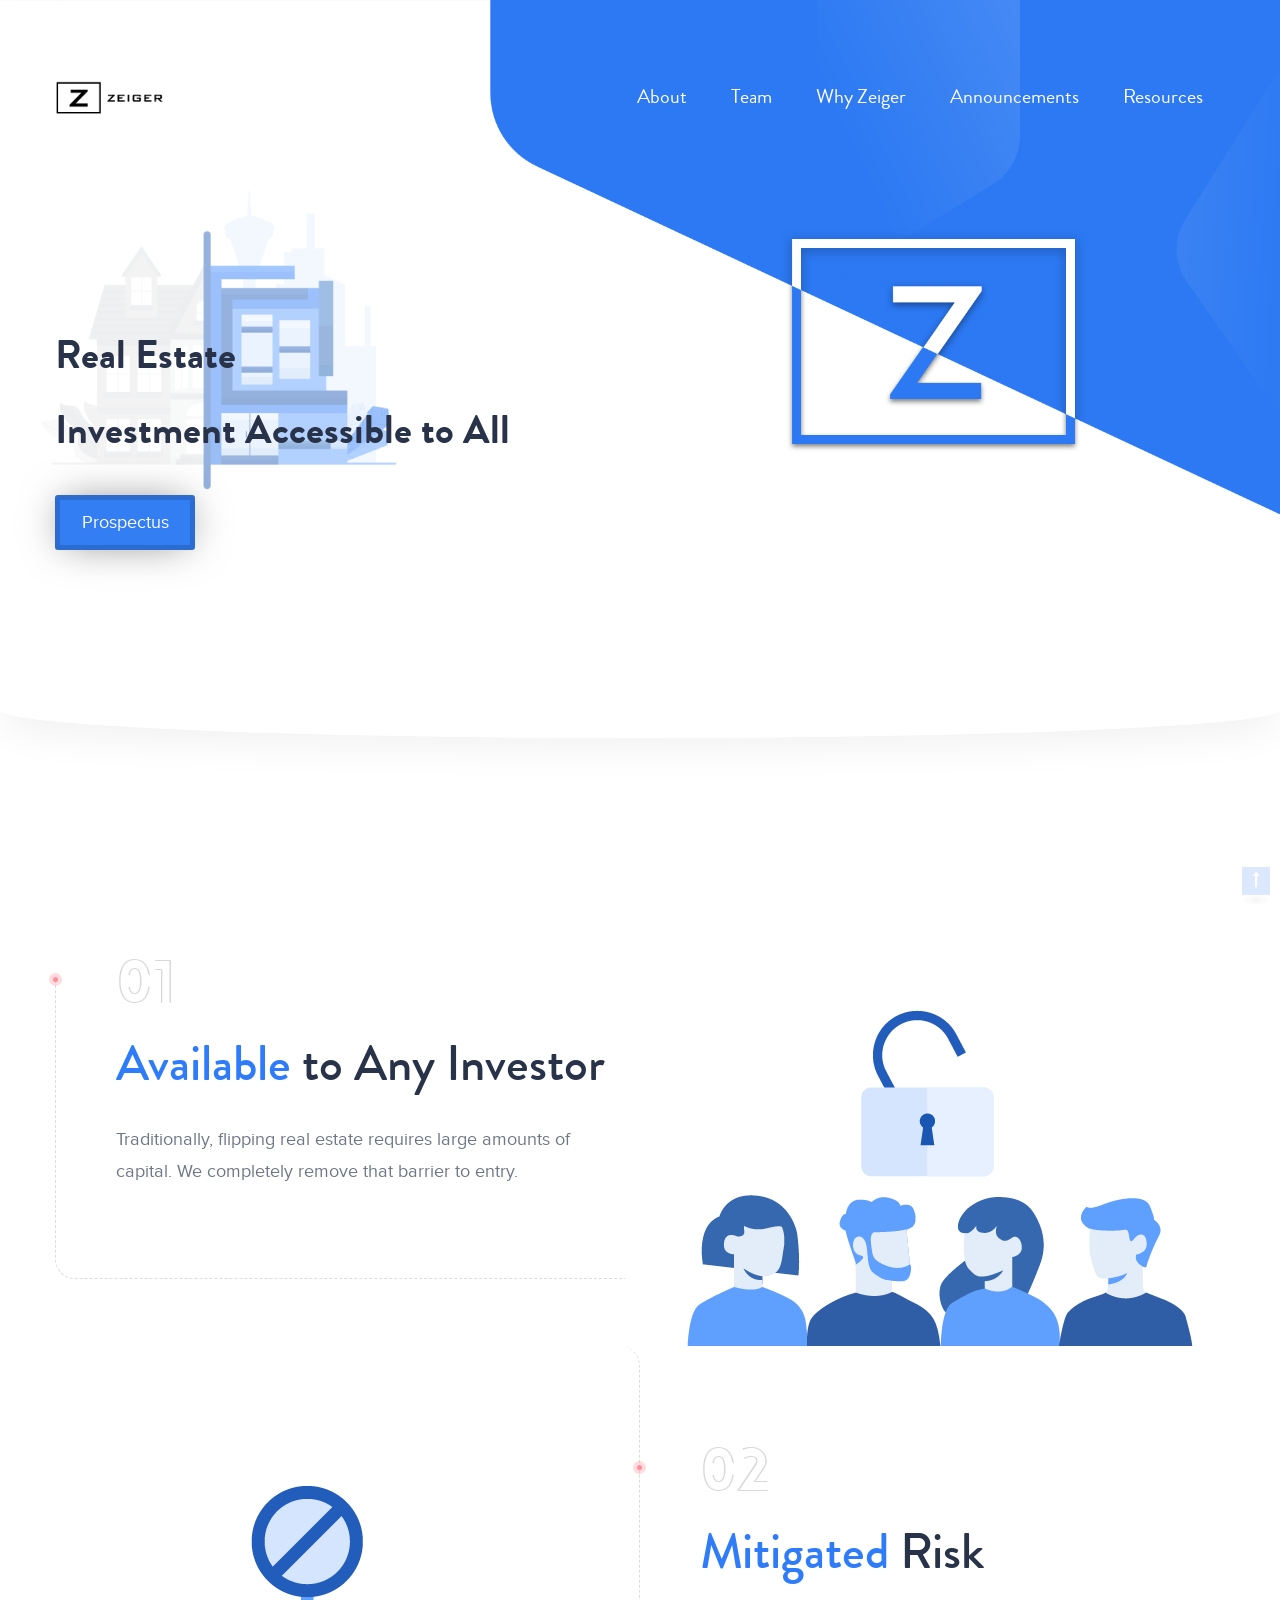
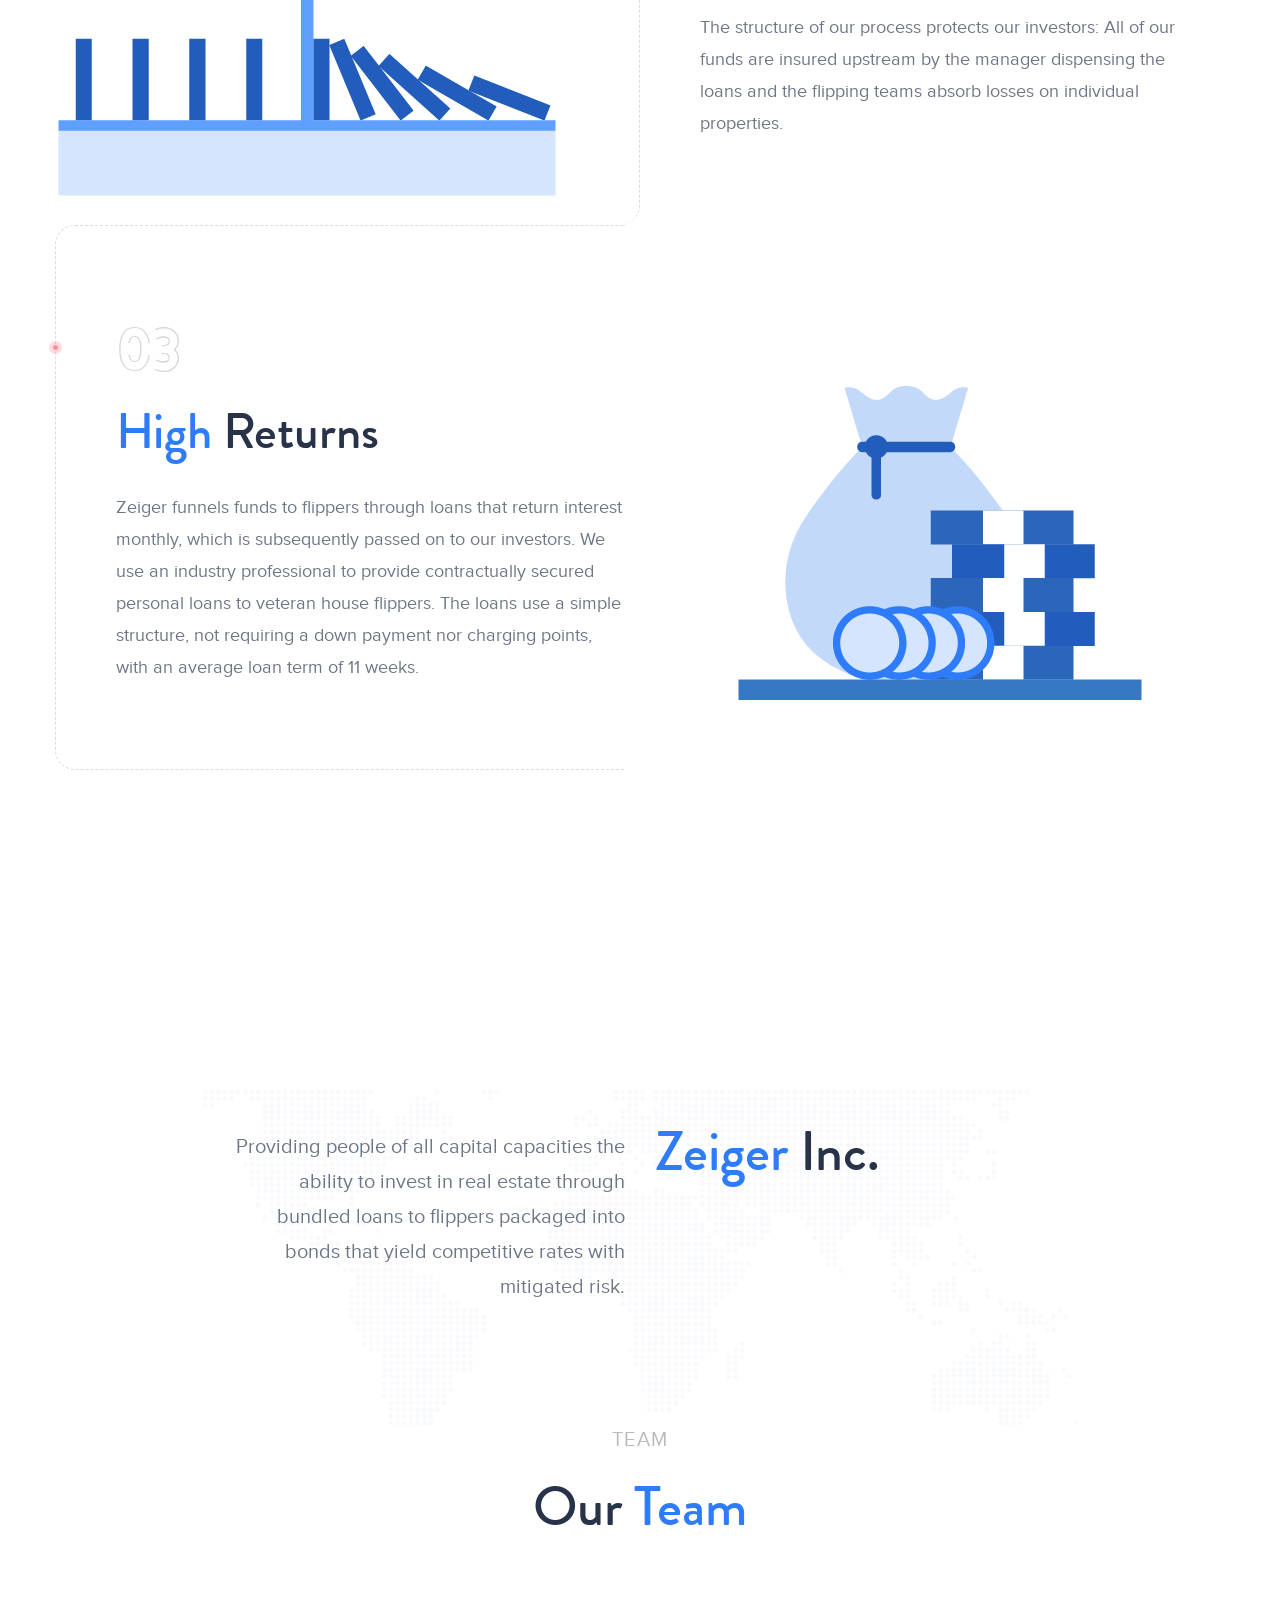
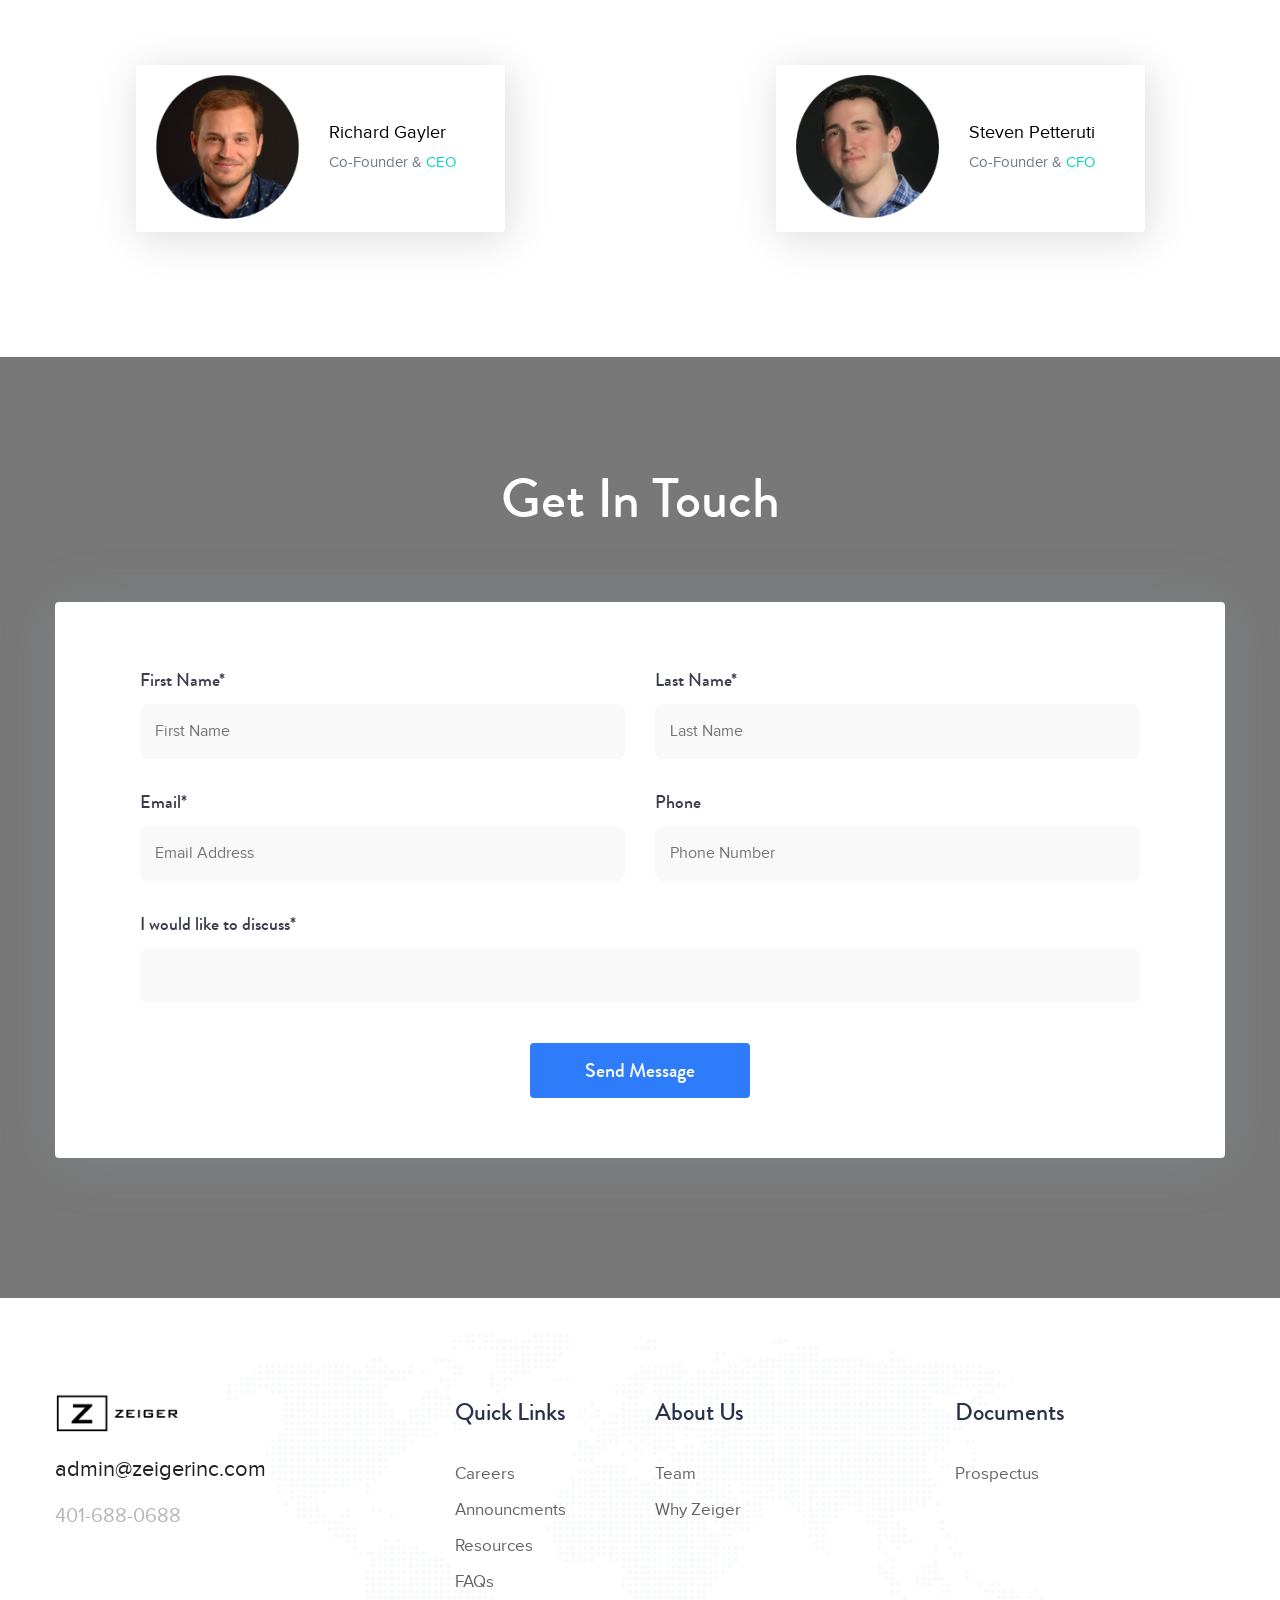
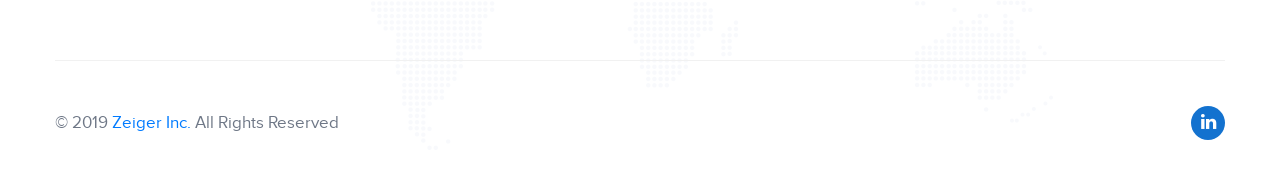
==== src/index.html @ 1908d4ce "init" ====
<!DOCTYPE html>
<html lang="en">
	<head>
		<meta charset="UTF-8">
		<meta name="keywords" content="real estate, flipping, REIT, richard gayler, steven petteruti">
		<meta name="author" content="Steven Petteruti; Richard Gayler">
		<meta name="description" content="Providing people of all capital capacities the ability to invest in real estate through bundled loans to flippers packaged into notes that yield competitive rates with mitigated risk.">
		<meta name='og:image' content='images/home/ogg.png'>
		<!-- For IE -->
		<meta http-equiv="X-UA-Compatible" content="IE=edge">
		<!-- For Resposive Device -->
		<meta name="viewport" content="width=device-width, initial-scale=1.0">

		<title>Zeiger Inc</title>

		<!-- Favicon -->
		<link rel="icon" href="images/fav-icon/favicon.ico">

		<!-- Main style sheet -->
		<link rel="stylesheet" type="text/css" href="css/style.css">
		<!-- responsive style sheet -->
		<link rel="stylesheet" type="text/css" href="css/responsive.css">
		<!-- Color Css -->
		<link rel="stylesheet" type="text/css" href="css/color-one.css">

		<link rel="stylesheet" type="text/css" href="css/custom.css">

		<!-- Fix Internet Explorer ______________________________________-->

		<!--[if lt IE 9]>
			<script src="http://html5shiv.googlecode.com/svn/trunk/html5.js"></script>
			<script src="vendor/html5shiv.js"></script>
			<script src="vendor/respond.js"></script>
		<![endif]-->

		<!-- Start of  Zendesk Widget script -->
		<!-- End of  Zendesk Widget script -->
	</head>

	<body>
		<!-- Load Facebook SDK for JavaScript -->
<!-- <div id="fb-root"></div>
<script>
  window.fbAsyncInit = function() {
    FB.init({
      xfbml            : true,
      version          : 'v3.3'
    });
  };

  (function(d, s, id) {
  var js, fjs = d.getElementsByTagName(s)[0];
  if (d.getElementById(id)) return;
  js = d.createElement(s); js.id = id;
  js.src = 'https://connect.facebook.net/en_US/sdk/xfbml.customerchat.js';
  fjs.parentNode.insertBefore(js, fjs);
}(document, 'script', 'facebook-jssdk'));</script> -->

<!-- Your customer chat code -->
<div class="fb-customerchat"
  attribution=setup_tool
  page_id="417675562401048">
</div>

		<div class="main-page-wrapper">


			<!-- ********************** Loading Transition ************************ -->
			<div id="loader-wrapper">
				<div id="loader"></div>
			</div>

			<div class="html-top-content">
				<!-- ********************** Theme Top Banne & Header ************************ -->
				<div class="theme-top-section">
					<!-- ^^^^^^^^^^^^^^^^^ Theme Menu ^^^^^^^^^^^^^^^ -->
					<header class="theme-main-menu">
						<div class="container">
							<div class="menu-wrapper clearfix">
								<div class="logo header"><a href="index.html"><img src="images/logo/zeiger_logo_v2.png" alt="Logo" height="35"></a></div>

								<!-- Navigation -->
							    <nav class="navbar navbar-expand-lg" id="mega-menu-holder">
							    	<div class="container">
							    		<button class="navbar-toggler" type="button" data-toggle="collapse" data-target="#navbarResponsive" aria-controls="navbarResponsive" aria-expanded="false" aria-label="Toggle navigation">
							    		  <i class="fa fa-bars" aria-hidden="true"></i>
							    		</button>
							    		<div class="collapse navbar-collapse" id="navbarResponsive">
							    		  <ul class="navbar-nav">
													<li class="nav-item">
														<a class="nav-link js-scroll-trigger" href="/#about">About</a>
													</li>
													<li class="nav-item">
														<a class="nav-link js-scroll-trigger" href="/#team">Team</a>
													</li>
													<li class="nav-item">
														<a class="nav-link js-scroll-trigger" href="/why">Why Zeiger</a>
													</li>
													<li class="nav-item">
														<a class="nav-link js-scroll-trigger" href="/announcements">Announcements</a>
													</li>
													<li class="nav-item">
														<a class="nav-link js-scroll-trigger" href="/resources">Resources</a>
													</li>


							    		  </ul>
							    		</div>
							    	</div>
							    </nav>
							</div> <!-- /.menu-wrapper -->
						</div> <!-- /.container -->
					</header> <!-- /.theme-main-menu -->



					<!-- ^^^^^^^^^^^^^^^^^ Theme Banner ^^^^^^^^^^^^^^^ -->
					<div id="theme-banner" class="theme-banner-one">
						<img src="images/home/house_transparent.png" alt="" class="house">

						<!-- <img src="images/home/house.png" alt="" class="illustration"> -->
						<!-- <img src="images/icon/1.png" alt="" class="icon-shape-one">
						<img src="images/icon/2.png" alt="" class="icon-shape-two">
						<img src="images/icon/3.png" alt="" class="icon-shape-three">
						<div class="round-shape-one"></div>
						<div class="round-shape-two"><img src="images/icon/4.png" alt=""></div>
						<div class="round-shape-three"></div> -->
						<div class="container">
							<div class="main-text-wrapper">
								<div class="row">
									<div class="col-8">
										<h1 class="title-header"> Real Estate </h1>
										<h1 class="title-header"> Investment Accessible to All</h1>

									</div>
								</div>
								<br>
								<!-- <p> Scaled, Passive, Insured </p> -->
								<ul class="button-group clearfix">
									<li><a href="/prospectus.pdf">Prospectus</a></li>

								</ul>
							</div>
						</div>

						<!-- <div class="container">
							<div class="stock-market-price">
								<div id="market-rate">
									<div class="item">
										<div class="main-wrapper">
								 			<div class="amount">102.30</div>
								 			<h6 class="title">Zeiger high yield</h6>
								 			<div class="current-info range-up">
								 				<i class="icon flaticon-up-caret"></i>
								 				<span class="rate">+2.30</span>
								 			</div>
								 		</div>
									</div>
								 	<div class="item">
										<div class="main-wrapper">
								 			<div class="amount">$101.42</div>
								 			<h6 class="title">AEGIS</h6>
								 			<div class="current-info range-up">
								 				<i class="icon flaticon-up-carret"></i>
								 				<span class="rate">+1.42</span>
								 			</div>
								 		</div>
									</div>
								 	<div class="item">
										<div class="main-wrapper">
								 			<div class="amount">$102.30</div>
								 			<h6 class="title">Zeiger preferred</h6>
								 			<div class="current-info range-up">
								 				<i class="icon flaticon-up-carret"></i>
								 				<span class="rate">+2.30</span>
								 			</div>
								 		</div>
									</div>
								 	<div class="item">
										<div class="main-wrapper">
								 			<div class="amount">$92.30</div>
								 			<h6 class="title">SAUL Debt</h6>
								 			<div class="current-info range-down">
								 				<i class="icon flaticon-down-caret"></i>
								 				<span class="rate">-7.70</span>
								 			</div>
								 		</div>
									</div>
								</div>
							</div>
						</div> -->
					</div> <!-- /.theme-banner-one -->
				</div> <!-- /.theme-top-section -->

				<div id="bottom-section"></div>



		        <!--
				=====================================================
					Our Feature Two
				=====================================================
				-->
				<div class="our-feature-two" id="about">
					<div class="container">
						<div class="row single-block">
							<div class="col-lg-6">
								<div class="text">
									<div class="number">01</div>
									<h2 class="title"><span>Available </span> to Any Investor </h2>
									<p>Traditionally, flipping real estate requires large amounts of capital. We completely remove that barrier to entry.</p>
								</div> <!-- /.text -->
							</div> <!-- /.col- -->
							<div class="col-lg-6 img-box"><div><img src="images/fiverr/accessable_to_all.png" alt=""></div></div>
						</div> <!-- /.row -->

						<div class="row single-block">
							<div class="col-lg-6 order-lg-last">
								<div class="text">
									<div class="number">02</div>
									<h2 class="title"><span>Mitigated</span> Risk</h2>
									<p> The structure of our process protects our investors: All of our funds are insured upstream by the manager dispensing the loans and the flipping teams absorb losses on individual properties.</p>
								</div> <!-- /.text -->
							</div> <!-- /.col- -->
							<div class="col-lg-6 order-lg-first img-box"><div><img src="images/fiverr/mitigated_risk.png" alt=""></div></div>
						</div> <!-- /.row -->

						<div class="row single-block">
							<div class="col-lg-6">
								<div class="text">
									<div class="number">03</div>
									<h2 class="title"><span>High</span> Returns</h2>
									<p>
								Zeiger funnels funds to flippers through loans that return interest monthly, which is subsequently passed on to our investors. We use an industry professional to provide contractually secured personal loans to veteran house flippers. The loans use a simple structure, not requiring a down payment nor charging points, with an average loan term of 11 weeks.
									</p>
								</div> <!-- /.text -->
							</div> <!-- /.col- -->
							<div class="col-lg-6 img-box"><div><img src="images/fiverr/high_return.png" alt=""></div></div>
						</div> <!-- /.row -->
					</div> <!-- /.container -->
				</div> <!-- /.our-feature-two -->








				<!--
				=====================================================
					Theme Counter
				=====================================================
				-->
				<div class="theme-counter">
					<div class="container">
						<div class="bg-image">
							<div class="row theme-title">
								<div class="col-lg-6 order-lg-last">
									<h2><span>Zeiger</span> Inc.</h2>
								</div>
								<div class="col-lg-6 order-lg-first">
									<p>Providing people of all capital capacities the ability to invest in real estate through bundled
										loans to flippers packaged into bonds that yield competitive rates with mitigated risk.</p>
								</div>
							</div>


						</div> <!-- /.bg-image -->
					</div> <!-- /.container -->
				</div> <!-- /.theme-counter -->

				<!--
				=====================================================
					Team Section
				=====================================================
				-->

				<div class="testimonial-section" id="team">
					<div class="container">
						<div class="theme-title text-center">
							<div class="upper-heading">Team</div>
							<h2>Our <span>Team</span></h2>
						</div>
						</div>
					</div> <!-- /.container -->
				</div> <!-- /.testimonial-section -->

				<div class="card-container">
					<div class="card">
						<div class=row>
							<div class="block">

							<div class="col-6">
								<img src="images/home/rich.png" alt="">

							</div>
							<div class="col-6">
								<div class="text">
									<a class="name" href="https://www.linkedin.com/in/richard-gayler-4b84b236/">Richard Gayler</a>
									<div class="title">Co-Founder & <span class="role">CEO</span</div></div>
								</div>
								<!-- <div class="description">Yale University 2017</div> -->

							</div>
						</div>
					</div>
					<div class="biography">
						Graduate of Yale University, Class of 2018 with relevant coursework
						including structuring optimized loan packages and managing institutional cash flow, as
						well as a variety of macroeconomics and MBA courses.
					</div>
					</div>

					<div class="card">
						<div class=row>
							<div class="block">

							<div class="col-6">
								<img src="images/home/steve.png" alt="">

							</div>
							<div class="col-6">
								<div class="text">
									<a class="name" href="https://www.linkedin.com/in/stevenpetteruti/">Steven Petteruti</a>
									<div class="title">Co-Founder & <span class="role">CFO</span</div>
								</div>
								<!-- <div class="description">Yale University 2017</div> -->
							</div>
							</div>
						</div>
					</div>
					<div class="biography">
					 From East Greenwich, RI, lives in Boston, MA, and graduated from
					 Harvard College ‘17 where he received his BA in Applied Math. Cofounder of real
					 estate tech startup Doorbell, a software platform connecting residents in apartment
					 buildings.
					</div>
					</div>
				</div>
				<!--
				=============================================
					Contact Us One
				==============================================
				-->
				<div class="contact-us-one" id="contact">
					<div class="overlay">
						<div class="container">
							<div class="theme-title text-center">
								<h2>Get In Touch</h2>
								<!-- <p>vel modus honestatis ad, vim an vidit aliquam instructior. Alii efficiendi <br> intellegebat nec ea, mea elitr interesset ea</p> -->
							</div>

							<form action="#" class="form-validation" autocomplete="off">
								<div class="row">
									<div class="col-md-6">
										<label>First Name*</label>
										<input type="text" placeholder="First Name" name="firstName">
									</div>
									<div class="col-md-6">
										<label>Last Name*</label>
										<input type="text" placeholder="Last Name" name="lastName">
									</div>
									<div class="col-md-6">
										<label>Email*</label>
										<input type="email" placeholder="Email Address" name="email">
									</div>
									<div class="col-md-6">
										<label>Phone</label>
										<input type="text" placeholder="Phone Number" name="phone">
									</div>
									<div class="col-12">
										<label>I would like to discuss*</label>
										<input type="text" name="message">
									</div>
								</div>
								<button>Send Message</button>
							</form>

							<!--Contact Form Validation Markup -->
							<!-- Contact alert -->
							<div class="alert-wrapper" id="alert-success">
								<div id="success">
									<button class="closeAlert"><i class="fa fa-times" aria-hidden="true"></i></button>
									<div class="wrapper">
						               	<p>Your message was sent successfully.</p>
						             </div>
						        </div>
						    </div> <!-- End of .alert_wrapper -->
						    <div class="alert-wrapper" id="alert-error">
						        <div id="error">
						           	<button class="closeAlert"><i class="fa fa-times" aria-hidden="true"></i></button>
						           	<div class="wrapper">
						               	<p>Sorry!Something Went Wrong.</p>
						            </div>
						        </div>
						    </div> <!-- End of .alert_wrapper -->
						</div>
					</div> <!-- /.overlay -->
				</div> <!-- /.contact-us-one -->


				<!--
				=====================================================
					Partner Slider
				=====================================================
				-->




				<!--
				=====================================================
					Footer
				=====================================================
				-->
				<footer class="theme-footer">
					<div class="container">
						<div class="inner-wrapper">
							<div class="top-footer-data-wrapper">
								<div class="row">
									<div class="col-lg-4 col-sm-6 footer-logo">
										<div class="logo"><a href="index.html"><img src="images/logo/zeiger_logo_v2.png" alt="Logo" height="40"></a></div>
										<a href="#" class="email">admin@zeigerinc.com</a>
										<a href="#" class="mobile">401-688-0688</a>
									</div> <!-- /.footer-logo -->
									<div class="col-lg-2 col-sm-6 footer-list">
										<h4 class="title">Quick Links</h4>
										<ul>

											<li><a href="https://angel.co/company/zeiger/jobs/">Careers</a></li>
											<li><a href="/announcements">Announcments</a></li>
											<li><a href="/resources">Resources</a></li>
											<li><a href="/faqs">FAQs</a></li>

										</ul>
									</div> <!-- /.footer-list -->
									<div class="col-lg-3 col-sm-6 footer-list">
										<h4 class="title">About Us</h4>
										<ul>
											<li><a href="/#team">Team</a></li>
											<li><a href="/why">Why Zeiger</a></li>

										</ul>
									</div> <!-- /.footer-list -->
									<div class="col-lg-3 col-sm-6 footer-list">
										<h4 class="title">Documents</h4>
										<ul>
											<li><a href="/prospectus.pdf">Prospectus</a></li>
										</ul>
									</div> <!-- /.footer-list -->
								</div> <!-- /.row -->
							</div> <!-- /.top-footer-data-wrapper -->

							<div class="bottom-footer clearfix">
								<p class="copyright">&copy; 2019 <a href="#">Zeiger Inc.</a> All Rights Reserved</p>
								<ul>
									<li><a href="https://www.linkedin.com/company/zeiger-inc"><i class="fa fa-linkedin" aria-hidden="true"></i></a></li>

								</ul>
							</div> <!-- /.bottom-footer -->
						</div>
					</div> <!-- /.container -->
				</footer>

			</div> <!-- /.html-top-content -->



	        <!-- Scroll Top Button -->
			<button class="scroll-top tran3s color-one-bg">
				<i class="fa fa-long-arrow-up" aria-hidden="true"></i>
			</button>




		<!-- Js File_________________________________ -->
		<!-- jQuery first, then Popper.js, then Bootstrap JS -->
    	<!-- jQuery -->
		<script src="vendor/jquery.2.2.3.min.js"></script>
		<!-- Popper js -->
		<script src="vendor/popper.js/popper.min.js"></script>
		<!-- Bootstrap JS -->
		<script src="vendor/bootstrap/js/bootstrap.min.js"></script>

		<!-- Vendor js _________ -->
		<!-- Plugin JavaScript -->
    	<script src="vendor/jquery-easing/jquery.easing.min.js"></script>
		<!-- Language Stitcher -->
		<script src="vendor/language-switcher/jquery.polyglot.language.switcher.js"></script>
		<!-- js count to -->
		<script src="vendor/jquery.appear.js"></script>
		<script src="vendor/jquery.countTo.js"></script>
		<!-- Fancybox -->
		<script src="vendor/fancybox/dist/jquery.fancybox.min.js"></script>
		<!-- owl Carousel -->
		<script src="vendor/owl-carousel/owl.carousel.min.js"></script>
		<!-- AOS js -->
		<script src="vendor/aos-next/dist/aos.js"></script>



		<!-- Theme js -->
		<script src="js/theme.js"></script>

		</div> <!-- /.main-page-wrapper -->
	</body>
</html>
---- src/css/style.css ----
/*CSS Document */

/*
    Created on : 05/12/2018.
    Description: cryto - Bitcoin & Cryptocurrency Landing Page HTML Template.
    Version    : 1.0.
    Author     : @creativegigs.

*/

/* ------------------------------------------ */
/*             TABLE OF CONTENTS
/* ------------------------------------------ */
/*   01 - Loading Transition  */
/*   02 - Click To Top  */
/*   03 - Global Settings */
/*   04 - Theme Menu */
/*   05 - Theme Main Banner */
/*   06 - Stock Market Price */
/*   07 - Our Features   */
/*   08 - Our Feature Two   */
/*   09 - Apps Overview  */
/*   10 - Theme Counter  */
/*   11 - Our Work Progress  */
/*   12 - Testimonial Section  */
/*   13 - Conatct Us  */
/*   14 - Footer  */
/*   15 - About cryto  */
/*   16 - Our Feature Three  */
/*   17 - Token Sale */
/*   18 - Our Road Mape */
/*   19 - Our Team */



/**
* Importing necessary  Styles.
**/
/*--------- Fonts ----------*/
@import url('../fonts/custom-font/pn-reg/stylesheet.css');
@import url('../fonts/custom-font/bg-b/stylesheet.css');
@import url('../fonts/custom-font/bg-md/stylesheet.css');
@import url('../fonts/custom-font/bg-l/stylesheet.css');
@import url('../fonts/custom-font/bg-reg/stylesheet.css');
@import url('../fonts/custom-font/lovelo/stylesheet.css');

/*----bootstrap css ----- */
@import url('../vendor/bootstrap/css/bootstrap.min.css');
/*----font awesome -------*/
@import url('../fonts/font-awesome/css/font-awesome.min.css');
/*----owl-carousel css----*/
@import url('../vendor/owl-carousel/owl.carousel.css');
@import url('../vendor/owl-carousel/owl.theme.css');
/*-------- AOS css ------*/
@import url('../vendor/aos-next/dist/aos.css');
/*--------- flat-icon ---------*/
@import url('../fonts/icon/font/flaticon.css');
/*----Language Switcher---*/
@import url('../vendor/language-switcher/polyglot-language-switcher.css');
/*----------- Fancybox css -------*/
@import url('../vendor/fancybox/dist/jquery.fancybox.min.css');
/*---------------- Roadmap CSS -------------*/
@import url('../vendor//roadmap/jquery.roadmap.min.css');
/*---------------- Custom Animation -------------*/
@import url('custom-animation.css');
/***

====================================================================
  Loading Transition
====================================================================

 ***/
#loader-wrapper {
  position: fixed;
  top: 0;
  left: 0;
  width: 100%;
  height: 100%;
  z-index: 999999;
  background: #fff;
  overflow: hidden;
}
#loader {
  background: url(../images/1.gif);
  width: 64px;
  height: 64px;
  position: relative;
  top: 50%;
  margin: -32px auto 0 auto;
}
/***

====================================================================
  Click To Top
====================================================================

 ***/






.scroll-top {
  width:28px;
  height:28px;
  position: fixed;
  bottom: 5px;
  right: 10px;
  z-index: 9999;
  text-align: center;
  color:#fff;
  font-size: 16px;
  display: none;
}
.scroll-top:after {
  position: absolute;
  z-index: -1;
  content: '';
  top: 100%;
  left: 5%;
  height: 10px;
  width: 90%;
  opacity: 1;
  background: radial-gradient(ellipse at center, rgba(0, 0, 0, 0.25) 0%, rgba(0, 0, 0, 0) 80%);
}
/***

====================================================================
  Global Settings
====================================================================

 ***/
::-webkit-scrollbar{ width: 8px; }
::-webkit-scrollbar-track { background: #f4f4f4;}
 @font-face {
  font-family: 'font-awesome';
  src: url('../fonts/font-awesome/fonts/fontawesome-webfont.ttf');
  src: url('../fonts/font-awesome/fonts/fontawesome-webfont.eot'), /* IE9 Compat Modes */
       url('../fonts/font-awesome/fonts/fontawesome-webfont.woff2') format('woff2'), /* Super Modern Browsers */
       url('../fonts/font-awesome/fonts/fontawesome-webfont.woff') format('woff'), /* Pretty Modern Browsers */
       url('../fonts/font-awesome/fonts/fontawesome-webfont.svg') format('svg'); /* Legacy iOS */
 }
 body {
  /*   font-family: 'brandon_grotesquebold';
  font-family: 'brandon_grotesquemedium';
  font-family: 'brandon_grotesque_regularRg';
  font-family: 'loveloline_light';    */
  font-family: 'proxima_novaregular';
  font-weight: normal;
  color:rgba(48,61,83,0.7);
  font-size: 18px;
  position: relative;
 }
.main-page-wrapper {overflow-x:hidden;}
 h1,h2,h3,h4,h5,h6,p,ul { margin:0;padding: 0;}
 h1,h2,h3,h4,h5,h6 {color:#283249;}
 h1 {font-family: 'brandon_grotesquebold'; font-size: 40px; line-height: 75px;}
 h2 {font-family: 'brandon_grotesquemedium'; font-size: 50px;}
 h3 {font-size: 28px; font-weight: normal; font-family: 'proxima_novaregular';}
 h4 {font-size: 24px; font-family: 'brandon_grotesquemedium';}
 h5 {font-size: 22px; font-weight: 500;}
 h6 {font-size: 20px; font-family: 'brandon_grotesque_regularRg'; }
 p {line-height: 32px;}
 ul {list-style-type: none;}
 a {text-decoration: none; display: inline-block;}
 a:hover,a:focus,a:visited {text-decoration: none; outline: none;}
 img {max-width: 100%; display: block;}
 button {border:none;outline: none;box-shadow: none;display: block; padding: 0;cursor: pointer;}
 button:focus {outline: none;}
 input,textarea {outline: none; -webkit-box-shadow: none; box-shadow: none;-webkit-transition: all 0.3s ease-in-out;transition: all 0.3s ease-in-out;}
 .float-left {float: left;}
 .float-right {float: right;}
 .section-spacing {padding-top: 130px;}
 .inner-page-spacing {margin-bottom: 130px;}
.tran3s,h2 a,h3 a,h4 a,h5 a,h6 a,#theme-banner .button-group li a,.theme-banner-one .main-text-wrapper .play-buttton,#mega-menu-holder ul> li> a:before,
#mega-menu-holder>ul> li a,.theme-main-menu .right-widget .login-button a,.our-feature-two .text .learn-more,.testimonial-section .owl-theme .owl-dots .owl-dot span,
.subscribe-banner form button,.theme-footer .top-footer-data-wrapper .footer-list ul li a,.partner-slider .item img,.apps-overview .inner-wrapper .button-group li a,
.contact-us-one form button,.contact-section-dark form button,.blog-grid-style .single-blog-post .date a,.blog-grid-style .single-blog-post .share-meta li a,
.blog-grid-style .single-blog-post .share-meta li button,.theme-pagination ul li a,.theme-main-sidebar .sidebar-categories ul li a,.our-features-four .single-feature a,
.our-feature-five .text .learn-more  {
  -webkit-transition: all 0.3s ease-in-out;
  transition: all 0.3s ease-in-out;
 }
.tran4s,.our-features-one .single-feature .icon-box img,.hover-effect-one .single-blog-post .image-box img {
  -webkit-transition: all 0.4s ease-in-out;
  transition: all 0.4s ease-in-out;
 }
/*--------------- Theme Title ------------*/
.theme-title h2 {
  font-family: 'brandon_grotesquemedium';
  font-size: 55px;
  line-height: 65px;
  font-weight: normal;
}
.theme-title .upper-heading {
  font-size: 20px;
  text-transform: uppercase;
  color: rgba(27,27,27,0.3);
  letter-spacing: 1.5px;
  padding-bottom: 20px;
}
/*---------------- Theme Button --------------*/
body .theme-button {
  font-family: 'Nunito', sans-serif;
  font-size: 20px;
  font-weight: 600;
  text-transform: capitalize;
  text-align: center;
  color: #fff;
  line-height: 52px;
  border-radius: 25px;
  padding: 0 50px;
  position: relative;
  z-index: 9;
}
body .theme-button i {
  font-size: 22px;
  vertical-align: -1px;
  margin-right: 10px;
}
body .theme-button span {
  position: absolute;
  border-radius: 25px;
  top: 0;
  left: 0;
  right: 0;
  bottom: 0;
  opacity: 0;
  z-index: -1;
}
body .theme-button:hover span {opacity: 1;}
/*------------------- Theme Pagination ------------------*/
.theme-pagination {padding-top: 60px;}
.theme-pagination ul {margin: 0 -8px;display: inline-block;}
.theme-pagination ul li {float: left;padding: 0 8px;}
.theme-pagination ul li a {
  display: block;
  width: 40px;
  line-height: 38px;
  border: 1px solid rgba(0,0,0,0.05);
  color: #5f5f5f;
}
.theme-pagination ul li a:hover,.theme-pagination ul li.active a {color: #fff;}
.theme-pagination ul li.active a {cursor: default;}
/* ----------------------- Theme Top Section -----------------*/
.theme-top-section,#theme-banner,#theme-banner .main-text-wrapper {position: relative;z-index: 5;}
#theme-banner .button-group {display: inline-block;margin: 0 -10px;}
#theme-banner .button-group>li {float: left;padding: 0 10px; position: relative;}
.theme-top-section .blue-shape {
  position: absolute;
  left:0;
  right: 0;
  top:0;
  z-index: -1;
}
/*-------------------------- Theme Menu ---------------------*/
.theme-main-menu {
  position: fixed;
  left:0;
  right: 0;
  top:0;
  padding-top: 75px;
  z-index: 99;
  background: transparent;
  transition: all 0.3s ease-in-out;
}
.theme-main-menu.full-width {padding: 55px 80px 0;}
.menu-wrapper {position: relative;}
.theme-main-menu .logo {float: left;}
.theme-main-menu .logo a {display: block;margin-top: 5px;}
.theme-main-menu #mega-menu-holder,.theme-main-menu .right-widget {float: right;padding: 0;}
.theme-main-menu .right-widget {position: relative;z-index: 9;}
#mega-menu-holder ul> li> a {
  font-family: 'brandon_grotesque_regularRg';
  position: relative;
  padding: 7px 0 0;
  display: block;
  font-size: 20px;
  margin: 0 22px;
  color: white;
  -o-transition: all .3s linear;
  -moz-transition: all .3s linear;
  -webkit-transition: all .3s linear;
  transition: all .3s linear;
}
#mega-menu-holder.dark ul> li> a {
  color: #929eb3;
}
.fixed #mega-menu-holder ul> li> a{
  color: #929eb3;
}
#mega-menu-holder ul> li> a:before {
  content: '';
  width: 100%;
  height: 2px;
  position: absolute;
  right: 0;
  top:100%;
  opacity: 0;
  transform: scale(0, 1);
}
#mega-menu-holder ul> li> a.active:before {opacity: 1;transform: scale(1);}
#mega-menu-holder .navbar-toggler {
  color: #fff;
  padding: 5px 10px;
  margin-bottom: 8px;
}
.theme-main-menu .right-widget>li {float: left;}
.theme-main-menu .right-widget .login-button a {
  width: 130px;
  height: 40px;
  line-height: 38px;
  border: 2px solid #ebebeb;
  border-radius: 20px;
  text-transform: uppercase;
  color: rgba(52,72,106,0.35);
  font-size: 16px;
  padding-left: 28px;
}
.theme-main-menu .right-widget .login-button a i {font-size: 18px;margin-left: 8px;vertical-align: middle;}
.theme-main-menu .right-widget .login-button a:hover,.theme-main-menu .right-widget .login-button a:hover i {color: #fff;}
#polyglotLanguageSwitcher {margin: 10px 20px 0 90px;}
#polyglotLanguageSwitcher span.trigger:before {
  content: '';
  font-family: 'font-awesome';
  position: absolute;
  top:0;
  right:0;
}
#polyglotLanguageSwitcher a {
  display: inline-block;
  font-size: 16px;
  color: #1a1a1a;
  text-transform: uppercase;
  padding: 1px 20px 0 30px;
  line-height: 14px;
}
.color-white #mega-menu-holder ul> li> a,.color-white #polyglotLanguageSwitcher>a,
.theme-main-menu.color-white .right-widget .login-button a {color: #fff;}
.theme-main-menu.color-white #mega-menu-holder .navbar-toggler {background: #fff;}
/*================= Sticky Menu ===============*/
.theme-main-menu.fixed {
  z-index: 9999;
  padding:10px 0;
  background: #fff;
  -webkit-box-shadow: 0px 13px 35px -12px rgba(0,0,0,0.15);
    box-shadow: 0px 13px 35px -12px rgba(0,0,0,0.15);
  -webkit-animation: menu_sticky 0.7s ease-in-out;
  animation: menu_sticky 0.7s ease-in-out;
}
.theme-main-menu.fixed.full-width {padding: 10px 80px;}
/*----------------------- Theme Banner One -------------------------*/
.theme-banner-one {
  background: url(../images/home/bg1.png) no-repeat center;
  background-size: cover;
}
.theme-banner-one .main-text-wrapper {padding: 318px 0 180px;}
.theme-banner-one .main-text-wrapper p {
  font-size: 22px;
  line-height: 37px;
  padding: 35px 0 50px;
}
.theme-banner-one .main-text-wrapper .button-group>li:first-child a {
  width: 140px;
  line-height: 45px;
  color: #fff;
  background:#347EF3;
  border: 5px rgba(0,0,0,.15) solid;
  -webkit-box-shadow: 0px 0px 42px -9px rgba(0,0,0,0.55);
  -moz-box-shadow: 0px 0px 42px -9px rgba(0,0,0,0.55);
  box-shadow: 0px 0px 42px -9px rgba(0,0,0,0.55);
  font-size: 18px;
  border-radius: 3px;
  text-align: center;
}
.theme-banner-one .main-text-wrapper .button-group>li:last-child .download-button,
.theme-banner-one .main-text-wrapper .button-group>li:last-child .dropdown-menu a {
  width: 250px;
  line-height: 55px;
  color: #fff;
  font-size: 18px;
  border-radius: 3px;
  text-align: left;
  padding-left: 28px;
}
.theme-banner-one .main-text-wrapper .button-group>li:last-child .dropdown-toggle {
  height: 55px;
  width: 50px;
  position: absolute;
  right: 0;
  top:0;
  box-shadow: none;
  cursor: pointer;
  border-radius: 0 3px 3px 0;
  padding: 0;
}
.theme-banner-one .main-text-wrapper .button-group>li:last-child .dropdown-menu {
  width: 250px;
  border: none;
  border-radius: 0;
  padding: 0;
}
.theme-banner-one .main-text-wrapper .button-group li a:hover {
  box-shadow: 0px 0px 22.5px 7.5px rgba(216, 225, 229, 0.3);
}
.theme-banner-one .main-text-wrapper .button-group>li:last-child .dropdown-toggle::after {
  content: "\f100";
  border: none;
  font-family: "Flaticon";
  color: #fff;
  line-height: 55px;
  height: 55px;
  width: 50px;
  top:0;
  margin: 0;
  display: block;
}
.theme-banner-one .main-text-wrapper .play-buttton:hover {color: #fff; }
.theme-banner-one .illustration {
  position: absolute;
  top:25%;
  right: 10%;
  z-index: -1;
}
.theme-banner-one .icon-shape-one {
  position: absolute;
  right: 7%;
  top:20%;
  animation: jump 2s ease-in-out alternate infinite;
}
.theme-banner-one .icon-shape-two {
  position: absolute;
  left: 8%;
  bottom:28%;
  animation: jump 2.5s ease-in-out alternate infinite;
}
.theme-banner-one .icon-shape-three {
  position: absolute;
  left: 17%;
  top:39%;
  animation: scale-up 5s ease-in-out alternate infinite;
}
.theme-banner-one .round-shape-one {
  position: absolute;
  left: 7%;
  top:20%;
  z-index: -1;
  width: 28px;
  height: 28px;
  border: 5px solid #ff8b90;
  border-right: none;
  border-top: none;
  border-radius: 0 0 0 85%;
  animation: border-one 2s ease-in-out alternate infinite;
}
.theme-banner-one .round-shape-two {
  position: absolute;
  left: 49%;
  top:21%;
  z-index: -1;
}

.theme-banner-one .round-shape-three {
  position: absolute;
  right: 22%;
  top:48%;
  z-index: -1;
  width: 28px;
  height: 28px;
  border: 5px solid #b377f6;
  border-right: none;
  border-bottom: none;
  border-radius: 85% 0 0 0;
  animation: border-two 2s ease-in-out alternate infinite;
}
/*----------------------- Theme Banner Two ----------------*/
.theme-banner-two .main-text-wrapper {padding: 305px 0 245px;}
.theme-banner-two .partner-slider .item img {opacity: 0.2;}
.theme-banner-two .partner-slider .item img:hover {opacity: 1;}

.theme-banner-two .main-text-wrapper h1 {color: #fff;}
.theme-banner-two .main-text-wrapper p {
  color: rgba(255,255,255,0.8);
  font-size: 24px;
  line-height: 38px;
  padding: 20px 0 50px;
}
.theme-banner-two .main-text-wrapper .button-group li a {
  font-family: 'brandon_grotesquemedium';
  line-height: 48px;
  border: 1px solid #fff;
  border-radius: 3px;
  color: #fff;
  padding: 0 36px;
}
.theme-banner-two .main-text-wrapper .button-group li a:hover {color: #161616;}
.theme-banner-two .cube-shape {
  position: absolute;
  top:7%;
  left: 5%;
  z-index: 1;
  animation:scale-up 8s ease-in-out alternate infinite;
}
.theme-banner-two .illustration {
  position: absolute;
  top:116px;
  right: 0;
  z-index: -1;
}
/*----------------------- Theme Banner Three -------------------------*/
.theme-banner-three {
  background: url(../images/home/bg8.png) no-repeat center center;
  background-size: cover;
}
.theme-banner-three .main-text-wrapper {padding: 320px 0 400px;}
.theme-banner-three .main-text-wrapper h1 {color: #fff;}
.theme-banner-three .main-text-wrapper p {
  font-size: 22px;
  line-height: 37px;
  padding: 50px 0 70px;
  color: #fff;
}
.theme-banner-three .main-text-wrapper .button-group>li:first-child a {
  width: 140px;
  line-height: 54px;
  color: #fff;
  font-size: 18px;
  border-radius: 5px;
  background: linear-gradient( 0deg, rgb(0,209,222) 0%, rgb(0,162,255) 100%);
  text-align: center;
}
.theme-banner-three .main-text-wrapper .button-group>li:last-child .download-button {color: rgba(16,16,16,0.5);}
.theme-banner-three .main-text-wrapper .button-group>li:last-child .download-button,
.theme-banner-three .main-text-wrapper .button-group>li:last-child .dropdown-menu a {
  width: 240px;
  line-height: 50px;
  border:2px solid #fff;
  font-size: 18px;
  border-radius: 5px;
  text-align: left;
  padding-left: 28px;
  color: #fff;
}
.theme-banner-three .main-text-wrapper .button-group>li:last-child .dropdown-menu a {
  color: #00c2e9;
}
.theme-banner-three .main-text-wrapper .button-group>li:last-child .dropdown-toggle {
  height: 54px;
  width: 50px;
  position: absolute;
  right: 0;
  top:0;
  box-shadow: none;
  cursor: pointer;
  border-radius: 0 25px 25px 0;
  padding: 0;
  background: transparent;
}
.theme-banner-three .main-text-wrapper .button-group>li:last-child .dropdown-menu {
  width: 240px;
  border: none;
  border-radius: 5px;
  padding: 0;
}
.theme-banner-three .main-text-wrapper .button-group li a:hover {box-shadow: 0px 1px 22.8px 1.2px rgba(111, 72, 72, 0.15);}
.theme-banner-three .main-text-wrapper .button-group>li:last-child .dropdown-toggle::after {
  content: "\f100";
  border: none;
  font-family: "Flaticon";
  color: #fff;
  line-height: 50px;
  height: 54px;
  width: 50px;
  top:0;
  margin: 0;
  display: block;
}
.theme-banner-three .shape-one {
  position: absolute;
  top:25px;
  right: 0;
  z-index: -1;
}
.theme-banner-three .shape-two {
  position: absolute;
  top:23%;
  right: 14%;
  z-index: -1;
}
.theme-banner-three .shape-three {
  position: absolute;
  bottom:14%;
  right: 48%;
  z-index: -1;
}
.theme-banner-three .shape-four {
  position: absolute;
  left: 3%;
  top:24%;
  z-index: -1;
  animation: jump 2s ease-in-out alternate infinite;
}
.theme-banner-three .shape-five {
  position: absolute;
  left: 0;
  top: 19%;
  animation: scale-up 5s ease-in-out alternate infinite;
}
/*----------------- Stock Market Price -----------------*/
.stock-market-price {padding-bottom: 50px;}
.stock-market-price #market-rate {padding: 10px 15px;}
.stock-market-price #market-rate .main-wrapper {
  background: #fff;
  box-shadow: 0px 3px 70px 0px rgba(187, 206, 233, 0.2);
  border-radius: 3px;
  padding: 30px 20px 30px 40px;
  position: relative;
  margin: 40px 0;
  text-align: left;
}
.stock-market-price #market-rate .main-wrapper .amount {
  font-family: 'brandon_grotesquemedium';
  font-size: 28px;
  color: #1a1a1a;
  padding-bottom: 5px;
}
.stock-market-price #market-rate .main-wrapper .title {color: rgba(26,26,26,0.5);}
.stock-market-price #market-rate .main-wrapper .current-info {
  position: absolute;
  right: 20px;
  top:22px;
}
.stock-market-price #market-rate .main-wrapper .current-info.range-down {color: #ff4c2f;}
.stock-market-price #market-rate .main-wrapper .current-info.range-up {color: #08dd67;}

.stock-market-price #market-rate .main-wrapper .icon {font-size: 8px;}
.stock-market-price #market-rate .main-wrapper .rate {
  display: block;
  position: relative;
  margin-top: -9px;
  padding-bottom: 22px;
}
.stock-market-price #market-rate .main-wrapper .rate:before {
  content: '';
  width: 100%;
  height: 3px;
  position: absolute;
  bottom: 0;
  left:0;
}
.stock-market-price #market-rate .main-wrapper .range-down .rate:before {background: linear-gradient(90deg, rgb(255,116,93) 10%, rgba(255,255,255,1) 100%);}
.stock-market-price #market-rate .main-wrapper .range-up .rate:before {background: linear-gradient(90deg, rgb(8,221,103) 10%, rgba(255,255,255,1) 100%);}
/*--------------------- Our Features --------------------*/
.our-features-one {
  padding: 120px 0 155px;
  position: relative;
  border-bottom: 1px solid #f0f0f0;
}
.our-features-one:before {
  content: "\f105";
  font-family: "Flaticon";
  width: 50px;
  height: 50px;
  border-radius: 50%;
  border: 1px solid #f0f0f0;
  text-align: center;
  line-height: 50px;
  color: #c0c0c0;
  position: absolute;
  bottom: -25px;
  left: 50%;
  margin-left: -25px;
  background: #fff;
  z-index: 1;
}
.our-features-one .theme-title {text-align: center;padding-bottom: 70px;}
.our-features-one .single-feature .icon-box {
  width: 218px;
  height: 218px;
  border-radius: 50%;
  border: 2px solid #eff5fa;
  margin: 0 auto;
  position: relative;
}
.our-features-one .single-feature .icon-box img {
  position: absolute;
  margin: 0 auto;
  left: 50%;
  top:50%;
  transform: translate(-50% , -50%);
}
.our-features-one .single-feature .icon-box:before,
.our-features-one .single-feature .icon-box:after {
  content: '';
  width: 50px;
  height: 80px;
  background: #fff;
  position: absolute;
}
.our-features-one .single-feature .icon-box:before {left:-9px;top:25px;}
.our-features-one .single-feature .icon-box:after {right:-9px;bottom:25px;}
.our-features-one .single-feature {text-align: center;position: relative;}
.our-features-one .single-feature h3 {padding: 44px 0 20px;}
.our-features-one .single-feature.border-fix:before,
.our-features-one .single-feature.border-fix:after {
  content: '';
  width: 120px;
  height: 1px;
  border-top: 1px dashed #d8e2e9;
  position: absolute;
  top:29%;
}
.our-features-one .single-feature.border-fix:before {left:-75px;}
.our-features-one .single-feature.border-fix:after {right: -75px;}
/*-------------------- Our Feature Two --------------------*/
.our-feature-two {padding: 200px 0 320px;}
.our-feature-two .text {
  position: relative;
  padding: 0 0 60px 60px;
}
.our-feature-two .text .number {
  font-family: 'loveloline_light';
  font-size: 60px;
  color: #d8d8d8;
  position: relative;
}
.our-feature-two .text .number:before {
  content: '';
  position: absolute;
  width: 13px;
  height: 13px;
  border-radius: 50%;
  background: #ff8e9d;
  opacity: 0.32;
  top:35px;
  left:-67px;
}
.our-feature-two .text .number:after {
  content: '';
  position: absolute;
  width: 5px;
  height: 5px;
  border-radius: 50%;
  background: #ff8e9d;
  top:39px;
  left:-63px;
  z-index: 1;
}
.our-feature-two .text .title {
  font-size: 50px;
  line-height: 60px;
}
.our-feature-two .text .learn-more {
  font-family: 'brandon_grotesquemedium';
  font-size: 22px;
  color: #3c3c3c;
}
.our-feature-two .text .learn-more i {vertical-align: middle;font-size: 25px;margin-left: 12px;}
.our-feature-two .text p {padding: 30px 0;}
.our-feature-two .img-box img {margin: 60px auto 0;}
.our-feature-two .single-block:nth-child(1) .text {
  border-left: 1px dashed #dcdcdc;
  border-bottom: 1px dashed #dcdcdc;
  border-radius:  0 0 0 20px;
}
.our-feature-two .single-block:nth-child(1) .text:before {
  content: '';
  width: 1px;
  height: 39px;
  position: absolute;
  background: #fff;
  top:0;
  left:-1px;
}
.our-feature-two .single-block:nth-child(2) .img-box {
  border-right: 1px dashed #dcdcdc;
  border-radius:  0 20px 20px 0;
}
.our-feature-two .single-block:nth-child(2) .img-box>div {padding: 45px 65px 0 0;}
.our-feature-two .single-block:nth-child(2) .text {padding: 80px 40px 55px 45px;}
.our-feature-two .single-block:nth-child(3) .text {
  border-top: 1px dashed #dcdcdc;
  border-left: 1px dashed #dcdcdc;
  border-bottom: 1px dashed #dcdcdc;
  border-radius:  20px 0 0 20px;
  padding: 80px 0 55px 60px;
}
.our-feature-two .single-block:nth-child(3) .img-box>div {padding-top: 60px;}
.our-feature-two.dark-bg .text {padding: 0 0 150px 0;}
.our-feature-two.dark-bg .text .number:before,
.our-feature-two.dark-bg .text .number:after {display: none;}
.our-feature-two.dark-bg .text .number {color: #3d42e0;}
.our-feature-two.dark-bg .text .title {color: #fff;}
.our-feature-two.dark-bg .text p {color: #d0d0d9;}
.our-feature-two.dark-bg .row {margin: 0 -70px;}
.our-feature-two.dark-bg .row [class*="col"] {padding: 0 70px;}
.our-feature-two.dark-bg {padding: 170px 0 80px;}
/*----------------------- Apps Overview ---------------------*/
.apps-overview {position: relative;margin-bottom: 210px;}
.apps-overview.color-one {background:linear-gradient( 39deg, rgb(173,244,142) 0%, rgb(0,206,175) 100%);}
.apps-overview .overlay-bg {background-position: center center; position: relative;}
.apps-overview .overlay-bg .cube-shape-one {
  position: absolute;
  left: 0;
  bottom: 1%;
  animation: fade-in 1s ease-in-out alternate infinite;
}
.apps-overview .inner-wrapper {position: relative;padding: 135px 0 110px;}
.apps-overview .inner-wrapper .text h3 {
  font-size: 20px;
  text-transform: uppercase;
  color: #fff;
  letter-spacing: 1.8px;
}
.apps-overview .inner-wrapper .text h2 {
  color: #fff;
  padding: 6px 0 25px;
}
.apps-overview .inner-wrapper .text h6 {
  font-family: 'brandon_grotesquemedium';
  font-size: 24px;
  color: #fff;
  padding-bottom: 20px;
}
.apps-overview .inner-wrapper .text p {color: #fff;padding-bottom: 40px;}
.apps-overview .inner-wrapper .button-group li {display: inline-block;margin-right: 15px;}
.apps-overview .inner-wrapper .button-group li a {
  font-family: 'brandon_grotesquemedium';
  width: 170px;
  line-height: 55px;
  text-align: center;
  border-radius: 3px;
  background: #fff;
  font-size: 20px;
  color: #313131;
}
.apps-overview .inner-wrapper .button-group li a i {
  margin-right: 3px;
  font-size: 22px;
}
.apps-overview .inner-wrapper .button-group li a img {
  display: inline-block;
  width: 20px;
  margin-right: 2px;
  vertical-align: sub;
}
.apps-overview .inner-wrapper .s8-mockup {
  position: absolute;
  left: -110px;
  top:-130px;
  z-index: 1;
}
.apps-overview .inner-wrapper .x-mockup {
  position: absolute;
  left: 250px;
  bottom:-165px;
  z-index: 1;
}
.apps-overview.color-two {background: #111ba8;margin-bottom: 0;}
.apps-overview.color-two .inner-wrapper .button-group li a:hover {background: #00c9d7;color: #fff;}
.apps-overview.color-three {background: #610bcf; padding: 160px 0 250px;margin-bottom: 50px;}
.apps-overview.color-three .shape {
  position: absolute;
  top:-150px;
  right: 0;
}
.apps-overview.color-three:before {
  content: '';
  width: 103%;
  height: 220px;
  background: #fff;
  position: absolute;
  top:-100px;
  right:0;
  transform: rotate(-6deg);
}
.apps-overview.color-three:after {
  content: '';
  width: 104%;
  height: 220px;
  background: linear-gradient( 90deg, rgb(249,250,255) 0%, rgb(255,255,255) 100%);
  position: absolute;
  bottom:-100px;
  left:-1%;
  transform: rotate(-6deg);
}
/*----------------------- Theme Counter ------------------*/
.theme-counter .bg-image {
  background: url(../images/home/bg3.png) no-repeat center;
  padding: 30px 0 120px;
}
.theme-counter .bg-image .theme-title p {
  font-size: 20px;
  line-height: 35px;
  text-align: right;
  padding: 10px 0 0 178px;
}
.theme-counter .bg-image .counter-wrapper {
  padding: 55px 100px 0;
  text-align: center;
}
.theme-counter .bg-image .counter-wrapper .number {
  font-family: 'brandon_grotesquelight';
  font-size: 36px;
  color: #1b1b1b;
}
.theme-counter .bg-image .counter-wrapper .number .timer {font-size: 65px;}
.theme-counter .bg-image .counter-wrapper p {
  font-family: 'brandon_grotesque_regularRg';
  font-size: 24px;
  color: #a9a9a9;
}
/*----------------------- Our Work Progress -------------------*/
.our-work-progress.bg-color {background: #f8fafc;}
.our-work-progress {
  margin: 30px 0 110px;
  padding: 95px 0 55px;
}
.our-work-progress .main-wrapper {max-width: 1920px;margin: 0 auto;}
.our-work-progress .main-wrapper .progress-slider-wrapper {
  float: right;
  padding-right: 15px;
  width: 55%;
}
.our-work-progress .main-wrapper .progress-slider-wrapper .inner-block {
  margin: 30px 0;
  box-shadow: 0px 0px 55px 0px rgba(134, 153, 174, 0.12);
  background: #fff;
  padding: 50px 7% 38px 18%;
  position: relative;
  border-radius: 5px;
  z-index: 1;
}
.our-work-progress .main-wrapper .progress-slider-wrapper .inner-block:before {
  content: '';
  width: 100%;
  height: 1px;
  background: #f0f3f6;
  position: absolute;
  left:0;
  bottom: 61px;
}
.our-work-progress .main-wrapper .progress-slider-wrapper .inner-block h3 {
  font-family: 'brandon_grotesquemedium';
  line-height: 30px;
  color: #1b1b1b;
  padding: 27px 0 25px;
}
.our-work-progress .main-wrapper .progress-slider-wrapper .inner-block .num {
  width: 50px;
  height: 50px;
  border: 2px solid #eeeeee;
  border-radius: 50%;
  margin-top: 17px;
  text-align: center;
  line-height: 50px;
  font-size:24px;
  color: rgba(0,0,0,0.2);
  background: #fff;
  position: relative;
  z-index: 1;
}
.our-work-progress .section-title-wrapper {
  float: left;
  width: 45%;
  padding-right: 75px;
  padding-left: 15px;
}
.our-work-progress .section-title-wrapper .theme-title {float: right;max-width: 400px;padding-top: 25px;}
.our-work-progress .section-title-wrapper .theme-title p {padding-top: 25px;}
.our-work-progress.style-two .main-wrapper .progress-slider-wrapper .inner-block {border:1px solid #e8e8e8;}
.our-work-progress.style-two .theme-title h2 {font-size: 52px;}
.our-work-progress .main-wrapper .progress-slider-wrapper .inner-block .date {margin: -15px 0 26px;}
/*----------------------- Testimonial Section --------------------*/
.owl-theme .owl-nav {margin: 0;}
.testimonial-section .theme-title {padding-bottom: 125px;}
.testimonial-section .single-block .img-block {
  width: 168px;
  height: 168px;
  border-radius: 50%;
  float: left;
}
.testimonial-section .single-block .img-block img {
  border-radius: 50%;
  width: 100%;
  height: 100%;
}
.testimonial-section .single-block .text {
  width: calc(100% - 168px);
  float: left;
  padding-left: 40px;
}
.testimonial-section .single-block .text .name {
  font-size: 24px;
  color: #303030;
  padding-bottom: 3px;
}
.testimonial-section .single-block .text p {
  font-size: 24px;
  line-height: 40px;
  color: rgba(29,32,35,0.7);
  padding: 16px 0 32px;
}
.testimonial-section .owl-theme .owl-dots {margin-top: 50px;}
.testimonial-section .owl-theme .owl-dots .owl-dot span {
  width: 9px;
  height: 9px;
  border: 1px solid #c3cadb;
  background: transparent;
  margin: 0 3px;
}
.testimonial-section .owl-theme .owl-dots .owl-dot.active span,
.testimonial-section .owl-theme .owl-dots .owl-dot:hover span {
  width: 17px;
  height: 7px;
  border-radius: 3px;
}
.testimonial-section .full-width {
  position: relative;
  background: linear-gradient( 90deg, rgb(249,250,255) 0%, rgb(255,255,255) 100%);
  padding: 60px 35px 275px;
  overflow:hidden;
}
.testimonial-section .full-width:after {
  content: '';
  width: 104%;
  height: 230px;
  background: #fff;
  position: absolute;
  bottom: -100px;
  left: -1%;
  transform: rotate(-6deg);
}
.testimonial-section .full-width .single-block {
  background: #fff;
  box-shadow: 0px 0px 100px 0px rgba(72, 91, 119, 0.05);
  padding: 45px 40px 50px;
  border-radius: 5px;
}
.testimonial-section .full-width .single-block .img-block {width: 140px;height: 140px;}
.testimonial-section .full-width .owl-theme .owl-dots .owl-dot span {
  background: rgba(70,95,233,0.2);
  border: none;
}
.testimonial-section .full-width .owl-theme .owl-dots {margin-top: 85px;}
/*---------------------- Contact Us One -------------*/
.contact-us-one {
  background: url(../images/home/3.jpg) no-repeat center;
  background-size: cover;
  background-attachment: fixed;
  margin-top: 125px;
}
.contact-us-one.m0 {margin: 0;}
.contact-us-one .overlay {
  background: rgba(0,0,0,0.53);
  padding: 110px 0 140px;
}
.contact-us-one .theme-title h2 {color: #fff;}
.contact-us-one .theme-title p {
  font-size: 20px;
  color: #fff;
  padding-top: 12px;
}
.contact-us-one form {
  margin-top: 70px;
  background: #fff;
  border-radius: 4px;
  box-shadow: 0px 3px 60px 0px rgba(166, 188, 206, 0.15);
  padding: 65px 85px 60px;
  position: relative;
  z-index: 1;
}
.contact-us-one form label {
  font-family: 'brandon_grotesquemedium';
  color: #3a3c4e;
  display: block;
  margin-bottom: 10px;
}
.contact-us-one form input {
  width: 100%;
  height: 55px;
  border: none;
  background: #f9f9f9;
  border-radius: 8px;
  padding: 0 15px;
  font-size: 16px;
  margin-bottom: 30px;
}
.contact-us-one form input:focus {box-shadow: 0px 3px 16px 0px rgba(63, 53, 53, 0.07);}
.contact-us-one form button {
  font-family: 'brandon_grotesquemedium';
  width: 220px;
  height: 55px;
  border-radius: 4px;
  display: block;
  margin: 10px auto 0;
  color: #fff;
  font-size: 20px;
}
.contact-us-one form button:hover {background: #fec25e;}
.contact-us-one.bg-color {
  position: relative;
  background: linear-gradient( 29deg, rgb(74,2,199) 0%, rgb(117,1,209) 100%);
  padding: 300px 0 50px;
  overflow:hidden;
  z-index: 1;
}
.contact-us-one.bg-color:before {
  content: '';
  width: 103%;
  height: 220px;
  background: #fff;
  position: absolute;
  top:-100px;
  right:0;
  transform: rotate(-6deg);
}
.contact-us-one.bg-color:after {
  content: '';
  width: 104%;
  height: 220px;
  background: #fff;
  position: absolute;
  bottom:-100px;
  left:-1%;
  transform: rotate(-6deg);
}
.contact-us-one.bg-color .shape {
  position: absolute;
  z-index: -1;
  top:250px;
  left:50%;
  transform: translateX(-50%);
}
.contact-us-one.bg-color .shape-two {
  position: absolute;
  right: 0;
  top:13%;
}
/*----------------- Partner Slider -----------*/
.partner-section {padding: 100px 0 30px;}
.partner-slider .item a {display: block;}
.partner-slider .item img {margin: 0 auto;}
/*------------------- Footer -----------------*/
.theme-footer {position: relative;z-index: 1;}
.theme-footer .shape {
  position: absolute;
  right: 0;
  top:-40%;
  z-index: -1;
}
.theme-footer .inner-wrapper {
  background: url(../images/home/bg4.png) no-repeat center center;
}
.theme-footer .top-footer-data-wrapper {
  border-bottom:1px solid #f1f1f1;
  padding: 95px 0 60px;
}
.theme-footer .top-footer-data-wrapper .footer-logo .email {
  font-size: 22px;
  color: #222222;
  display: block;
  margin: 12px 0 15px;
}
.theme-footer .top-footer-data-wrapper .footer-logo .mobile {font-size: 20px;color: #b6b5b5;}
.theme-footer .top-footer-data-wrapper .footer-list .title {
  font-size: 24px;
  padding-bottom: 28px;
}
.theme-footer .top-footer-data-wrapper .footer-list ul li a {
  font-size: 17px;
  line-height: 36px;
  color: rgb(33,33,33,0.7);
  display: block;
}
.theme-footer .bottom-footer {padding: 45px 0;}
.theme-footer .bottom-footer .copyright {float: left;font-size: 17px;line-height: 34px;}
.theme-footer .bottom-footer ul {float: right;}
.theme-footer .bottom-footer ul li {display: inline-block;}
.theme-footer .bottom-footer ul li a {
  width: 34px;
  height: 34px;
  line-height: 34px;
  text-align: center;
  border-radius: 50%;
  color: #fff;
  margin-left: 5px;
}
.theme-footer .bottom-footer ul li:nth-child(1) a {background: #1372cf;}
.theme-footer .bottom-footer ul li:nth-child(2) a {background: #16baff;}
.theme-footer .bottom-footer ul li:nth-child(3) a {background: #ef4140;}
.theme-footer.dark-style {background: #191eae;}
.theme-footer.dark-style .top-footer-data-wrapper {
  border-top:1px solid rgba(241,241,241,0.08);
  border-bottom:1px solid rgba(241,241,241,0.08);
}
.theme-footer.dark-style .top-footer-data-wrapper .footer-logo .email,
.theme-footer.dark-style .top-footer-data-wrapper .footer-logo .mobile,
.theme-footer.dark-style .top-footer-data-wrapper .footer-list .title,
.theme-footer.dark-style .bottom-footer .copyright,
.theme-footer.dark-style .bottom-footer .copyright a {color: #fff;}
.theme-footer.dark-style .top-footer-data-wrapper .footer-list ul li a {color: rgba(255,255,255,0.7);}
/*------------------- About cryto -------------------*/
.about-cryto {padding: 195px 0 140px;}
.about-cryto .theme-title {padding-top: 40px;}
.about-cryto .sub-text {
  font-size: 24px;
  line-height: 35px;
  color: rgba(255,255,255,0.8);
  padding: 28px 0 24px;
}
.about-cryto .text {
  font-size: 17px;
  color: #c9c9d8;
  padding-bottom: 32px;
}
.about-cryto .know-more {
  font-family: 'brandon_grotesquemedium';
  font-size: 20px;
  color: #fff;
}
.about-cryto .know-more a {text-decoration: underline;}
.about-cryto.style-two {
  background: #f9faff;
  padding: 235px 0 240px;
  overflow:hidden;
  position: relative;
}
.about-cryto.style-two:before {
  content: '';
  width: 103%;
  height: 270px;
  background: #fff;
  position: absolute;
  top:-130px;
  right:0;
  transform: rotate(-7deg);
}
.about-cryto.style-two:after {
  content: '';
  width: 103%;
  height: 270px;
  background: #fff;
  position: absolute;
  bottom:-130px;
  left:0;
  transform: rotate(-7deg);
}
.about-cryto.style-two .sub-text {color: #3e5065;}
.about-cryto.style-two .know-more {color: #2c2c2c;}
.about-cryto.style-two .text {color: #6a7587;}
.about-cryto.style-two .learn-more {
  width: 160px;
  line-height: 50px;
  border-radius: 25px;
  color: #fff;
  text-align: center;
  margin-bottom: 28px;
  background:linear-gradient( 45deg, rgb(0,166,253) 0%, rgb(0,208,223) 100%);
}
.about-cryto.style-two .icon-data {position: relative;height: 100%;}
.about-cryto.style-two .single-box {
  width: 310px;
  background: #fff;
  border-radius: 5px;
  box-shadow: 0px 0px 70px 0px rgba(139, 152, 171, 0.07);
  padding: 85px 40px 85px;
  position: absolute;
  z-index: 1;
}
.about-cryto.style-two .single-box:first-child {top:155px;left:-196px;}
.about-cryto.style-two .single-box:nth-child(2) {top:-125px;right:50px;}
.about-cryto.style-two .single-box:nth-child(3) {bottom:-175px;right:50px;}
.about-cryto.style-two .single-box h3 {padding: 22px 0;}
/*---------------- Our Feature Three ------------------*/
.our-features-three {
  background: #1217a4;
  padding: 120px 0 180px;
  position: relative;
  overflow: hidden;
  z-index: 1;
}
.our-features-three .theme-title {padding-bottom: 120px;}
.our-features-three .single-feature {text-align: center;}
.our-features-three .icon-box img {margin: 0 auto;}
.our-features-three .single-feature h3 {
  padding: 44px 0 20px;
  color: #fff;
}
.our-features-three .single-feature p {color: #c9c9d8;}
.our-features-three .main-bg-shape {
  position: absolute;
  top:0;
  left:50%;
  transform: translateX(-50%);
  z-index: -1;
}
.our-features-three .shape {
  border-left:1px solid rgba(231, 231, 231,0.15);
  position: absolute;
  width: 1px;
  transform: rotate(35deg);
}
.our-features-three .line-shape-one {
  left:19%;
  top:7%;
  height: 108px;
  animation: fade-in 0.35s ease-in-out alternate infinite;
}
.our-features-three .line-shape-two {
  left:0;
  top:37%;
  height: 249px;
  animation: fade-in 0.5s ease-in-out alternate infinite;
}
.our-features-three .line-shape-three {
  left:10%;
  bottom:13%;
  height: 102px;
  animation: fade-in 0.7s ease-in-out alternate infinite;
}
.our-features-three .line-shape-four {
  right:21%;
  top:3%;
  height: 163px;
  animation: fade-in 0.35s ease-in-out alternate infinite;
}
.our-features-three .line-shape-five {
  right:1%;
  top:15%;
  height: 163px;
  animation: fade-in 0.4s ease-in-out alternate infinite;
}
.our-features-three .line-shape-six {
  right:8%;
  bottom:0;
  height: 249px;
  animation: fade-in 0.6s ease-in-out alternate infinite;
}
.our-features-three .cube-shape {
  position: absolute;
  right: 0;
  top:41%;
  z-index: -1;
  animation: fade-in 1s ease-in-out alternate infinite;
}
/*-------------------- Token Sale -----------------*/
.token-sale-section.dark-bg {
  background: #1217a4;
  position: relative;
  z-index: 1;
}
.token-sale-section .overlay {
  background: url(../images/home/bg7.png) no-repeat center center;
  background-size: cover;
  padding: 130px 0 140px;
  position: relative;
}
.token-sale-section .overlay .cube-shape-one {
  position: absolute;
  right: 0;
  top:18%;
  z-index: -1;
  animation: fade-in 1s ease-in-out alternate infinite;
}
.token-sale-section .overlay .cube-shape-two {
  position: absolute;
  left: 5%;
  bottom: -8%;
  z-index: 5;
  animation: fade-in 1s ease-in-out alternate infinite;
}
.token-sale-section .theme-title p {
  color: #d0d0d9;
  padding: 15px 240px 0;
}
.token-sale-section .theme-title {padding-bottom: 120px;}
.token-sale-section .token-sale-text .title-wrapper {
  position: relative;
  padding-right: 215px;
  text-align: right;
}
.token-sale-section .token-sale-text .title-wrapper .stage {
  font-family: 'brandon_grotesquebold';
  width: 100px;
  line-height: 30px;
  display: inline-block;
  border-radius: 2px;
  text-align: center;
  color: #282828;
  font-size: 14px;
  text-transform: uppercase;
  letter-spacing: 1.5px;
  background: #efd421;
}
.token-sale-section .token-sale-text .title-wrapper .title {
  font-family: 'brandon_grotesquebold';
  font-size: 72px;
  color: #fff;
  line-height: 70px;
  margin-top: 20px;
  position: relative;
}
.token-sale-section .token-sale-text .title-wrapper .title:before {
  content: '';
  width: 100px;
  height: 1px;
  position: absolute;
  background: #e7e7e7;
  top:40px;
  right: -175px;
}
.token-sale-section .token-sale-text .meta-data-wrapper .date-range {
  font-family: 'brandon_grotesquemedium';
  font-size: 22px;
  color: #fff;
  padding-bottom: 38px;
}
.token-sale-section .token-sale-text .meta-data-wrapper .table tr td {
  border: none;
  padding: 0 0 14px 0;
}
.token-sale-section .token-sale-text .meta-data-wrapper .table tr td:first-child {
  width: 30%;
  font-family: 'brandon_grotesquemedium';
  font-size: 20px;
  color: #efd421;
}
.token-sale-section .token-sale-text .meta-data-wrapper .table tr td:last-child {
  line-height: 28px;
  color: #d0d0d9;
}
.token-sale-section .token-sale-text .single-stage-data {padding-bottom: 55px;}
.token-sale-section.dark-bg .token-sale-allocation {padding-top: 70px;}
.token-sale-section .token-sale-allocation .theme-title {padding-bottom: 100px;}
.token-sale-section .token-sale-allocation .allocation-box {
  background: #0d27ab;
  border-radius: 3px;
  padding: 45px 15px 30px 40px;
}
.token-sale-section .token-sale-allocation .allocation-box p {
  line-height: 30px;
  color: #fff;
  padding-bottom: 45px;
}
.token-sale-section .token-sale-allocation .allocation-box ul li {
  position: relative;
  padding-left: 65px;
  margin-bottom: 38px;
}
.token-sale-section .token-sale-allocation .allocation-box ul li h3 {
  font-family: 'brandon_grotesquebold';
  font-size: 35px;
  margin-bottom: -3px;
}
.token-sale-section .token-sale-allocation .allocation-box ul li span {color: #fff;}
.token-sale-section .token-sale-allocation .allocation-box ul li:nth-child(1) h3 {color: #ffcc41;}
.token-sale-section .token-sale-allocation .allocation-box ul li:nth-child(2) h3 {color: #ec3737;}
.token-sale-section .token-sale-allocation .allocation-box ul li:nth-child(3) h3 {color: #a32dd9;}
.token-sale-section .token-sale-allocation .allocation-box ul li:before {
  content: '';
  width: 45px;
  height: 45px;
  border-radius: 50%;
  position: absolute;
  top:8px;
  left:0;
}
.token-sale-section .token-sale-allocation .allocation-box ul li:nth-child(1):before {border: 10px solid  #ffcc41;}
.token-sale-section .token-sale-allocation .allocation-box ul li:nth-child(2):before {border: 10px solid  #ec3737;}
.token-sale-section .token-sale-allocation .allocation-box ul li:nth-child(3):before {border: 10px solid  #a32dd9;}
.token-sale-section.light-bg .token-sale-allocation .allocation-box {
  background: #fff;
  border:1px solid #e3e3e3;
  border-radius: 5px;
}
.token-sale-section.light-bg .token-sale-allocation .allocation-box p,
.token-sale-section.light-bg .token-sale-allocation .allocation-box ul li span {color: #3b3b3b;}
.token-sale-section.light-bg {padding-bottom: 350px;}
/*---------------------- Our Road Mape ------------------*/
.our-road-map {
  background: #1217a4;
  position: relative;
  padding: 180px 0 400px;
}
.our-road-map .theme-title p {
  color: #d0d0d9;
  padding: 15px 240px 0;
}
.our-road-map .time-line-wrapper {width: 76%;margin: 0 auto;}
.our-road-map .theme-title {padding-bottom: 180px;}
.roadmap.roadmap--orientation-auto,.roadmap.roadmap--orientation-auto .roadmap__events {
  width: 100%;
}
.roadmap.roadmap--orientation-auto .roadmap__events {padding: 108px 0;}
.our-road-map .time-line-wrapper #timeline-frame .event__date {
  font-family: 'brandon_grotesquemedium';
  font-size: 22px;
  color: #fff;
  font-weight: normal;
}
.our-road-map .time-line-wrapper #timeline-frame .roadmap__events__event .event {
  border: 1px solid #282fea;
  border-radius: 3px;
  width: 100%;
  height: 100%;
  padding: 22px 0 0;
}
.our-road-map .time-line-wrapper #timeline-frame .roadmap__events__event .event:before {
  content: '';
  width: 10px;
  height: 10px;
  border-left: 1px solid #282fea;
  border-bottom: 1px solid #282fea;
  background: #1217a4;
  position: absolute;
  left: 50%;
  margin-left: -5px;
}
.our-road-map .roadmap.roadmap--orientation-auto .roadmap__events__event:nth-child(odd) .event:before {
  top:-6px;
  transform: rotate(135deg);
}
.our-road-map .roadmap.roadmap--orientation-auto .roadmap__events__event:nth-child(even) .event:before {
  bottom: -6px;
  transform: rotate(-45deg);
}
.our-road-map .roadmap.roadmap--orientation-auto .roadmap__events__event {
  width: 211px;
  height: 145px;
  margin-left: -100px;
}
.our-road-map .time-line-wrapper #timeline-frame .roadmap__events__event .event p {
  font-size: 16px;
  line-height: initial;
  color: #7b7ffb;
  padding-top: 10px;
}
.our-road-map .roadmap.roadmap--orientation-auto .roadmap__events:after {
  height: 2px;
  background: #282ed7;
}
.our-road-map .roadmap.roadmap--orientation-auto .roadmap__events__event:before {
  width: 11px;
  height: 11px;
  border: 2px solid #363bda;
  background: #0c12ac;
  z-index: 1;
}
.our-road-map .roadmap.roadmap--orientation-auto .roadmap__events__event:nth-child(odd):before {top:32px;}
.our-road-map .roadmap.roadmap--orientation-auto .roadmap__events__event:nth-child(even):before {bottom:32px;}
.our-road-map .roadmap.roadmap--orientation-auto .roadmap__events__event:after {display: none;}
.roadmap.roadmap--orientation-auto .roadmap__navigation>* a, .roadmap.roadmap--orientation-horizontal .roadmap__navigation>* a,
.roadmap.roadmap--orientation-vertical .roadmap__navigation>* a {color: #363bda;}
.roadmap.roadmap--orientation-auto .roadmap__navigation>:last-child {right: -70px;}
.roadmap.roadmap--orientation-auto .roadmap__navigation>:first-child {left: -70px;}
.roadmap.roadmap--orientation-auto .roadmap__navigation>* {top: 48%;}
/*---------------------- FAQ Section ---------------------*/
.faq-section {padding: 35px 0 130px;}
.faq-section .theme-title {padding-bottom: 105px;}
.accordion-one .panel-heading {
  padding: 0;
  border-radius: 0;
  border:none;
}
.accordion-one .panel-heading h6 a {
  font-family: 'proxima_novaregular';
  font-weight: 700;
  border:none;
  font-size: 20px;
  line-height: 35px;
  color:#101530;
  padding: 0 0 0 50px;
  display: block;
  position: relative;
}
.accordion-one .panel-group .panel {
  margin: 0 0 45px;
  box-shadow: none;
  border-radius: 0;
  border:none;
}
.accordion-one .panel-group .panel:last-child {margin: 0;}
.accordion-one .panel-group .panel-heading a:before {
  content: '+';
  position: absolute;
  width: 36px;
  height: 36px;
  border: 2px solid #e7e7e7;
  line-height: 32px;
  text-align: center;
  color: #e0e0e0;
  border-radius: 50%;
  left:0;
  top:-1px;
}
.accordion-one .panel-group .panel-heading.active-panel a:before {
  content:"-";
  color: #2E7CF9;
  border-color: #2E7CF9;
}
.accordion-one .panel-group .panel-body {
  border:none;
  padding: 20px 0 0 50px;
  position: relative;
  z-index: 1;
}
/*---------------------- Contact Section Dark ---------------------*/
.contact-section-dark {
  position: relative;
  background: #191eae;
  padding: 295px 0 140px;
}
.contact-section-dark:before {
  content: url(../images/shape/15.png);
  position: absolute;
  top:41%;
  left:0;
}
.contact-section-dark .cube-shape-one {
  position: absolute;
  top:55%;
  right: 0;
}
.contact-section-dark .theme-title h2 {color: #fff;}
.contact-section-dark .theme-title p {
  font-size: 20px;
  color: rgba(255,255,255,0.6);
  padding-top: 20px;
}
.contact-section-dark form {
  padding: 70px 100px 0;
}
.contact-section-dark form input ,
.contact-section-dark form textarea {
  border: none;
  background: #2529b2;
  margin-bottom: 35px;
  width: 100%;
  max-width: 100%;
  color: rgba(255,255,255,0.5);
}
.contact-section-dark form input {
  height: 60px;
  padding: 0 20px;
}
.contact-section-dark form textarea {
  height: 180px;
  max-height: 180px;
  resize:none;
  padding: 25px 20px;
}
.contact-section-dark form ::placeholder { color: #fff;opacity: 0.5;}
.contact-section-dark form :-ms-input-placeholder {  color: rgba(255,255,255,0.5);}
.contact-section-dark form ::-ms-input-placeholder { color: rgba(255,255,255,0.5);}
.contact-section-dark form button {
  font-family: 'brandon_grotesquemedium';
  width: 220px;
  height: 55px;
  border-radius: 4px;
  display: block;
  margin: 10px auto 0;
  color: #323232;
  font-size: 20px;
}
.contact-section-dark form button:hover {background: #00c9d6; color: #fff;}
/*======================= Form Validation ===================*/
.alert-wrapper {
  display: none;
  position: fixed;
  width: 100%;
  height:100%;
  background: rgba(0,0,0,0.6);
  top: 0;
  left: 0;
  z-index: 9999999;
}
#success,#error {
  position: relative;
  width:500px;
  height: 100px;
  top: calc(50% - 50px);
  left:calc(50% - 250px);
  background: rgba(0,0,0,0.8);
  text-align: center;
}
#success .wrapper,#error .wrapper {
  display: table;
  width:100%;
  height: 100%;
}
#success .wrapper p,#error .wrapper p{
  display: table-cell;
  vertical-align: middle;
  letter-spacing: 1px;
}
#success p {color: #26ace3;}
#error p {color: #C9182B;}
#error button,
#success button {
  color:#fff;
  width:40px;
  height:40px;
  line-height: 20px;
  background: transparent;
  border-radius: 50%;
  position: absolute;
  top: -20px;
  right: -20px;
  font-size: 20px;
}
.form-validation label.error {display: none !important;}
.form-validation input.error,.form-validation textarea.error {background: #ffe7e7 !important;}
.contact-section-dark .form-validation input.error,.contact-section-dark .form-validation textarea.error {background: #c73535 !important;}
/*---------------- Our Feature Four ------------------*/
.our-features-four {position: relative;padding: 180px 0 55px;}
.our-features-four .shape {
  position: absolute;
  top:-155px;
  right: -38px;
  z-index: -1;
}
.our-features-four .theme-title {padding-bottom: 100px;}
.our-features-four .single-feature {
  text-align: center;
  padding: 0 15px;
}
.our-features-four .single-feature .icon-box img {margin: 0 auto;}
.our-features-four .single-feature h3 {
  font-family: 'brandon_grotesquebold';
  padding: 45px 0 15px;
}
.our-features-four .single-feature a {font-size: 35px;color: #c0c0c0;margin-top: 15px;}
/*---------------- Our Feature Five ------------------*/
.our-feature-five {padding: 120px 0 220px;position: relative;z-index: 1;}
.our-feature-five .shape {
  position: absolute;
  top:-410px;
  right: 0;
  z-index: -1;
}
.our-feature-five .row {margin: 0 -80px;}
.our-feature-five .row [class*="col-"] {padding: 0 80px;}
.our-feature-five .single-block {padding-bottom: 150px;}
.our-feature-five .single-block:last-child {padding-bottom: 0;}
.our-feature-five .text {
  position: relative;
}
.our-feature-five .icon-box {
  width: 85px;
  height: 85px;
  position: relative;
  z-index: 1;
  border-radius: 50%;
}
.our-feature-five .icon-box img {
  margin: 0 auto;
  position: relative;
  top:50%;
  transform:translateY(-50%);
}
.our-feature-five .icon-box:before {
  content: '';
  width: 50px;
  height: 50px;
  position: absolute;
  top:50%;
  left:50%;
  border-radius: 50%;
  transform:translate(-50% ,-50%);
}
.our-feature-five .single-block:nth-child(1) .icon-box {background: rgba(0,208,223,0.08);}
.our-feature-five .single-block:nth-child(1) .icon-box:before {background: rgba(0,208,223,0.15);}
.our-feature-five .single-block:nth-child(2) .icon-box {background: rgba(252,228,227,0.3);}
.our-feature-five .single-block:nth-child(2) .icon-box:before {background: rgba(242,83,79,0.15);}
.our-feature-five .single-block:nth-child(3) .icon-box {background: rgba(5,142,229,0.08);}
.our-feature-five .single-block:nth-child(3) .icon-box:before {background: rgba(77,157,255,0.15);}
.our-feature-five .text .title {
  font-size: 50px;
  line-height: 60px;
  padding-top: 15px;
}
.our-feature-five .text .learn-more {
  font-family: 'brandon_grotesquemedium';
  font-size: 22px;
  color: #3c3c3c;
}
.our-feature-five .text .learn-more i {vertical-align: middle;font-size: 25px;margin-left: 12px;}
.our-feature-five .text p {padding: 30px 0;}
.our-feature-five .img-box img {margin: 0 auto;}
.our-feature-five .img-box>div {margin-top: 85px;}
/*----------------------- Our Team --------------------*/
.our-team {
  background: #f8fafc;
  padding: 140px 0 80px;
}
.our-team .theme-title {padding-bottom: 110px;}
.our-team .single-block {margin-bottom: 90px;}
.our-team .single-block .img-block {
  width: 168px;
  height: 168px;
  border-radius: 50%;
  float: left;
}
.our-team .single-block .img-block img {
  border-radius: 50%;
  width: 100%;
  height: 100%;
}
.our-team .single-block .text {
  width: calc(100% - 168px);
  float: left;
  padding-left: 40px;
}
.our-team .single-block .text .name {
  font-size: 24px;
  color: #303030;
  padding-bottom: 3px;
}
.our-team .single-block .text p {
  font-size: 24px;
  line-height: 40px;
  color: rgba(29,32,35,0.7);
  padding: 16px 0 32px;
}
/*------------------------ Theme Inner Banner ---------------------*/
.theme-inner-banner {
  text-align: center;
  padding: 250px 0 0 0;
  background: #fafcff;
  margin-bottom: 130px;
  position: relative;
  z-index: 1;
}
.theme-inner-banner h2 {
  font-family: 'proxima_novaregular';
  font-size: 50px;
}
.theme-inner-banner ul {
  background: #fff;
  padding: 35px 0;
  margin-top: 150px;
  border-bottom: 1px solid #f7f7f7;
}
.theme-inner-banner ul li {
  display: inline-block;
  margin: 0 5px;
  font-size: 22px;
}
/*--------------------- Blog Grid Style -------------------*/
.blog-grid-style .single-blog-post {margin-bottom: 60px;}
.hover-effect-one .single-blog-post .image-box {position: relative;overflow: hidden;background: #1b1b1b;}
.hover-effect-one .single-blog-post:hover .image-box img {
  opacity: 0.8;
  -webkit-transform: scale3D(1.1,1.1,1);
     -moz-transform: scale3D(1.1,1.1,1);
      -ms-transform: scale3D(1.1,1.1,1);
       -o-transform: scale3D(1.1,1.1,1);
          transform: scale3D(1.1,1.1,1);
}
.blog-grid-style .single-blog-post .post-meta-box {padding: 40px 0 0;}
.blog-grid-style .single-blog-post .date a {
  color: rgba(48,61,83,0.7);
  font-size: 20px;
  text-transform: capitalize;
}
.blog-grid-style .single-blog-post .title a {
  font-family: 'proxima_novaregular';
  font-size: 32px;
  margin: 20px 0 30px 0;
  color: #283249;
  line-height: 45px;
}
.blog-grid-style .single-blog-post .post-meta-box .read-more {
  margin-top: 12px;
  color: rgba(48,61,83,0.4);
  font-size: 40px;
  transition: all 0.3s ease-in-out;
}
.blog-grid-style .single-blog-post.text-style .post-meta-box {
  border:1px solid rgba(0,0,0,0.03);
  padding: 43px 45px 20px;
}
/*------------------------- Theme Sidebar -----------------------*/
.theme-main-sidebar .sidebar-box {padding: 0 0 70px;}
.theme-main-sidebar .sidebar-title {
  font-family: 'proxima_novaregular';
  font-weight: 700;
  position: relative;
  font-size: 22px;
  letter-spacing: 0.8px;
  margin-bottom: 25px;
}
.theme-main-sidebar .sidebar-categories ul li a {
  line-height: 52px;
  display: block;
  color: #565656;
  border-bottom: 1px solid #f4f4f4;
}
.theme-main-sidebar .sidebar-trending-post .single-trending-post .post h6 a {
  font-family: 'proxima_novaregular';
  font-weight: 700;
  line-height: 28px;
  font-size: 18px;
  color: #283249;
  margin: 0 0 10px 0;
}
.theme-main-sidebar .sidebar-trending-post .single-trending-post .post .date {font-size: 18px;text-transform: capitalize;}
.theme-main-sidebar .sidebar-trending-post .single-trending-post {
  margin-bottom: 10px;
  padding: 10px 0 20px;
  border-bottom: 1px solid #f4f4f4;
}
.theme-main-sidebar .sidebar-trending-post .single-trending-post:last-child {margin: 0;}
.theme-main-sidebar .sidebar-trending-post .single-trending-post:last-child {margin: 0;}
.theme-main-sidebar .sidebar-tags ul {margin: 0 -4px;}
.theme-main-sidebar .sidebar-tags ul li {float: left;padding: 0 4px;margin-bottom: 8px;}
.theme-main-sidebar .sidebar-tags ul li a {
  line-height: 35px;
  font-size: 14px;
  text-transform: uppercase;
  color: #868686;
  letter-spacing: 0.8px;
  padding: 0 15px;
  border: 1px solid rgba(0,0,0,0.06);
  transition: all 0.3s ease-in-out;
}
.theme-main-sidebar .sidebar-tags ul li a:hover {color: #fff;}
.theme-main-sidebar .sidebar-newsletter form {position: relative;}
.theme-main-sidebar .sidebar-newsletter form input {
  width: 100%;
  height: 60px;
  padding: 0 50px 0 20px;
  font-size: 18px;
  color: #868686;
  background-color: rgb(255, 255, 255);
  border:none;
  box-shadow: 0px 10px 19.99px 3.01px rgba(34, 58, 112, 0.05);
}
.theme-main-sidebar .sidebar-newsletter form button {
  position: absolute;
  top:0;
  bottom: 0;
  right: 0;
  width: 50px;
  background: transparent;
  color: #c1c0c5;
  transition: all 0.3s ease-in-out;
}
.theme-main-sidebar .sidebar-newsletter form button:hover {background: #fff;}
/*-------------------------- Blog Details -----------------*/
.blog-details .blog-main-post .date {
  font-size: 18px;
  text-transform: capitalize;
  padding: 60px 0 15px;
}
.blog-details .blog-main-post h3 {
  line-height: 40px;
  margin-bottom: 25px;
}
.blog-details .blog-main-post p {font-weight: 500;}
.blog-details .blog-main-post h2 {
  font-size: 32px;
  line-height: 50px;
  padding: 0 85px;
  margin: 80px 0 80px 0;
  position: relative;
}
.blog-details .blog-main-post h2:before {
  content: '';
  width: 55px;
  height: 2px;
  background: #000;
  position: absolute;
  top:25px;
  left:0;
}
.blog-details .blog-main-post h5 {
  font-size: 20px;
  line-height: 35px;
  margin-bottom: 35px;
  color: #000000;
}
.blog-details .tag-option {
  margin: 55px 0 110px 0;
}
.blog-details .tag-option ul li {
  display: inline-block;
  vertical-align: middle;
  font-weight: 700;
  color: #151515;
  line-height: 35px;
  margin-top: 30px;
}
.blog-details .tag-option ul li a {
  font-weight: normal;
  color: #9a9a9a;
  margin-left: 10px;
  font-size: 16px;
  vertical-align: middle;
}
.blog-details .tag-option ul.float-left li a {margin: 0;}
.blog-details .comment-area .comment-section h2 {
  font-size: 36px;
  margin-bottom: 85px;
  text-transform: capitalize;
}
.blog-details .comment-area .comment-section .comment {
  width: calc(100% - 75px);
  padding-left: 30px;
  position: relative;
}
.blog-details .comment-area .comment-section .comment h6 {
  font-weight: 600;
  margin-bottom: 6px;
}
.blog-details .comment-area .comment-section .comment span {color: #a5a5a5;}
.blog-details .comment-area .comment-section .comment p {
  font-weight: 500;
  margin-top: 20px;
}
.blog-details .comment-area .comment-section .comment button {
  text-transform: uppercase;
  color: #000;
  font-size: 16px;
  letter-spacing: 1px;
  position: absolute;
  top:25px;
  right: 0;
  background: transparent;
}
.blog-details .comment-area .comment-section img {
  width: 75px;
  height: 75px;
  border-radius: 50%;
}
.blog-details .comment-area .comment-section .single-comment {
  border-bottom: 1px solid #eaeaea;
  padding-bottom: 52px;
  margin-bottom: 55px;
}
.blog-details .comment-area .leave-comment h2 {
  font-size: 36px;
  margin: 100px 0 20px 0;
}
.blog-details .comment-area .leave-comment p {
  font-weight: 500;
  font-size: 18px;
  margin-bottom: 55px;
}
.blog-details .comment-area .leave-comment form input,
.blog-details .comment-area .leave-comment form textarea {
  border: 1px solid rgba(0,0,0,0.08);
  width: 100%;
  max-width: 100%;
  margin-bottom: 35px;
}
.blog-details .comment-area .leave-comment form input:focus,
.blog-details .comment-area .leave-comment form textarea:focus {
  border-color: transparent;
  -webkit-box-shadow: 0px 13px 35px -12px rgba(35,35,35,0.15);
    box-shadow: 0px 13px 35px -12px rgba(35,35,35,0.15);
}
.blog-details .comment-area .leave-comment form input {
  height: 55px;
  padding: 0 20px;
}
.blog-details .comment-area .leave-comment form textarea {
  height: 200px;
  max-height: 200px;
  padding: 20px;
}
.blog-details .comment-area .leave-comment form button {
  width: 176px;
  line-height: 50px;
  font-size: 15px;
  font-weight: 500;
  text-transform: uppercase;
  color: #fff;
  border-radius: 5px;
  transition: all 0.3s ease-in-out;
}
.blog-details .comment-area .leave-comment form button:hover {background: #fec25e;}
---- src/css/responsive.css ----
/* Responsive CSS Document */

/*
    Created on : 05/12/2018.
    Description: cryto - Bitcoin & Cryptocurrency Landing Page HTML Template.
    Version    : 1.0.
    Author     : @creativegigs.

*/

@media (min-width: 992px) {
  .container {
    padding-left: 0 !important;
    padding-right: 0 !important;
  }
}
@media (min-width: 1200px) and (max-width: 1600px) {
  .about-cryto.style-two .single-box:first-child {left:0;}
  .about-cryto.style-two .single-box {width: 252px; padding: 60px 25px;}
}
@media (min-width: 1200px) and (max-width: 1320px) {
  .theme-main-menu.full-width #mega-menu-holder {padding-left: 50px;}

  .theme-main-menu.full-width {padding: 65px 50px 0;}
}
@media (max-width: 1199px) {
  .about-cryto.style-two .single-box {width: 100%;position: static;padding: 25px 35px;margin-bottom: 10px;}
}
@media (min-width: 992px) and (max-width: 1199px) {
  #polyglotLanguageSwitcher {margin-left: 40px;}
  #mega-menu-holder ul> li> a {
    margin: 0 12px;}
  .theme-banner-one .main-text-wrapper p {margin-left: 150px;padding-right: 150px;}
  .theme-banner-one .main-text-wrapper {padding-top: 270px;}
  .our-features-one .single-feature.border-fix:before, .our-features-one .single-feature.border-fix:after {width: 80px;}
  .our-features-one .single-feature.border-fix:before {left: -50px;}
  .our-features-one .single-feature.border-fix:after {right: -50px;}
  .apps-overview .inner-wrapper .x-mockup {width: 40%;left: 195px;}
  .apps-overview .inner-wrapper .s8-mockup {width: 32%;left: -70px;}
  .theme-counter .bg-image .theme-title p {padding-left: 90px;}
  .token-sale-section .theme-title p,.our-road-map .theme-title p {padding: 15px 140px 0;}
  .token-sale-section .token-sale-text .title-wrapper {padding-right: 150px;}
  .token-sale-section .token-sale-text .title-wrapper .title:before {right: -130px;}
  .theme-main-menu.full-width {padding: 65px 40px 0;}
  .theme-main-menu.full-width #mega-menu-holder {
    padding-left: 30px;}
  .theme-banner-three .main-text-wrapper {padding-bottom: 300px;}
}
/*(min-width: 992px) and (max-width: 1199px)*/

@media (max-width: 991px) {
  .theme-main-menu #mega-menu-holder.dark-bg .navbar-nav {background:#1d1d21; }
  #mega-menu-holder.dark-bg ul> li> a {border-bottom: 1px solid rgba(255,255,255,0.08);}
  .theme-main-menu {padding: 30px 0 20px;}
  .theme-main-menu.full-width {padding: 30px 20px 20px;}
  .theme-main-menu.full-width #mega-menu-holder {padding-left: 0;}
  .theme-main-menu.full-width .navbar>div {width: 100%;}
  .theme-main-menu.fixed.full-width {padding: 10px 15px;}
  .theme-main-menu .right-widget .login-button {display: none;}
  #polyglotLanguageSwitcher {margin: 10px 0 0;}
  .theme-main-menu .logo {
    float: none;
    position: absolute;
    top:0;
    left:50%;
    transform:translateX(-50%);
    z-index: 5;
  }
  .theme-main-menu #mega-menu-holder {
    position: absolute;
    width: 100%;
    top:0;
    left:0;
    z-index: 1;
  }
  .theme-main-menu #mega-menu-holder .navbar-nav {background: #fff;box-shadow: 0px 0px 55px 0px rgba(134, 153, 174, 0.12);}
  #mega-menu-holder ul> li> a {color: #929eb3; margin: 0 10px;padding: 8px 0; border-bottom: 1px solid rgba(0,0,0,0.05);}
  #mega-menu-holder ul> li> a:before,.our-feature-two .text .number:before,.our-feature-two .text .number:after {display: none;}
  .theme-banner-one .main-text-wrapper p {padding-left: 0;padding-right: 0;}
  .our-features-one .single-feature.border-fix:before, .our-features-one .single-feature.border-fix:after,
  .apps-overview .inner-wrapper .s8-mockup,.apps-overview .inner-wrapper .x-mockup {display: none;}
  .our-features-one .single-feature .icon-box {width: 180px;height: 180px;}
  .theme-title h2 {font-size: 40px;line-height: 58px;}
  .our-features-one {padding: 80px 0 100px;}
  .our-feature-two {padding: 100px 0 50px;}
  .our-feature-two .text,.our-feature-two .single-block:nth-child(1) .text,.our-feature-two .single-block:nth-child(2) .text,
  .our-feature-two .single-block:nth-child(3) .text,.our-feature-two.dark-bg .text {border: none;padding: 0 0 60px;}
  .our-feature-two .single-block:nth-child(3) .img-box>div,.our-feature-two .single-block:nth-child(2) .img-box>div,.our-feature-two .img-box>div,
  .our-feature-two.dark-bg .img-box>div {padding: 0 0 50px;}
  .our-feature-two .single-block:nth-child(2) .img-box {border: none;}
  .apps-overview {margin-bottom: 100px;}
  .theme-counter .theme-title {text-align: center;}
  .theme-counter .bg-image .theme-title p {padding: 15px 0 0;text-align: center;}
  .theme-counter .bg-image .counter-wrapper {padding: 55px 0 0;}
  .theme-counter .bg-image,.testimonial-section .theme-title {padding-bottom: 100px;}
  .contact-us-one .overlay {padding: 90px 0 100px;}
  .contact-us-one form {padding: 45px 15px;}
  .theme-footer .top-footer-data-wrapper [class*="col-"] {padding-bottom: 40px;}
  .theme-footer .top-footer-data-wrapper {padding: 50px 0 20px;}
  .theme-footer .bottom-footer {padding: 30px 0;}
  .about-cryto,.our-features-three {padding: 80px 0 100px;}
  .our-feature-two.dark-bg {padding: 100px 0 80px 0;}
  .token-sale-section .overlay {padding: 100px 0;}
  .about-cryto img {margin: 40px auto 0;}
  .our-features-three .theme-title,.token-sale-section .theme-title,.our-road-map .theme-title {padding-bottom: 100px;}
  .token-sale-section .theme-title p,.our-road-map .theme-title p {padding: 15px 0 0;}
  .token-sale-section .token-sale-text .title-wrapper {text-align: left;padding: 0;margin-bottom: 45px;}
  .token-sale-section .token-sale-text .title-wrapper .title {padding-bottom: 10px;}
  .token-sale-section .token-sale-text .title-wrapper .title:before {
    top:auto;
    left:0;
    right: auto;
    bottom: 0;
  }
  .token-sale-section .token-sale-allocation {padding-top: 30px;}
  .token-sale-section .token-sale-allocation img {margin: 60px auto 0;}
  .our-road-map .roadmap.roadmap--orientation-auto .roadmap__events__event {width:auto;height: auto;margin: 0;}
  .our-road-map .time-line-wrapper #timeline-frame .roadmap__events__event .event {width: 210px;height: 120px;}
  .roadmap.roadmap--orientation-auto .roadmap__events {padding: 0;}
  .roadmap.roadmap--orientation-auto .roadmap__events__event:nth-child(odd) .event,
  .roadmap.roadmap--orientation-auto .roadmap__events__event:nth-child(even) .event {top:0; bottom: auto;}
  .our-road-map .roadmap.roadmap--orientation-auto .roadmap__events:after {height: 100%;width: 2px;}
  .our-road-map .time-line-wrapper #timeline-frame .roadmap__events__event .event:before {top:50%;}
  .our-road-map .roadmap.roadmap--orientation-auto .roadmap__events__event:nth-child(odd) .event:before {
    right: -6px;
    transform: rotate(220deg);
    margin-top: -6px;
    left:auto !important;
  }
  .our-road-map .roadmap.roadmap--orientation-auto .roadmap__events__event:nth-child(even) .event:before {
    left: -6px !important;
    transform: rotate(45deg);
    margin-top: -6px;
    margin-left: 0 !important;
  }
  .our-road-map .roadmap.roadmap--orientation-auto .roadmap__events__event:nth-child(odd):before,
  .our-road-map .roadmap.roadmap--orientation-auto .roadmap__events__event:nth-child(even):before {top:50%;bottom: auto;margin-top: -5px;}
  .our-road-map,.contact-section-dark {padding: 100px 0;}
  .theme-main-sidebar {padding-top: 100px;}
  .theme-pagination {padding-top: 0;}
  .theme-main-menu .logo a {margin: 0;}
  .our-feature-two .img-box img {margin-top: 0;}
  .theme-banner-three .shape-two {display: none;}
  .theme-banner-three .main-text-wrapper {padding: 180px 0 150px;}
  .our-features-four,.testimonial-section .full-width,.contact-us-one.bg-color {padding: 120px 0 100px;}
  .about-cryto.style-two {padding: 100px 0;}
  .about-cryto.style-two:before,.about-cryto.style-two:after,
  .our-features-four .shape,.apps-overview.color-three:before,
  .apps-overview.color-three:after,.apps-overview.color-three .shape,
  .our-feature-five .shape,.testimonial-section .full-width:after,
  .contact-us-one.bg-color:after,.contact-us-one.bg-color:before,
  .contact-us-one.bg-color .shape-two,.theme-footer .shape {display: none;}
  .about-cryto.style-two .icon-data {margin-top: 60px;}
  .about-cryto.style-two .single-box {text-align: center;}
  .about-cryto.style-two .single-box img {margin-top: 0;}
  .our-feature-five .img-box>div {margin-top: 60px;}
  .our-feature-five .single-block {padding-bottom: 100px;}
  .our-feature-five {padding-bottom: 120px;}
  .apps-overview.color-three {padding: 0;margin-bottom: 0;}
  .accordion-one .panel-group .panel:last-child {margin-bottom: 45px;}
}
/*(max-width: 991px)*/

@media (min-width: 768px) and (max-width: 991px) {
  .theme-banner-one .main-text-wrapper {padding: 180px 0 50px;}
  .theme-banner-two .main-text-wrapper {padding: 180px 0 150px;}
  .theme-inner-banner {padding-top: 200px;}
}
/*(min-width: 768px) and (max-width: 991px)*/

@media (max-width: 767px) {
  #theme-banner h1 {font-size: 45px;line-height: 55px;}
  .theme-banner-one .main-text-wrapper p {font-size: 20px;line-height: 32px;padding: 30px 0 40px;}
  .theme-banner-one .main-text-wrapper,.theme-banner-two .main-text-wrapper {padding: 170px 0 40px;}
  .stock-market-price {padding-bottom: 0;}
  .theme-title h2 br {display: none;}
  .our-features-one .single-feature {padding-bottom: 40px;}
  .our-feature-two .text .title {font-size: 45px;line-height: 52px;}
  .apps-overview .inner-wrapper {padding: 100px 0 85px;}
  .theme-counter .bg-image {padding-top: 0;}
  .theme-counter .bg-image .counter-wrapper p {font-size: 20px;}
  .our-work-progress .section-title-wrapper {width: 100%;padding: 0 15px;}
  .our-work-progress .main-wrapper .progress-slider-wrapper {width: 100%;padding: 0 15px;}
  .our-work-progress .section-title-wrapper .theme-title {max-width: none;padding: 0 0 40px;}
  .contact-us-one .theme-title p br,.contact-section-dark .theme-title p br {display: none;}
  .contact-section-dark form {padding: 70px 50px 0;}
  .theme-banner-three .main-text-wrapper p br {display: none;}
  .theme-inner-banner h2 {font-size: 30px;}
  .theme-inner-banner {padding: 150px 0 0; margin-bottom: 80px;}
  .theme-inner-banner ul {margin-top: 100px;}
  .blog-grid-style .single-blog-post .title a {font-size: 25px;line-height: 38px; margin: 15px 0 20px;}
  .blog-grid-style .single-blog-post.text-style .post-meta-box {padding: 30px 15px 20px;}
  .inner-page-spacing {margin-bottom: 100px;}
  .blog-details .blog-main-post h2 {padding: 0 0 0 50px;margin: 60px 0;}
  .blog-details .blog-main-post h2:before {width: 32px;}
  .theme-banner-one .illustration {display: none;}
}

@media (max-width: 991px) {
  .theme-banner-one .illustration {display: none;}
}
/*(max-width: 767px)*/

@media (min-width: 576px) and (max-width: 767px) {

}
/*(min-width: 576px) and (max-width: 767px)*/

@media (max-width: 575px) {
  .switcher .switch-menu {width: 270px;max-height: 350px;}
  .switcher {left: -270px;}
  .switcher #styleOptions li a {height: 120px;}
  .testimonial-section .single-block .img-block,.our-team .single-block .img-block {float: none;margin: 0 auto;}
  .testimonial-section .single-block .text,.our-team .single-block .text {float: none;text-align: center;padding: 40px 0 0;width: 100%;}
  .testimonial-section .single-block .text img,.our-team .single-block .text img {margin: 0 auto;}
  .testimonial-section .theme-title {padding-bottom: 60px;}
  .theme-footer .bottom-footer .copyright {float: none;text-align: center;padding-bottom: 20px;}
  .theme-footer .bottom-footer ul {float: none;text-align: center;}
  #theme-banner .button-group {margin: 0 -5px;}
  #theme-banner .button-group>li {float: none;padding: 5px 0;}
  .apps-overview .inner-wrapper .button-group li {display: block;margin:0;padding: 5px 0;}
  .our-road-map .time-line-wrapper #timeline-frame .roadmap__events__event .event {width: auto;padding: 22px 25px 0;}
  .contact-section-dark form {padding: 70px 0 0;}
  #theme-banner h1 br {display: none;}
  .blog-details .tag-option ul {width: 100%;}
  .blog-details .tag-option ul li {margin-top: 15px;}
  .blog-details .comment-area .comment-section .comment button {position: static;margin-top: 10px;}
}
/*(max-width: 575px)*/

@media (max-width: 650px) {
  #success, #error {
    width: 86%;
    height: auto;
    top: calc(50% - 50px);
    left: 7%;
    padding: 30px 10px;
  }
}
@media (max-width: 400px) {

}
@media (max-width: 380px) {

}
---- src/css/color-one.css ----
.theme-banner-one .main-text-wrapper .button-group>li:last-child .dropdown-toggle,#mega-menu-holder .navbar-toggler {
	background: #2E7CF9;
}
.scroll-top,.theme-banner-one .main-text-wrapper .button-group>li:last-child .download-button,
.theme-banner-one .main-text-wrapper .button-group>li:last-child .dropdown-menu a,
.theme-banner-one .main-text-wrapper .play-buttton:hover,#mega-menu-holder ul> li> a:before,
.theme-main-menu .right-widget .login-button a:hover,.testimonial-section .owl-theme .owl-dots .owl-dot.active span,
.testimonial-section .owl-theme .owl-dots .owl-dot:hover span,.contact-us-one form button,
.theme-pagination ul li a:hover,.theme-pagination ul li.active a,
.theme-main-sidebar .sidebar-tags ul li a:hover,.blog-details .comment-area .leave-comment form button {background:#2E7CF9;}

.testimonial-section .owl-theme .owl-dots .owl-dot.active span,
.testimonial-section .owl-theme .owl-dots .owl-dot:hover span,.theme-pagination ul li a:hover,.theme-pagination ul li.active a,
.theme-main-sidebar .sidebar-tags ul li a:hover {border-color:#2E7CF9;}

.theme-banner-one .main-text-wrapper .play-buttton,#mega-menu-holder ul> li:hover> a,#mega-menu-holder ul> li> a.active,
.theme-main-menu .right-widget .login-button a i,#mega-menu-holder ul.dropdown li:hover>a,
.theme-title span,.our-feature-two .text .title span,.our-feature-two .text .learn-more:hover,
.theme-footer .top-footer-data-wrapper .footer-list ul li a:hover,.theme-inner-banner ul li a,
.blog-grid-style .single-blog-post .date a:hover,.blog-grid-style .single-blog-post .title a:hover,
.blog-grid-style .single-blog-post .share-meta li a:hover, .blog-grid-style .single-blog-post .share-meta li:hover button,
.single-blog-post .share-meta li.share-option .share-icon li a:hover,.theme-main-sidebar .sidebar-newsletter form button:hover,
.theme-main-sidebar .sidebar-categories ul li a:hover,.theme-main-sidebar .sidebar-trending-post .single-trending-post .post h6 a:hover,
.blog-details .tag-option ul li a:hover,.blog-details .comment-area .comment-section .comment button:hover {color: #2E7CF9;}



::-webkit-scrollbar-thumb { background: #2E7CF9; }
---- src/css/custom.css ----
.card .biography {
	opacity: 0;
	transition: .7s;
	margin-left: 16px;
	margin-right: 16px;
	font-size: 15px;
	color: #888;
	margin-top: 14px;
}



.card:hover .biography {
	opacity: 1;
}

.block {
   /* border: solid black 1px; */
   display: flex;
   align-items: center;
   justify-content: center;
   margin: 0px 0px;
   padding: 10px 20px;

   /* height: 190px; */
 }

.card-container {
  display: flex;
  justify-content: space-around;
  flex-wrap: wrap;

}

.card {
  width: 369px;
  height: 167px;
  transition: height .5s;
	padding-bottom: 15px;
	/* border: 1px solid rgba(0,0,0,.2); */
	border: none;
	-webkit-box-shadow: 3px 6px 44px 1px rgba(0,0,0,0.14);
	-moz-box-shadow: 3px 6px 44px 1px rgba(0,0,0,0.14);
	box-shadow: 3px 6px 44px 1px rgba(0,0,0,0.14);
}

.card:hover {
  height: 315px;
}

 .testimonial-section .name {
 }
 .testimonial-section .text {
   align-items: center;

 }

 .role {
	 color: #01daba;
 }
 .name {
   /* margin-top: 34px; */
   color: black;

   font-weight: 500;
   font-size: 18px;
 }

 .title {
   font-weight: 400;
   margin-top: 6px;
   font-size: 15px;
  }

 .card .description {
   font-weight: 400;
   font-size: 16px;
  }

.testimonial-section img{
  /* position: absolute; */
  /* right: 20px; */
}


#theme-banner{
	/* position: relative;
	z-index: 4; */
	/* color: green; */
	-webkit-border-bottom-right-radius: 50% 28px;
	-webkit-border-bottom-left-radius: 50% 28px;
	box-shadow: 0px 14px 39px -5px rgba(0,0,0,0.06);
}

#bottom-section{
	/* position: relative;
	color: green;
	height: 30px;
	-webkit-border-bottom-right-radius: 50% 100%;
	-webkit-border-bottom-left-radius: 50% 100%;
	box-shadow: 0px 14px 39px -5px rgba(0,0,0,0.75);
	margin-top: 110px;
	z-index: 3;
	border: grey solid 1px; */
}

#theme-banner {
	background-image: url("./../images/bg-v6.png")
}

.house {
	position: absolute;
	height: 300px;
	opacity: .48;
	top: 190px;
	left: 40px;
}

@media (max-width: 991px) {
  .house {
		position: absolute;
		height: 280px;
		top: 100px;
		left: 40px;
	}

	.logo.header {
		display: none;
	}
}

@media (max-width: 575px) {
	.house {
		display: none;
	}

	#theme-banner {
		background-image: url("./../images/bg-mobile.png")
	}
}

h1.title-header {
	max-width: 500px;
}
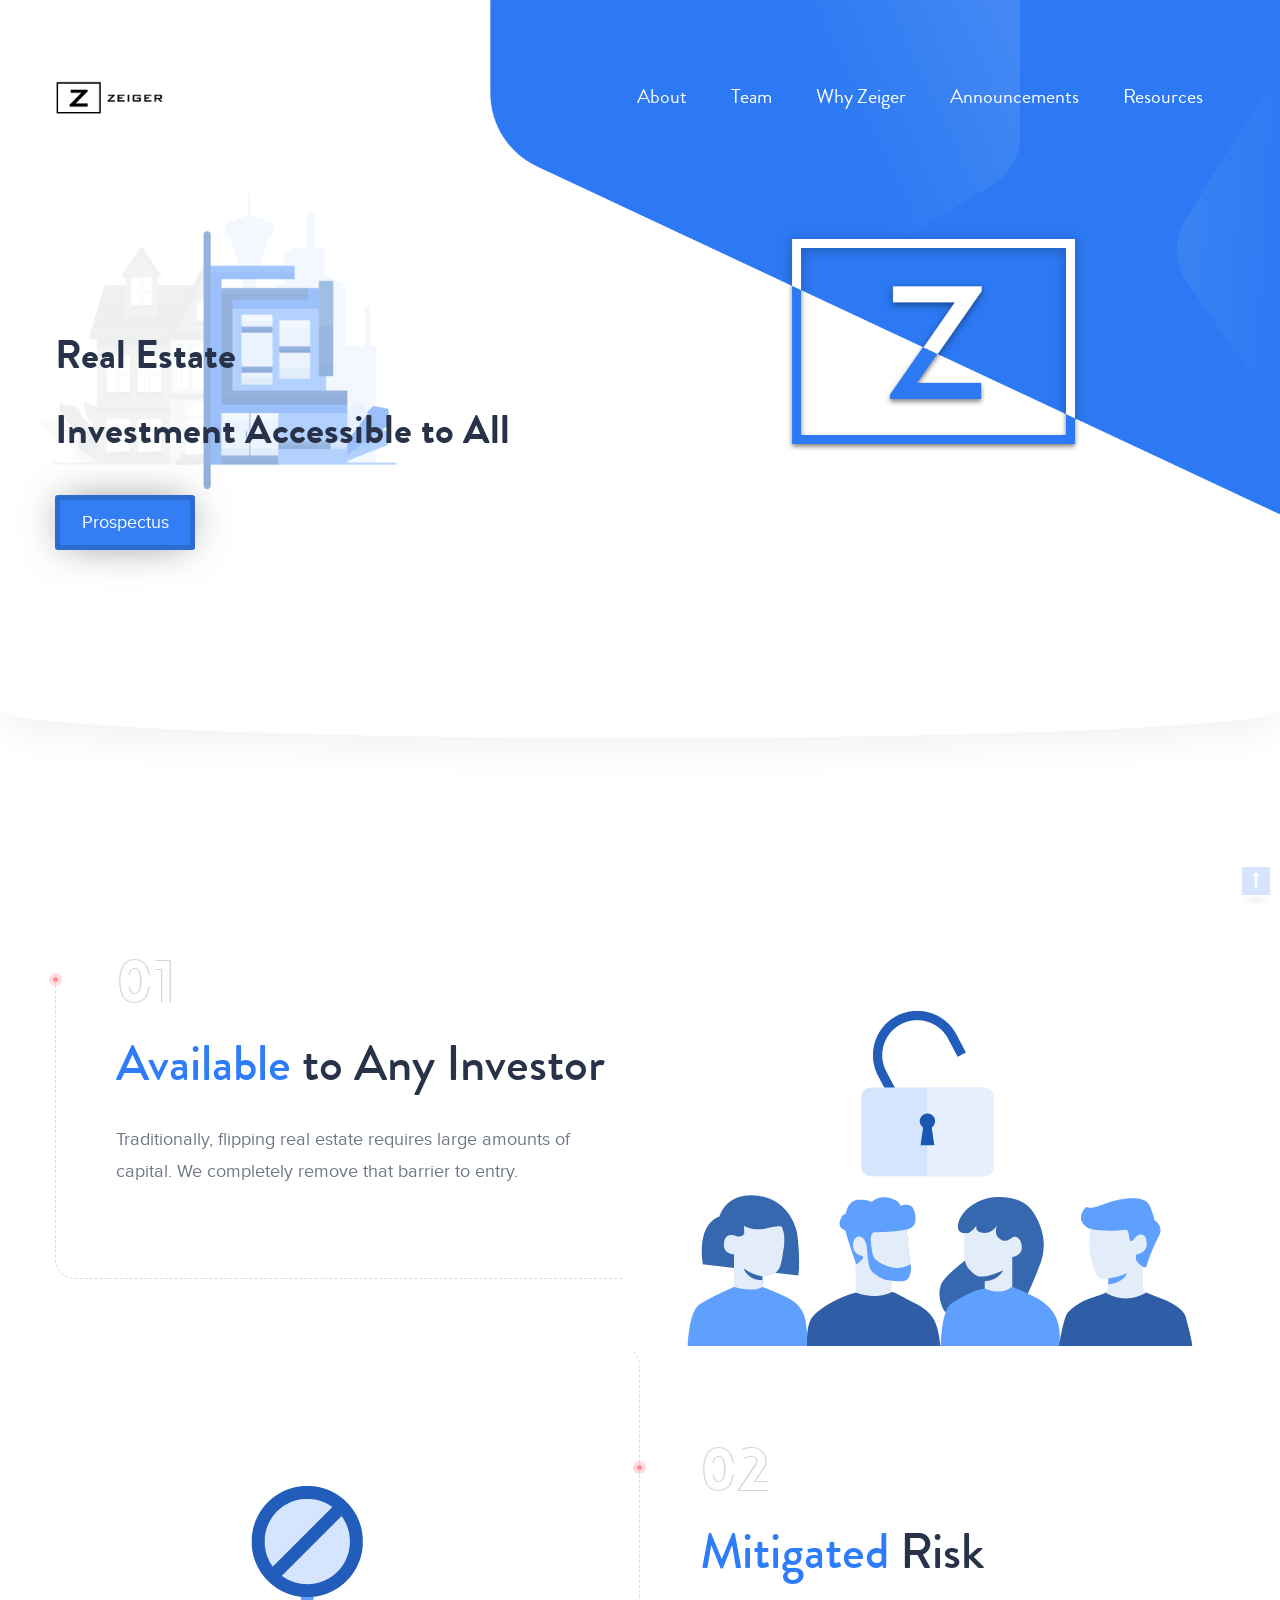
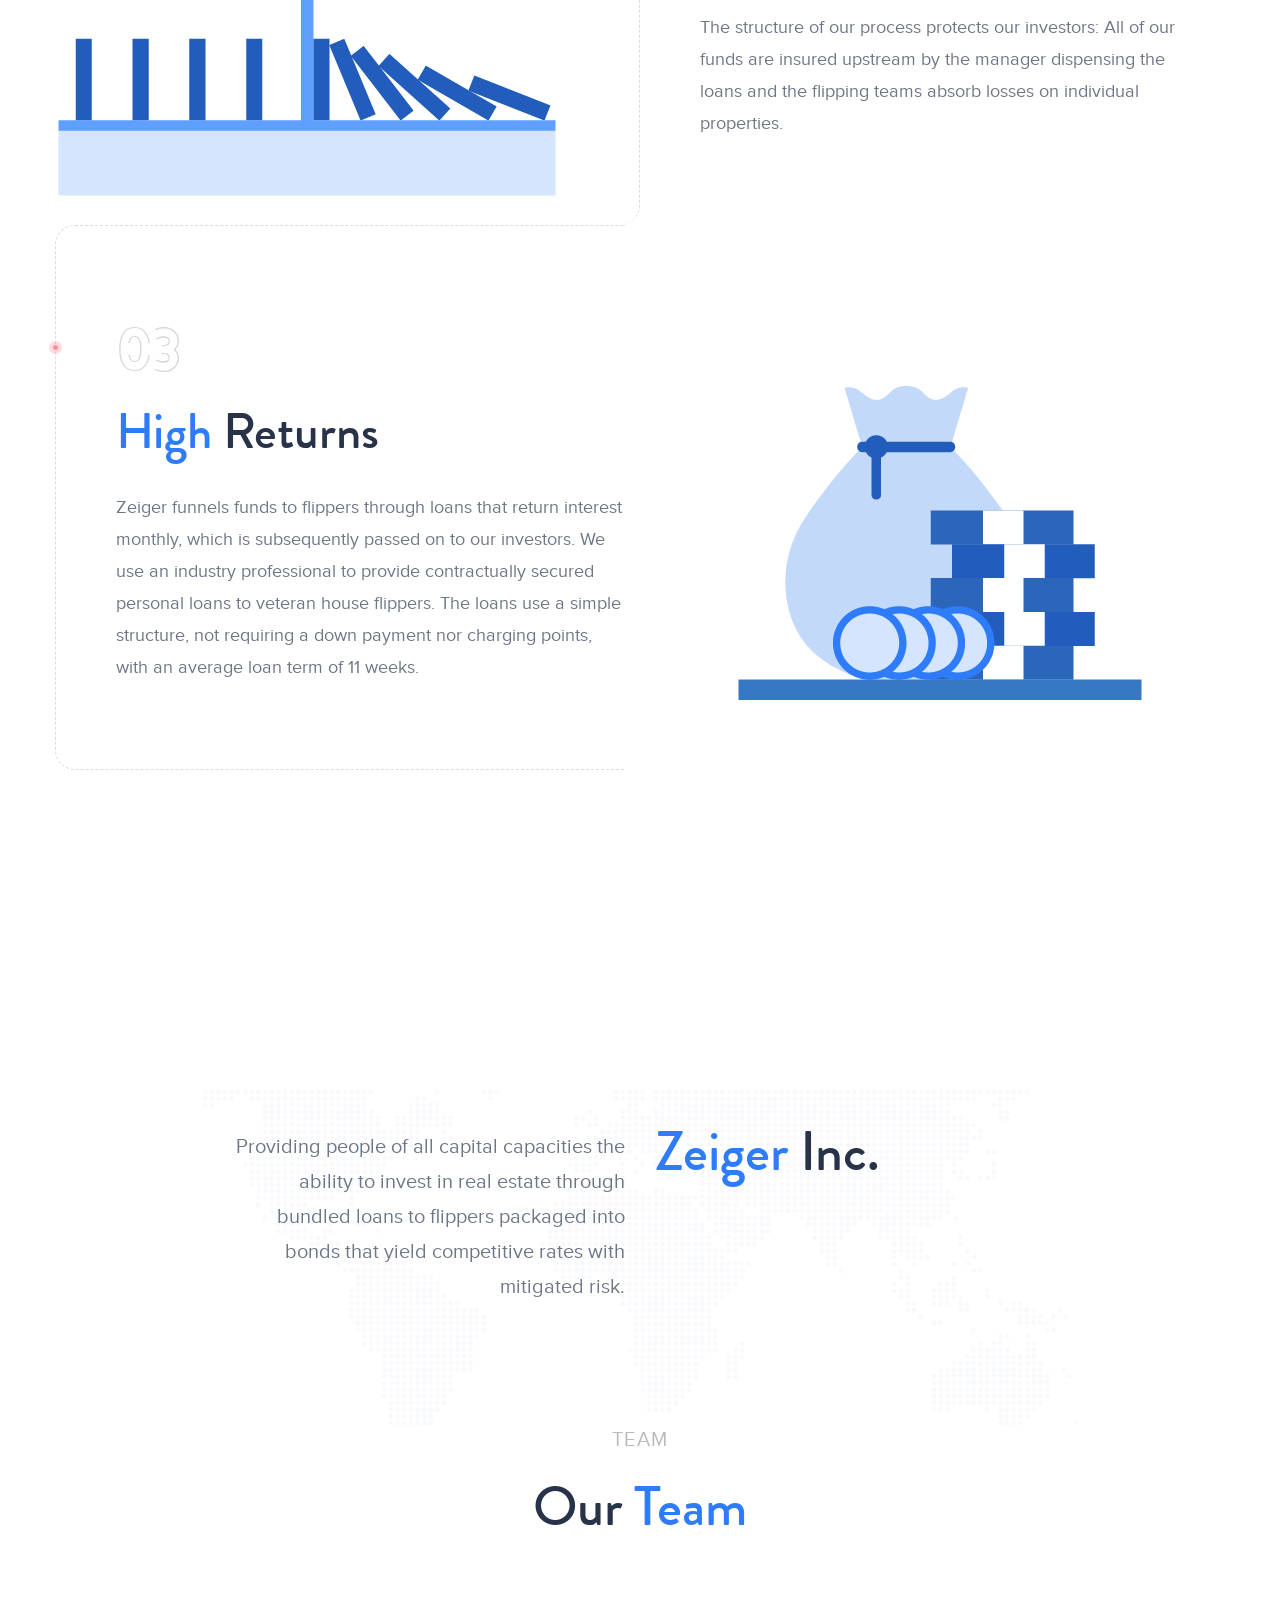
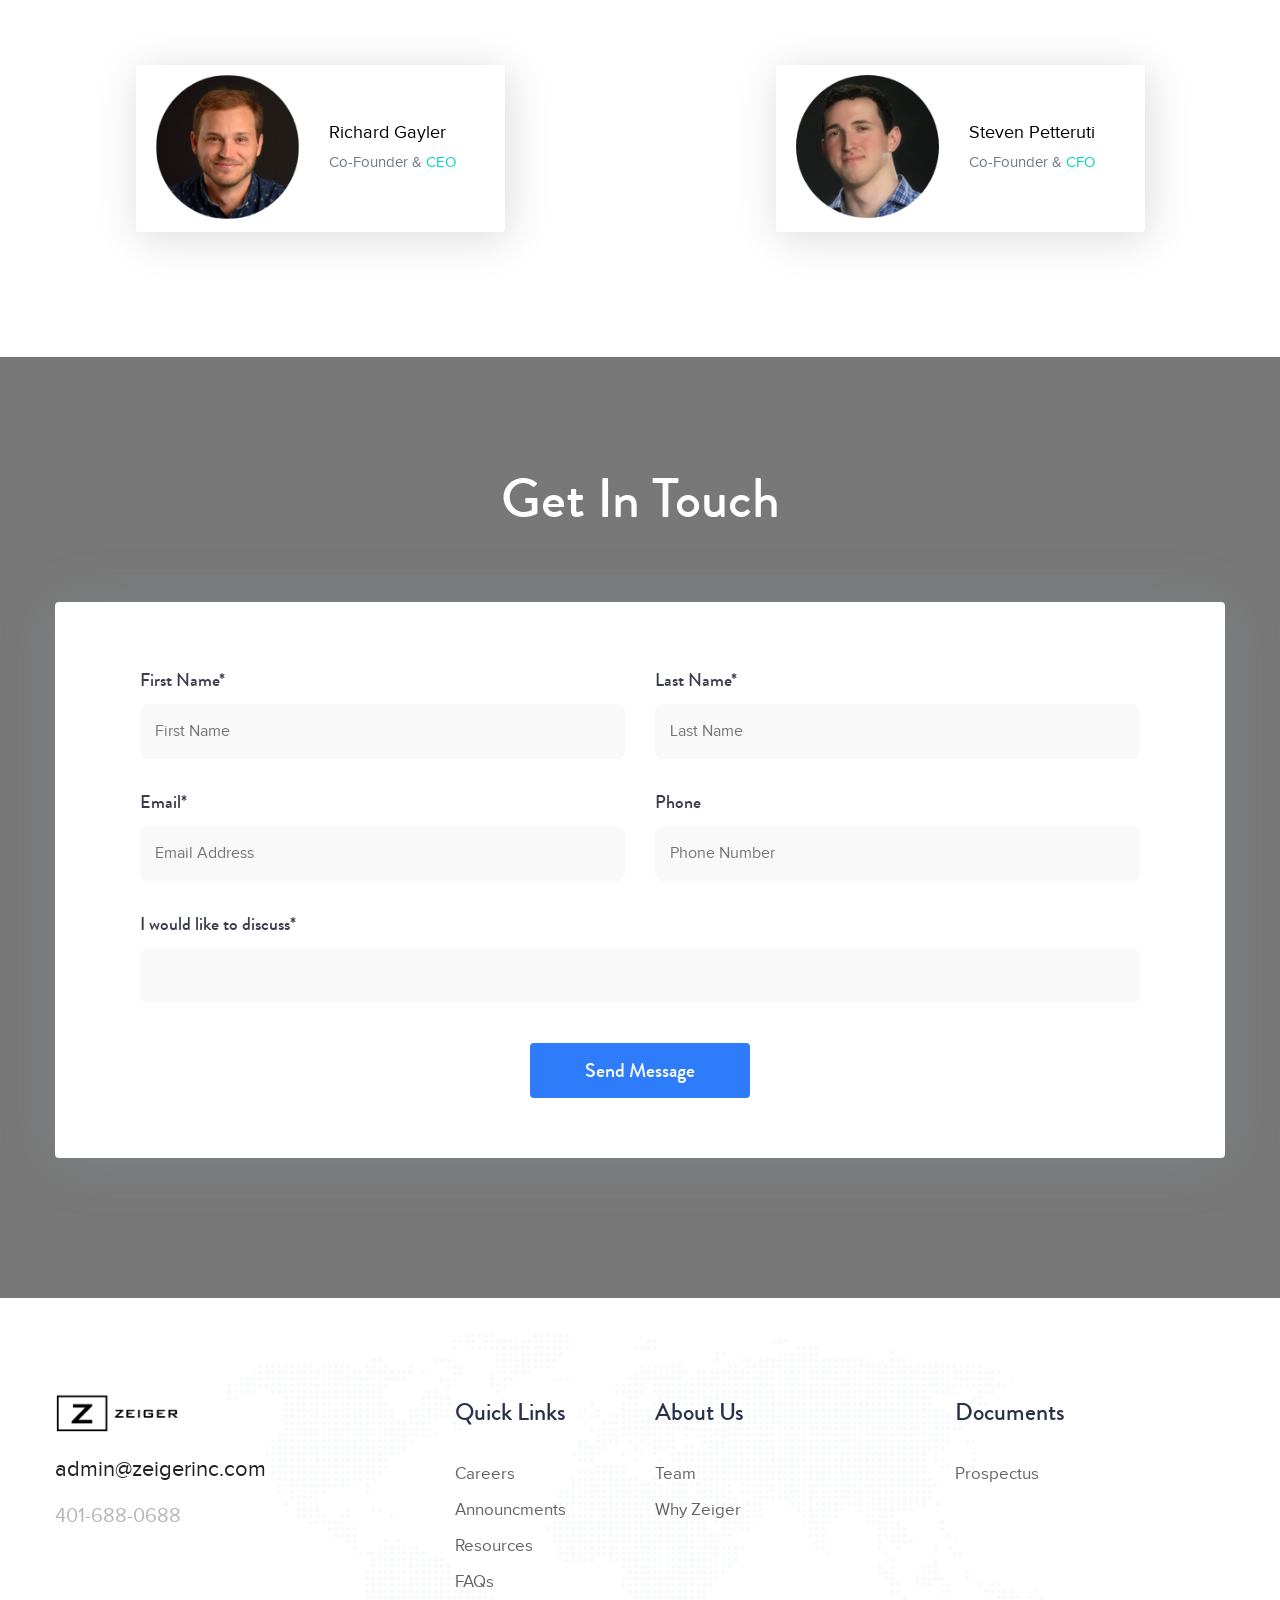
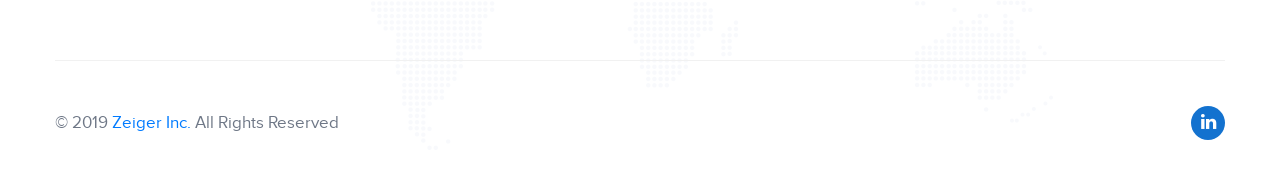
==== commit 2f565042: "push" ====
--- a/src/index.html
+++ b/src/index.html
@@ -2,16 +2,16 @@
 <html lang="en">
 	<head>
 		<meta charset="UTF-8">
-		<meta name="keywords" content="real estate, flipping, REIT, richard gayler, steven petteruti">
+		<meta name="keywords" content="sportsbetting online us, sportsbetting us, online sportsbetting, betonline in the us, sportsbetting">
 		<meta name="author" content="Steven Petteruti; Richard Gayler">
-		<meta name="description" content="Providing people of all capital capacities the ability to invest in real estate through bundled loans to flippers packaged into notes that yield competitive rates with mitigated risk.">
+		<meta name="description" content="Providing reviews to all major US sportsbooks.">
 		<meta name='og:image' content='images/home/ogg.png'>
 		<!-- For IE -->
 		<meta http-equiv="X-UA-Compatible" content="IE=edge">
 		<!-- For Resposive Device -->
 		<meta name="viewport" content="width=device-width, initial-scale=1.0">
 
-		<title>Zeiger Inc</title>
+		<title>Sportsbetting Reviews</title>
 
 		<!-- Favicon -->
 		<link rel="icon" href="images/fav-icon/favicon.ico">
@@ -55,6 +55,17 @@
   js.src = 'https://connect.facebook.net/en_US/sdk/xfbml.customerchat.js';
   fjs.parentNode.insertBefore(js, fjs);
 }(document, 'script', 'facebook-jssdk'));</script> -->
+
+<!-- Global site tag (gtag.js) - Google Analytics -->
+<script async src="https://www.googletagmanager.com/gtag/js?id=UA-144341316-1"></script>
+<script>
+  window.dataLayer = window.dataLayer || [];
+  function gtag(){dataLayer.push(arguments);}
+  gtag('js', new Date());
+
+  gtag('config', 'UA-144341316-1');
+</script>
+
 
 <!-- Your customer chat code -->
 <div class="fb-customerchat"
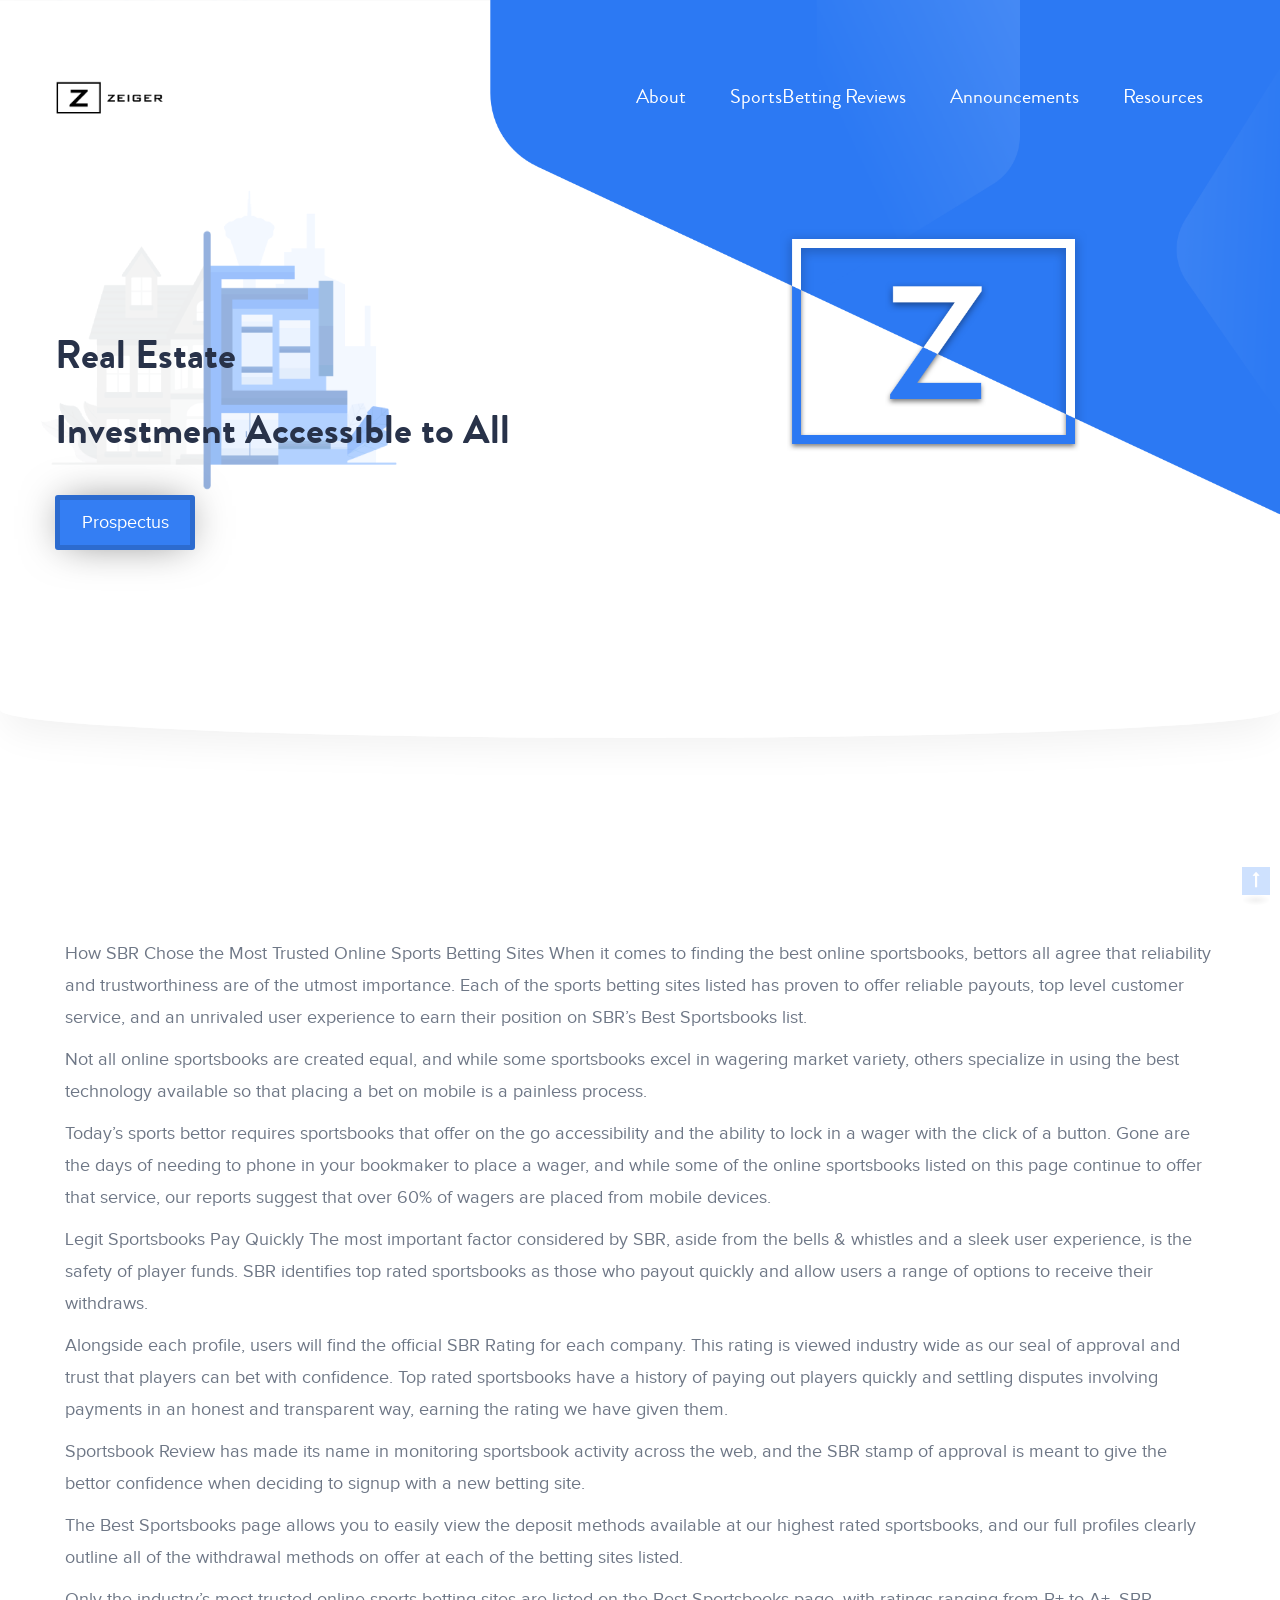
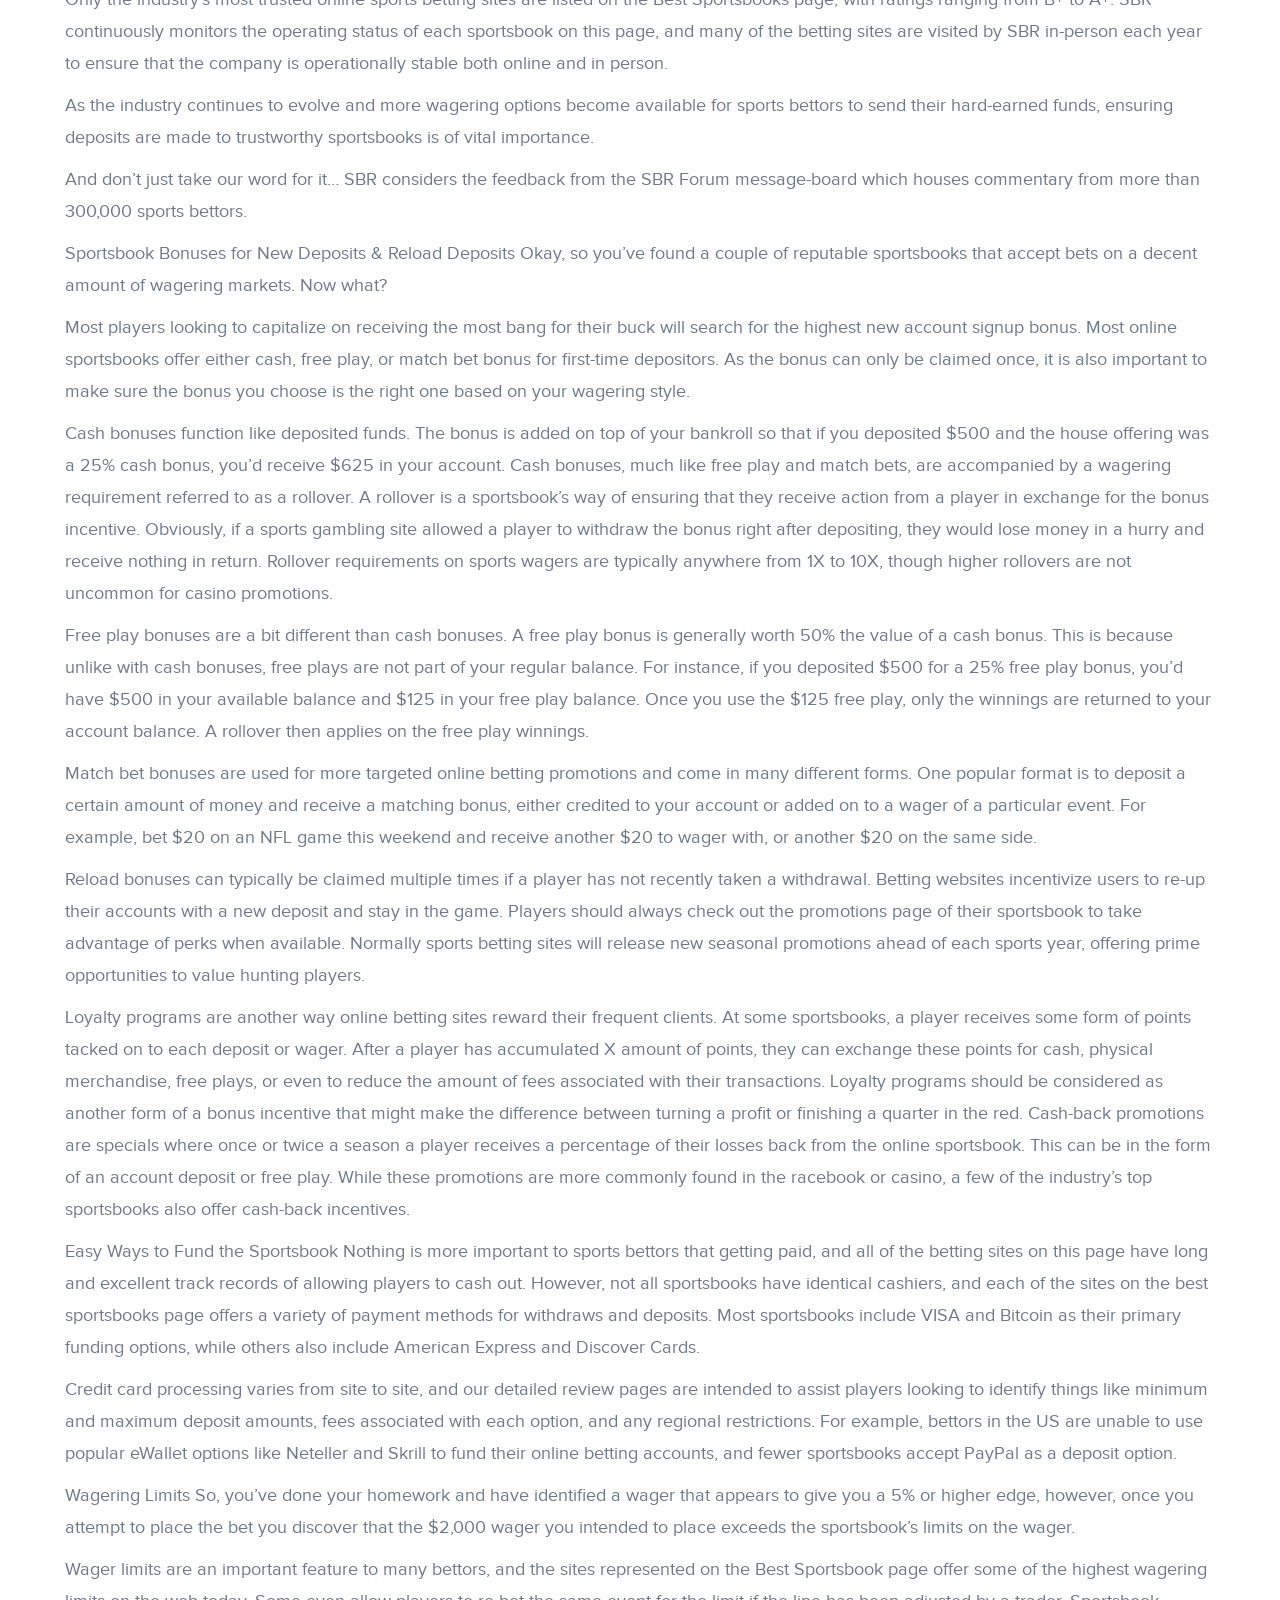
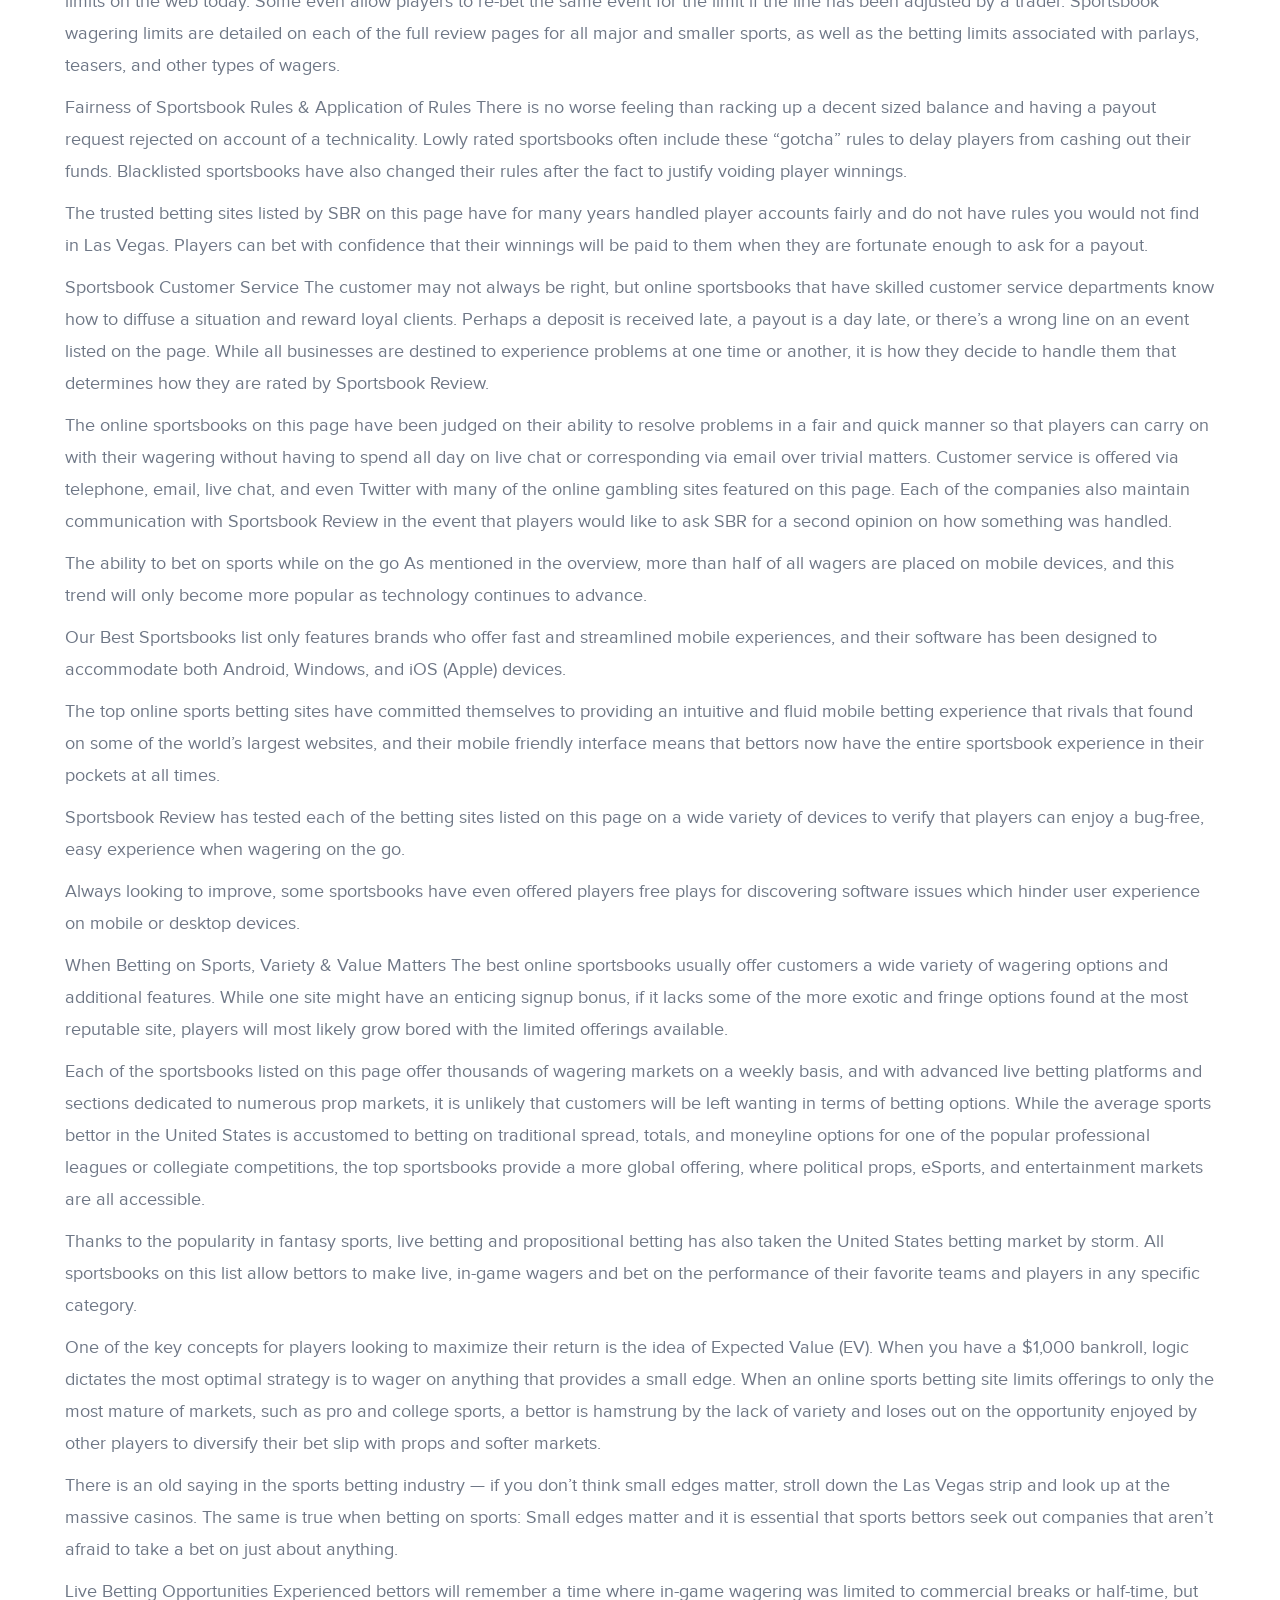
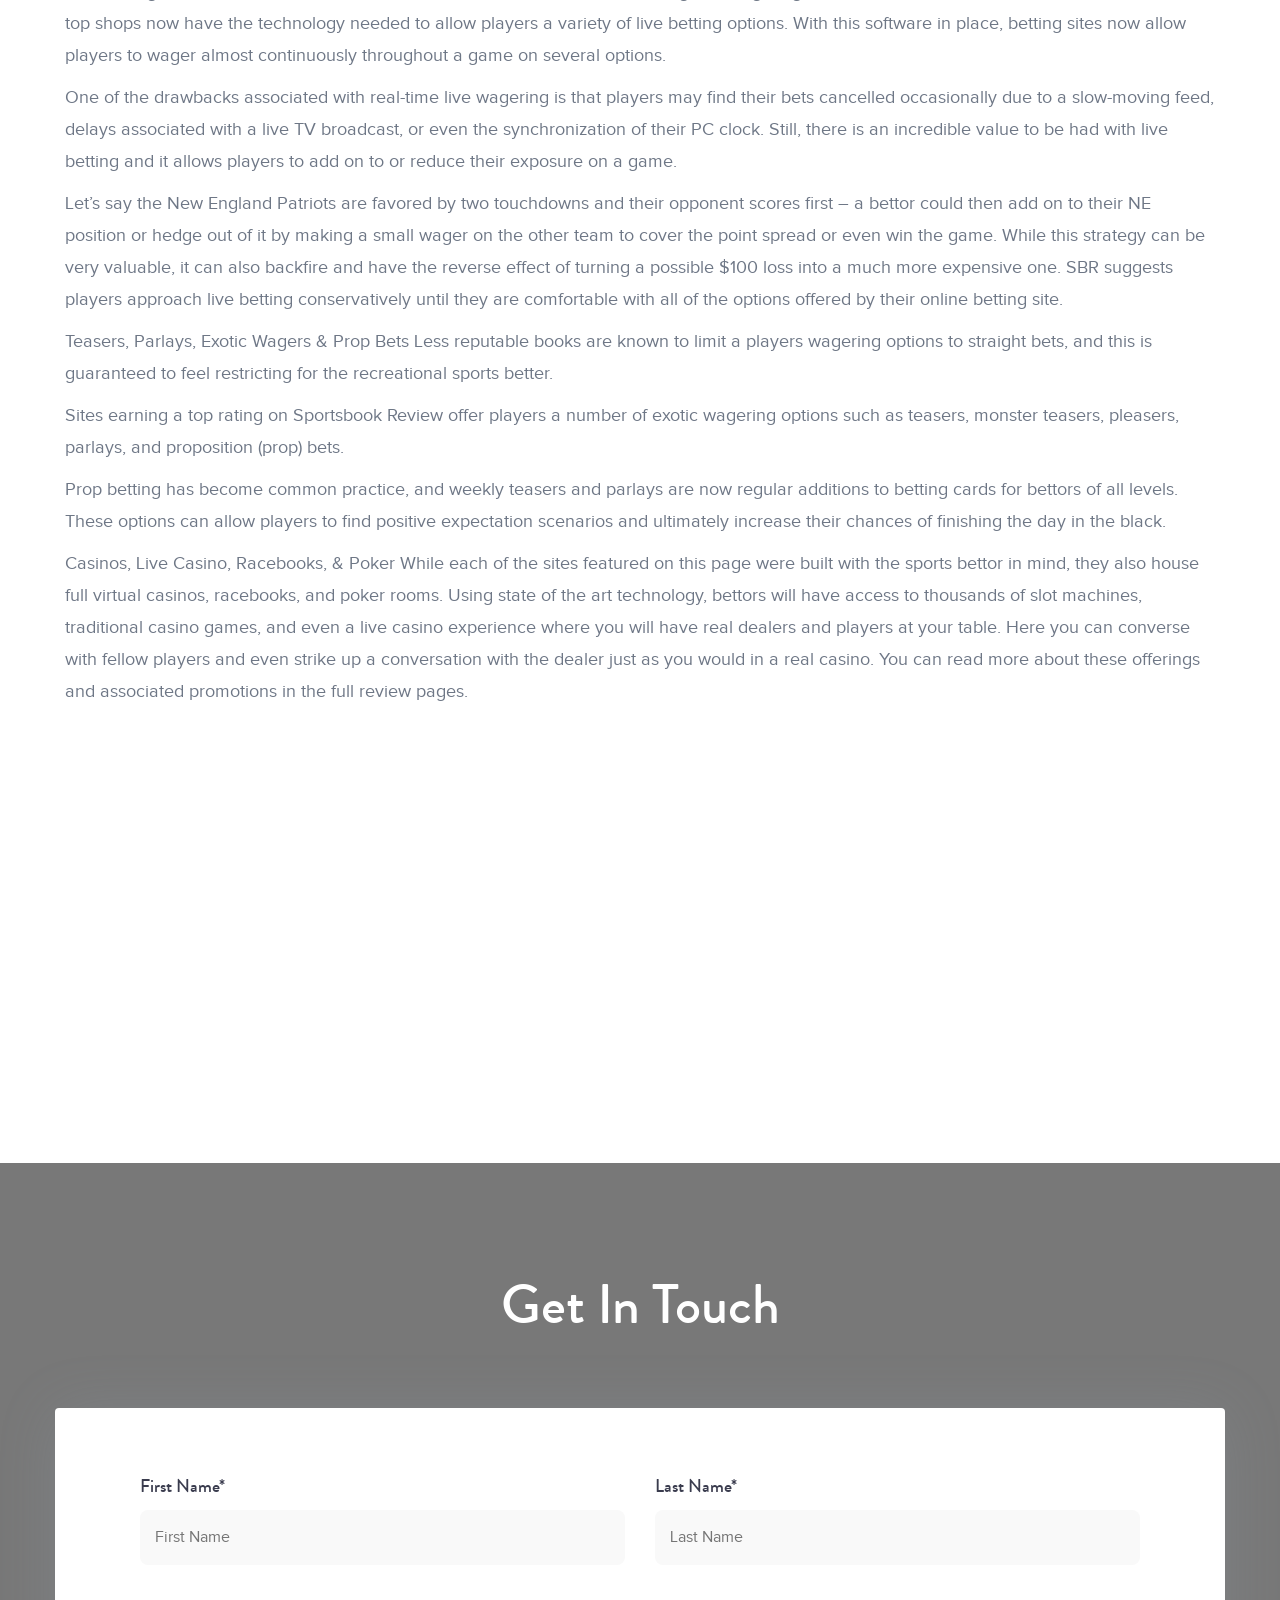
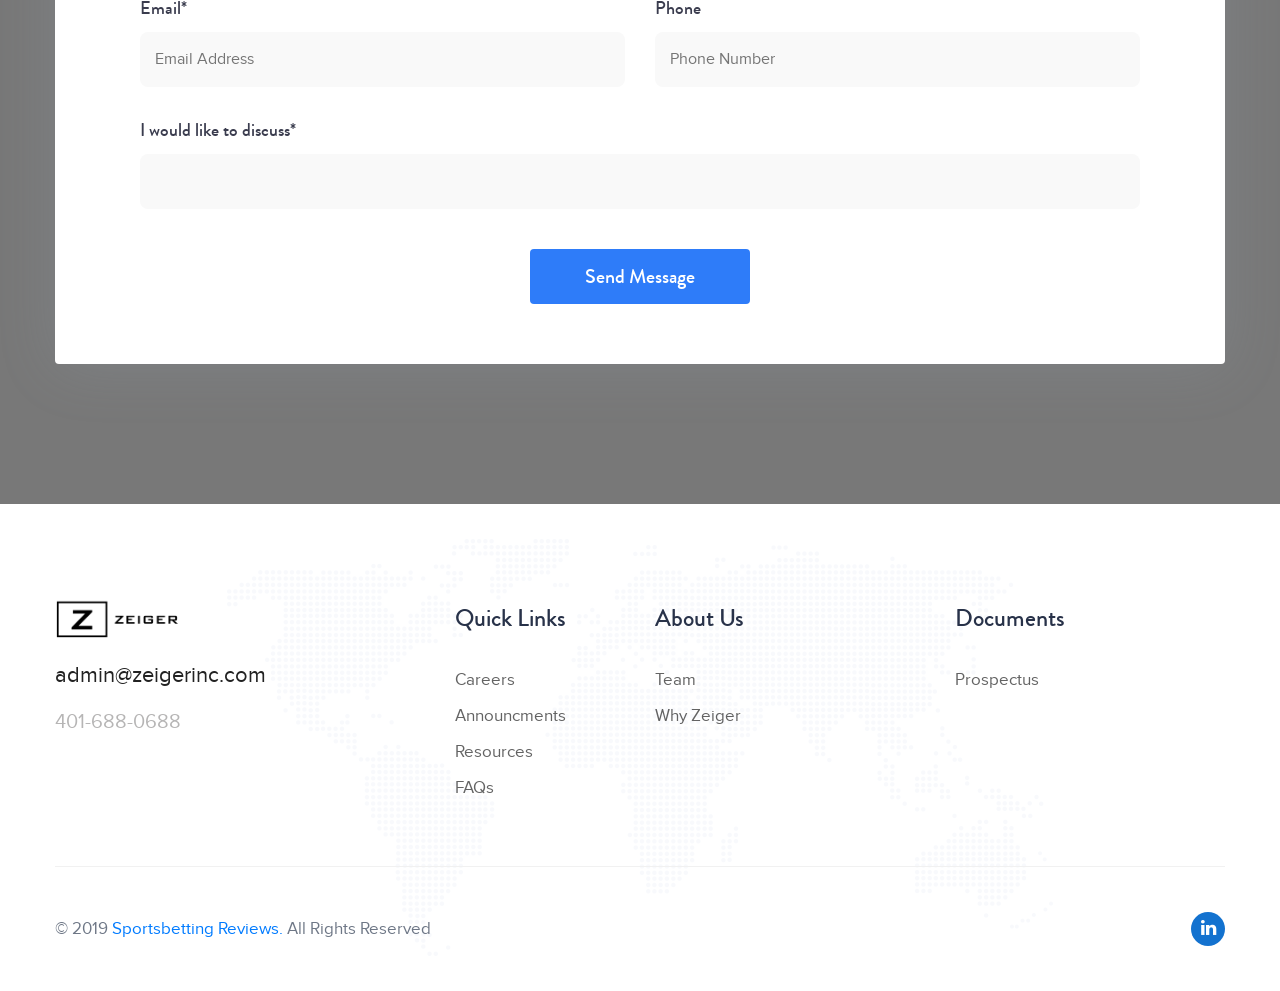
==== commit 4e8240b4: "push" ====
--- a/src/index.html
+++ b/src/index.html
@@ -101,11 +101,9 @@
 													<li class="nav-item">
 														<a class="nav-link js-scroll-trigger" href="/#about">About</a>
 													</li>
+
 													<li class="nav-item">
-														<a class="nav-link js-scroll-trigger" href="/#team">Team</a>
-													</li>
-													<li class="nav-item">
-														<a class="nav-link js-scroll-trigger" href="/why">Why Zeiger</a>
+														<a class="nav-link js-scroll-trigger" href="/why">SportsBetting Reviews</a>
 													</li>
 													<li class="nav-item">
 														<a class="nav-link js-scroll-trigger" href="/announcements">Announcements</a>
@@ -213,142 +211,149 @@
 				=====================================================
 				-->
 				<div class="our-feature-two" id="about">
-					<div class="container">
-						<div class="row single-block">
-							<div class="col-lg-6">
-								<div class="text">
-									<div class="number">01</div>
-									<h2 class="title"><span>Available </span> to Any Investor </h2>
-									<p>Traditionally, flipping real estate requires large amounts of capital. We completely remove that barrier to entry.</p>
-								</div> <!-- /.text -->
-							</div> <!-- /.col- -->
-							<div class="col-lg-6 img-box"><div><img src="images/fiverr/accessable_to_all.png" alt=""></div></div>
-						</div> <!-- /.row -->
-
-						<div class="row single-block">
-							<div class="col-lg-6 order-lg-last">
-								<div class="text">
-									<div class="number">02</div>
-									<h2 class="title"><span>Mitigated</span> Risk</h2>
-									<p> The structure of our process protects our investors: All of our funds are insured upstream by the manager dispensing the loans and the flipping teams absorb losses on individual properties.</p>
-								</div> <!-- /.text -->
-							</div> <!-- /.col- -->
-							<div class="col-lg-6 order-lg-first img-box"><div><img src="images/fiverr/mitigated_risk.png" alt=""></div></div>
-						</div> <!-- /.row -->
-
-						<div class="row single-block">
-							<div class="col-lg-6">
-								<div class="text">
-									<div class="number">03</div>
-									<h2 class="title"><span>High</span> Returns</h2>
-									<p>
-								Zeiger funnels funds to flippers through loans that return interest monthly, which is subsequently passed on to our investors. We use an industry professional to provide contractually secured personal loans to veteran house flippers. The loans use a simple structure, not requiring a down payment nor charging points, with an average loan term of 11 weeks.
-									</p>
-								</div> <!-- /.text -->
-							</div> <!-- /.col- -->
-							<div class="col-lg-6 img-box"><div><img src="images/fiverr/high_return.png" alt=""></div></div>
-						</div> <!-- /.row -->
-					</div> <!-- /.container -->
+					<p>
+					How SBR Chose the Most Trusted Online Sports Betting Sites
+					When it comes to finding the best online sportsbooks, bettors all agree that reliability and trustworthiness are of the utmost importance. Each of the sports betting sites listed has proven to offer reliable payouts, top level customer service, and an unrivaled user experience to earn their position on SBR’s Best Sportsbooks list.
+				</p>
+				<p>
+					Not all online sportsbooks are created equal, and while some sportsbooks excel in wagering market variety, others specialize in using the best technology available so that placing a bet on mobile is a painless process.
+				</p>
+				<p>
+					Today’s sports bettor requires sportsbooks that offer on the go accessibility and the ability to lock in a wager with the click of a button. Gone are the days of needing to phone in your bookmaker to place a wager, and while some of the online sportsbooks listed on this page continue to offer that service, our reports suggest that over 60% of wagers are placed from mobile devices.
+				</p>
+				<p>
+					Legit Sportsbooks Pay Quickly
+					The most important factor considered by SBR, aside from the bells & whistles and a sleek user experience, is the safety of player funds. SBR identifies top rated sportsbooks as those who payout quickly and allow users a range of options to receive their withdraws.
+				</p>
+				<p>
+					Alongside each profile, users will find the official SBR Rating for each company. This rating is viewed industry wide as our seal of approval and trust that players can bet with confidence. Top rated sportsbooks have a history of paying out players quickly and settling disputes involving payments in an honest and transparent way, earning the rating we have given them.
+				</p>
+				<p>
+					Sportsbook Review has made its name in monitoring sportsbook activity across the web, and the SBR stamp of approval is meant to give the bettor confidence when deciding to signup with a new betting site.
+				</p>
+				<p>
+					The Best Sportsbooks page allows you to easily view the deposit methods available at our highest rated sportsbooks, and our full profiles clearly outline all of the withdrawal methods on offer at each of the betting sites listed.
+				</p>
+				<p>
+					Only the industry’s most trusted online sports betting sites are listed on the Best Sportsbooks page, with ratings ranging from B+ to A+. SBR continuously monitors the operating status of each sportsbook on this page, and many of the betting sites are visited by SBR in-person each year to ensure that the company is operationally stable both online and in person.
+				</p>
+				<p>
+					As the industry continues to evolve and more wagering options become available for sports bettors to send their hard-earned funds, ensuring deposits are made to trustworthy sportsbooks is of vital importance.
+				</p>
+				<p>
+					And don’t just take our word for it… SBR considers the feedback from the SBR Forum message-board which houses commentary from more than 300,000 sports bettors.
+				</p>
+				<p>
+					Sportsbook Bonuses for New Deposits & Reload Deposits
+					Okay, so you’ve found a couple of reputable sportsbooks that accept bets on a decent amount of wagering markets. Now what?
+				</p>
+				<p>
+					Most players looking to capitalize on receiving the most bang for their buck will search for the highest new account signup bonus. Most online sportsbooks offer either cash, free play, or match bet bonus for first-time depositors. As the bonus can only be claimed once, it is also important to make sure the bonus you choose is the right one based on your wagering style.
+				</p>
+				<p>
+					Cash bonuses function like deposited funds. The bonus is added on top of your bankroll so that if you deposited $500 and the house offering was a 25% cash bonus, you’d receive $625 in your account. Cash bonuses, much like free play and match bets, are accompanied by a wagering requirement referred to as a rollover. A rollover is a sportsbook’s way of ensuring that they receive action from a player in exchange for the bonus incentive. Obviously, if a sports gambling site allowed a player to withdraw the bonus right after depositing, they would lose money in a hurry and receive nothing in return. Rollover requirements on sports wagers are typically anywhere from 1X to 10X, though higher rollovers are not uncommon for casino promotions.
+				</p>
+				<p>
+					Free play bonuses are a bit different than cash bonuses. A free play bonus is generally worth 50% the value of a cash bonus. This is because unlike with cash bonuses, free plays are not part of your regular balance. For instance, if you deposited $500 for a 25% free play bonus, you’d have $500 in your available balance and $125 in your free play balance. Once you use the $125 free play, only the winnings are returned to your account balance. A rollover then applies on the free play winnings.
+				</p>
+				<p>
+					Match bet bonuses are used for more targeted online betting promotions and come in many different forms. One popular format is to deposit a certain amount of money and receive a matching bonus, either credited to your account or added on to a wager of a particular event. For example, bet $20 on an NFL game this weekend and receive another $20 to wager with, or another $20 on the same side.
+				</p>
+				<p>
+
+					Reload bonuses can typically be claimed multiple times if a player has not recently taken a withdrawal. Betting websites incentivize users to re-up their accounts with a new deposit and stay in the game. Players should always check out the promotions page of their sportsbook to take advantage of perks when available. Normally sports betting sites will release new seasonal promotions ahead of each sports year, offering prime opportunities to value hunting players.
+				</p>
+				<p>
+					Loyalty programs are another way online betting sites reward their frequent clients. At some sportsbooks, a player receives some form of points tacked on to each deposit or wager. After a player has accumulated X amount of points, they can exchange these points for cash, physical merchandise, free plays, or even to reduce the amount of fees associated with their transactions. Loyalty programs should be considered as another form of a bonus incentive that might make the difference between turning a profit or finishing a quarter in the red. Cash-back promotions are specials where once or twice a season a player receives a percentage of their losses back from the online sportsbook. This can be in the form of an account deposit or free play. While these promotions are more commonly found in the racebook or casino, a few of the industry’s top sportsbooks also offer cash-back incentives.
+				</p>
+				<p>
+					Easy Ways to Fund the Sportsbook
+					Nothing is more important to sports bettors that getting paid, and all of the betting sites on this page have long and excellent track records of allowing players to cash out. However, not all sportsbooks have identical cashiers, and each of the sites on the best sportsbooks page offers a variety of payment methods for withdraws and deposits. Most sportsbooks include VISA and Bitcoin as their primary funding options, while others also include American Express and Discover Cards.
+				</p>
+				<p>
+					Credit card processing varies from site to site, and our detailed review pages are intended to assist players looking to identify things like minimum and maximum deposit amounts, fees associated with each option, and any regional restrictions. For example, bettors in the US are unable to use popular eWallet options like Neteller and Skrill to fund their online betting accounts, and fewer sportsbooks accept PayPal as a deposit option.
+				</p>
+				<p>
+					Wagering Limits
+					So, you’ve done your homework and have identified a wager that appears to give you a 5% or higher edge, however, once you attempt to place the bet you discover that the $2,000 wager you intended to place exceeds the sportsbook’s limits on the wager.
+				</p>
+				<p>
+					Wager limits are an important feature to many bettors, and the sites represented on the Best Sportsbook page offer some of the highest wagering limits on the web today. Some even allow players to re-bet the same event for the limit if the line has been adjusted by a trader. Sportsbook wagering limits are detailed on each of the full review pages for all major and smaller sports, as well as the betting limits associated with parlays, teasers, and other types of wagers.
+				</p>
+				<p>
+					Fairness of Sportsbook Rules & Application of Rules
+					There is no worse feeling than racking up a decent sized balance and having a payout request rejected on account of a technicality. Lowly rated sportsbooks often include these “gotcha” rules to delay players from cashing out their funds. Blacklisted sportsbooks have also changed their rules after the fact to justify voiding player winnings.
+				</p>
+				<p>
+					The trusted betting sites listed by SBR on this page have for many years handled player accounts fairly and do not have rules you would not find in Las Vegas. Players can bet with confidence that their winnings will be paid to them when they are fortunate enough to ask for a payout.
+				</p>
+				<p>
+					Sportsbook Customer Service
+					The customer may not always be right, but online sportsbooks that have skilled customer service departments know how to diffuse a situation and reward loyal clients. Perhaps a deposit is received late, a payout is a day late, or there’s a wrong line on an event listed on the page. While all businesses are destined to experience problems at one time or another, it is how they decide to handle them that determines how they are rated by Sportsbook Review.
+				</p>
+				<p>
+					The online sportsbooks on this page have been judged on their ability to resolve problems in a fair and quick manner so that players can carry on with their wagering without having to spend all day on live chat or corresponding via email over trivial matters. Customer service is offered via telephone, email, live chat, and even Twitter with many of the online gambling sites featured on this page. Each of the companies also maintain communication with Sportsbook Review in the event that players would like to ask SBR for a second opinion on how something was handled.
+				</p>
+				<p>
+					The ability to bet on sports while on the go
+					As mentioned in the overview, more than half of all wagers are placed on mobile devices, and this trend will only become more popular as technology continues to advance.
+				</p>
+				<p>
+					Our Best Sportsbooks list only features brands who offer fast and streamlined mobile experiences, and their software has been designed to accommodate both Android, Windows, and iOS (Apple) devices.
+				</p>
+				<p>
+					The top online sports betting sites have committed themselves to providing an intuitive and fluid mobile betting experience that rivals that found on some of the world’s largest websites, and their mobile friendly interface means that bettors now have the entire sportsbook experience in their pockets at all times.
+				</p>
+				<p>
+					Sportsbook Review has tested each of the betting sites listed on this page on a wide variety of devices to verify that players can enjoy a bug-free, easy experience when wagering on the go.
+				</p>
+				<p>
+					Always looking to improve, some sportsbooks have even offered players free plays for discovering software issues which hinder user experience on mobile or desktop devices.
+				</p>
+				<p>
+					When Betting on Sports, Variety & Value Matters
+					The best online sportsbooks usually offer customers a wide variety of wagering options and additional features. While one site might have an enticing signup bonus, if it lacks some of the more exotic and fringe options found at the most reputable site, players will most likely grow bored with the limited offerings available.
+				</p>
+				<p>
+					Each of the sportsbooks listed on this page offer thousands of wagering markets on a weekly basis, and with advanced live betting platforms and sections dedicated to numerous prop markets, it is unlikely that customers will be left wanting in terms of betting options. While the average sports bettor in the United States is accustomed to betting on traditional spread, totals, and moneyline options for one of the popular professional leagues or collegiate competitions, the top sportsbooks provide a more global offering, where political props, eSports, and entertainment markets are all accessible.
+				</p>
+				<p>
+					Thanks to the popularity in fantasy sports, live betting and propositional betting has also taken the United States betting market by storm. All sportsbooks on this list allow bettors to make live, in-game wagers and bet on the performance of their favorite teams and players in any specific category.
+				</p>
+				<p>
+					One of the key concepts for players looking to maximize their return is the idea of Expected Value (EV). When you have a $1,000 bankroll, logic dictates the most optimal strategy is to wager on anything that provides a small edge. When an online sports betting site limits offerings to only the most mature of markets, such as pro and college sports, a bettor is hamstrung by the lack of variety and loses out on the opportunity enjoyed by other players to diversify their bet slip with props and softer markets.
+				</p>
+				<p>
+					There is an old saying in the sports betting industry — if you don’t think small edges matter, stroll down the Las Vegas strip and look up at the massive casinos. The same is true when betting on sports: Small edges matter and it is essential that sports bettors seek out companies that aren’t afraid to take a bet on just about anything.
+				</p>
+				<p>
+					Live Betting Opportunities
+					Experienced bettors will remember a time where in-game wagering was limited to commercial breaks or half-time, but top shops now have the technology needed to allow players a variety of live betting options. With this software in place, betting sites now allow players to wager almost continuously throughout a game on several options.
+				</p>
+				<p>
+					One of the drawbacks associated with real-time live wagering is that players may find their bets cancelled occasionally due to a slow-moving feed, delays associated with a live TV broadcast, or even the synchronization of their PC clock. Still, there is an incredible value to be had with live betting and it allows players to add on to or reduce their exposure on a game.
+				</p>
+				<p>
+					Let’s say the New England Patriots are favored by two touchdowns and their opponent scores first – a bettor could then add on to their NE position or hedge out of it by making a small wager on the other team to cover the point spread or even win the game. While this strategy can be very valuable, it can also backfire and have the reverse effect of turning a possible $100 loss into a much more expensive one. SBR suggests players approach live betting conservatively until they are comfortable with all of the options offered by their online betting site.
+				</p>
+				<p>
+					Teasers, Parlays, Exotic Wagers & Prop Bets
+					Less reputable books are known to limit a players wagering options to straight bets, and this is guaranteed to feel restricting for the recreational sports better.
+				</p>
+				<p>
+					Sites earning a top rating on Sportsbook Review offer players a number of exotic wagering options such as teasers, monster teasers, pleasers, parlays, and proposition (prop) bets.
+				</p>
+				<p>
+					Prop betting has become common practice, and weekly teasers and parlays are now regular additions to betting cards for bettors of all levels. These options can allow players to find positive expectation scenarios and ultimately increase their chances of finishing the day in the black.
+				</p>
+				<p>
+					Casinos, Live Casino, Racebooks, & Poker
+					While each of the sites featured on this page were built with the sports bettor in mind, they also house full virtual casinos, racebooks, and poker rooms. Using state of the art technology, bettors will have access to thousands of slot machines, traditional casino games, and even a live casino experience where you will have real dealers and players at your table. Here you can converse with fellow players and even strike up a conversation with the dealer just as you would in a real casino. You can read more about these offerings and associated promotions in the full review pages.
+				</p>
 				</div> <!-- /.our-feature-two -->
 
 
 
-
-
-
-
-
-				<!--
-				=====================================================
-					Theme Counter
-				=====================================================
-				-->
-				<div class="theme-counter">
-					<div class="container">
-						<div class="bg-image">
-							<div class="row theme-title">
-								<div class="col-lg-6 order-lg-last">
-									<h2><span>Zeiger</span> Inc.</h2>
-								</div>
-								<div class="col-lg-6 order-lg-first">
-									<p>Providing people of all capital capacities the ability to invest in real estate through bundled
-										loans to flippers packaged into bonds that yield competitive rates with mitigated risk.</p>
-								</div>
-							</div>
-
-
-						</div> <!-- /.bg-image -->
-					</div> <!-- /.container -->
-				</div> <!-- /.theme-counter -->
-
-				<!--
-				=====================================================
-					Team Section
-				=====================================================
-				-->
-
-				<div class="testimonial-section" id="team">
-					<div class="container">
-						<div class="theme-title text-center">
-							<div class="upper-heading">Team</div>
-							<h2>Our <span>Team</span></h2>
-						</div>
-						</div>
-					</div> <!-- /.container -->
-				</div> <!-- /.testimonial-section -->
-
-				<div class="card-container">
-					<div class="card">
-						<div class=row>
-							<div class="block">
-
-							<div class="col-6">
-								<img src="images/home/rich.png" alt="">
-
-							</div>
-							<div class="col-6">
-								<div class="text">
-									<a class="name" href="https://www.linkedin.com/in/richard-gayler-4b84b236/">Richard Gayler</a>
-									<div class="title">Co-Founder & <span class="role">CEO</span</div></div>
-								</div>
-								<!-- <div class="description">Yale University 2017</div> -->
-
-							</div>
-						</div>
-					</div>
-					<div class="biography">
-						Graduate of Yale University, Class of 2018 with relevant coursework
-						including structuring optimized loan packages and managing institutional cash flow, as
-						well as a variety of macroeconomics and MBA courses.
-					</div>
-					</div>
-
-					<div class="card">
-						<div class=row>
-							<div class="block">
-
-							<div class="col-6">
-								<img src="images/home/steve.png" alt="">
-
-							</div>
-							<div class="col-6">
-								<div class="text">
-									<a class="name" href="https://www.linkedin.com/in/stevenpetteruti/">Steven Petteruti</a>
-									<div class="title">Co-Founder & <span class="role">CFO</span</div>
-								</div>
-								<!-- <div class="description">Yale University 2017</div> -->
-							</div>
-							</div>
-						</div>
-					</div>
-					<div class="biography">
-					 From East Greenwich, RI, lives in Boston, MA, and graduated from
-					 Harvard College ‘17 where he received his BA in Applied Math. Cofounder of real
-					 estate tech startup Doorbell, a software platform connecting residents in apartment
-					 buildings.
-					</div>
-					</div>
-				</div>
 				<!--
 				=============================================
 					Contact Us One
@@ -464,7 +469,7 @@
 							</div> <!-- /.top-footer-data-wrapper -->
 
 							<div class="bottom-footer clearfix">
-								<p class="copyright">&copy; 2019 <a href="#">Zeiger Inc.</a> All Rights Reserved</p>
+								<p class="copyright">&copy; 2019 <a href="#">Sportsbetting Reviews.</a> All Rights Reserved</p>
 								<ul>
 									<li><a href="https://www.linkedin.com/company/zeiger-inc"><i class="fa fa-linkedin" aria-hidden="true"></i></a></li>
 
--- a/src/css/style.css
+++ b/src/css/style.css
@@ -70,6 +70,12 @@
 ====================================================================
 
  ***/
+ #about p {
+   margin-left: 65px;
+   margin-right: 65px;
+   margin-bottom: 10px;
+
+ }
 #loader-wrapper {
   position: fixed;
   top: 0;
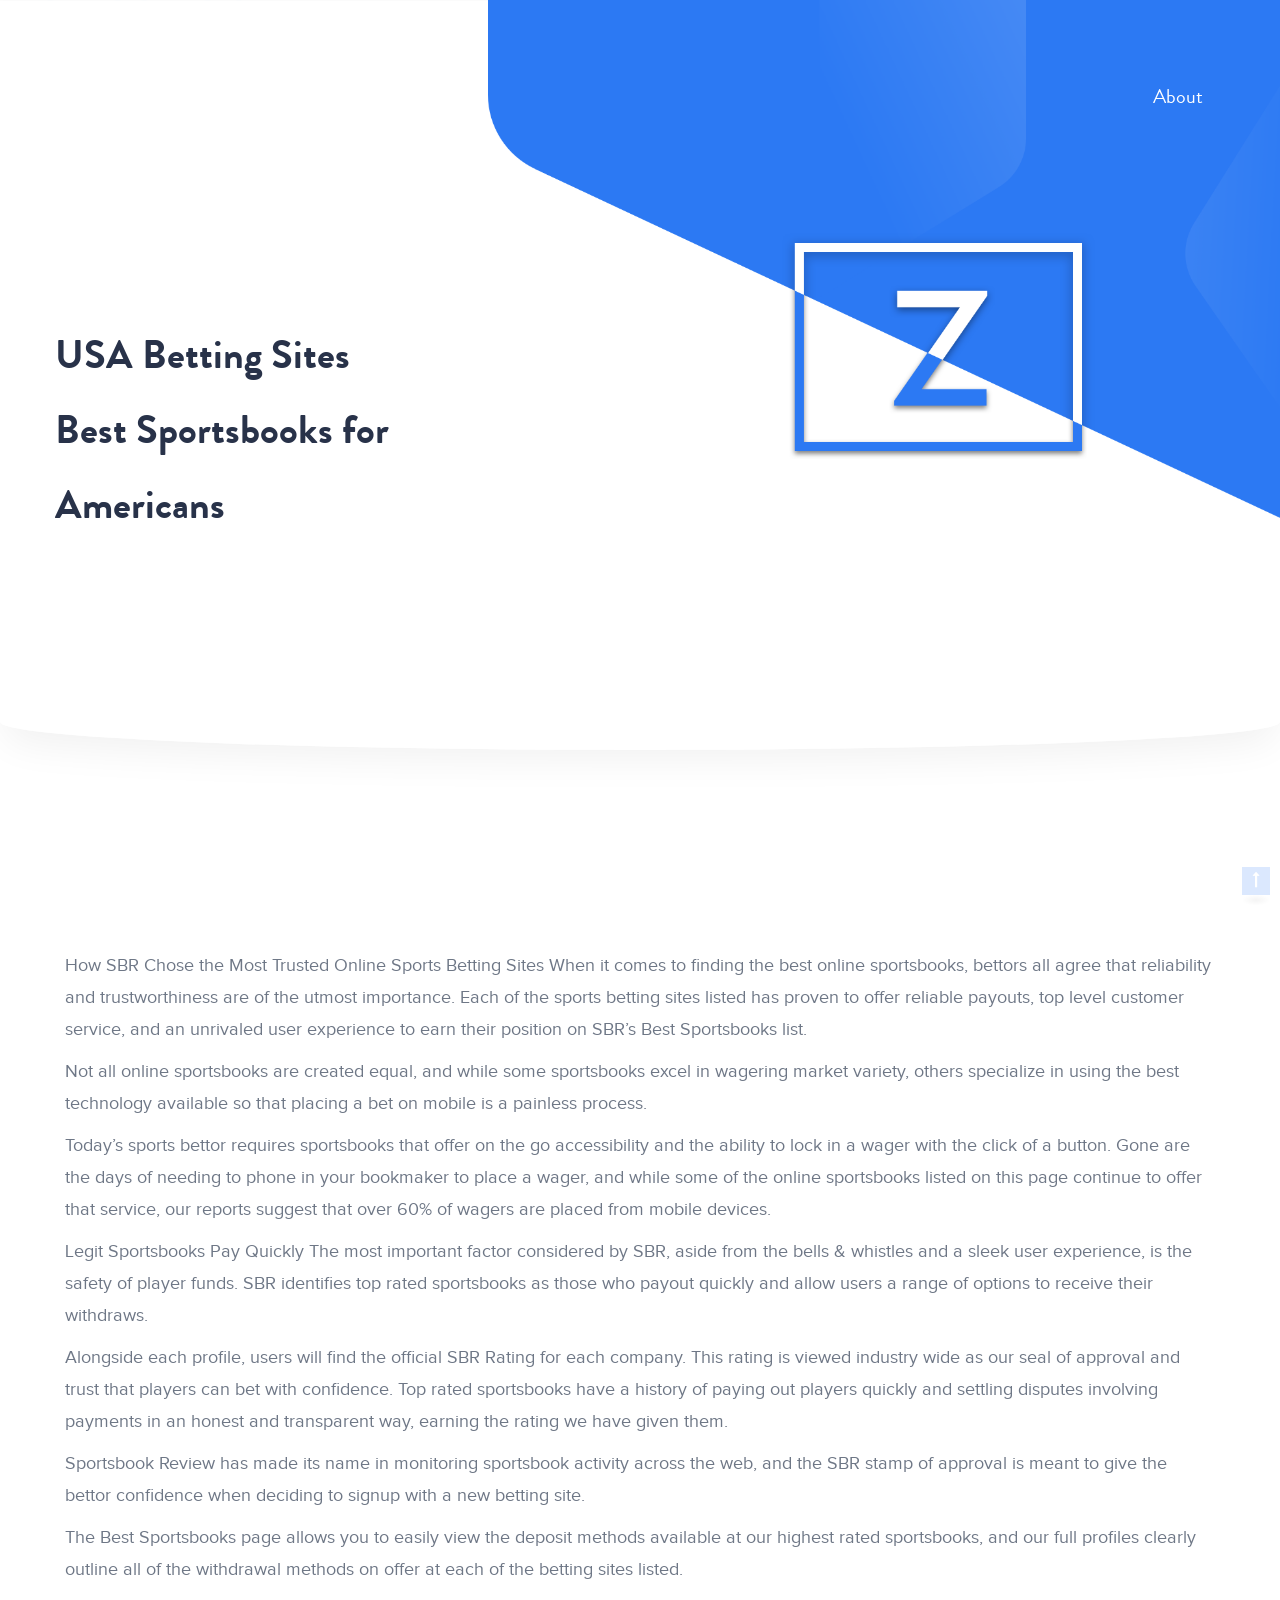
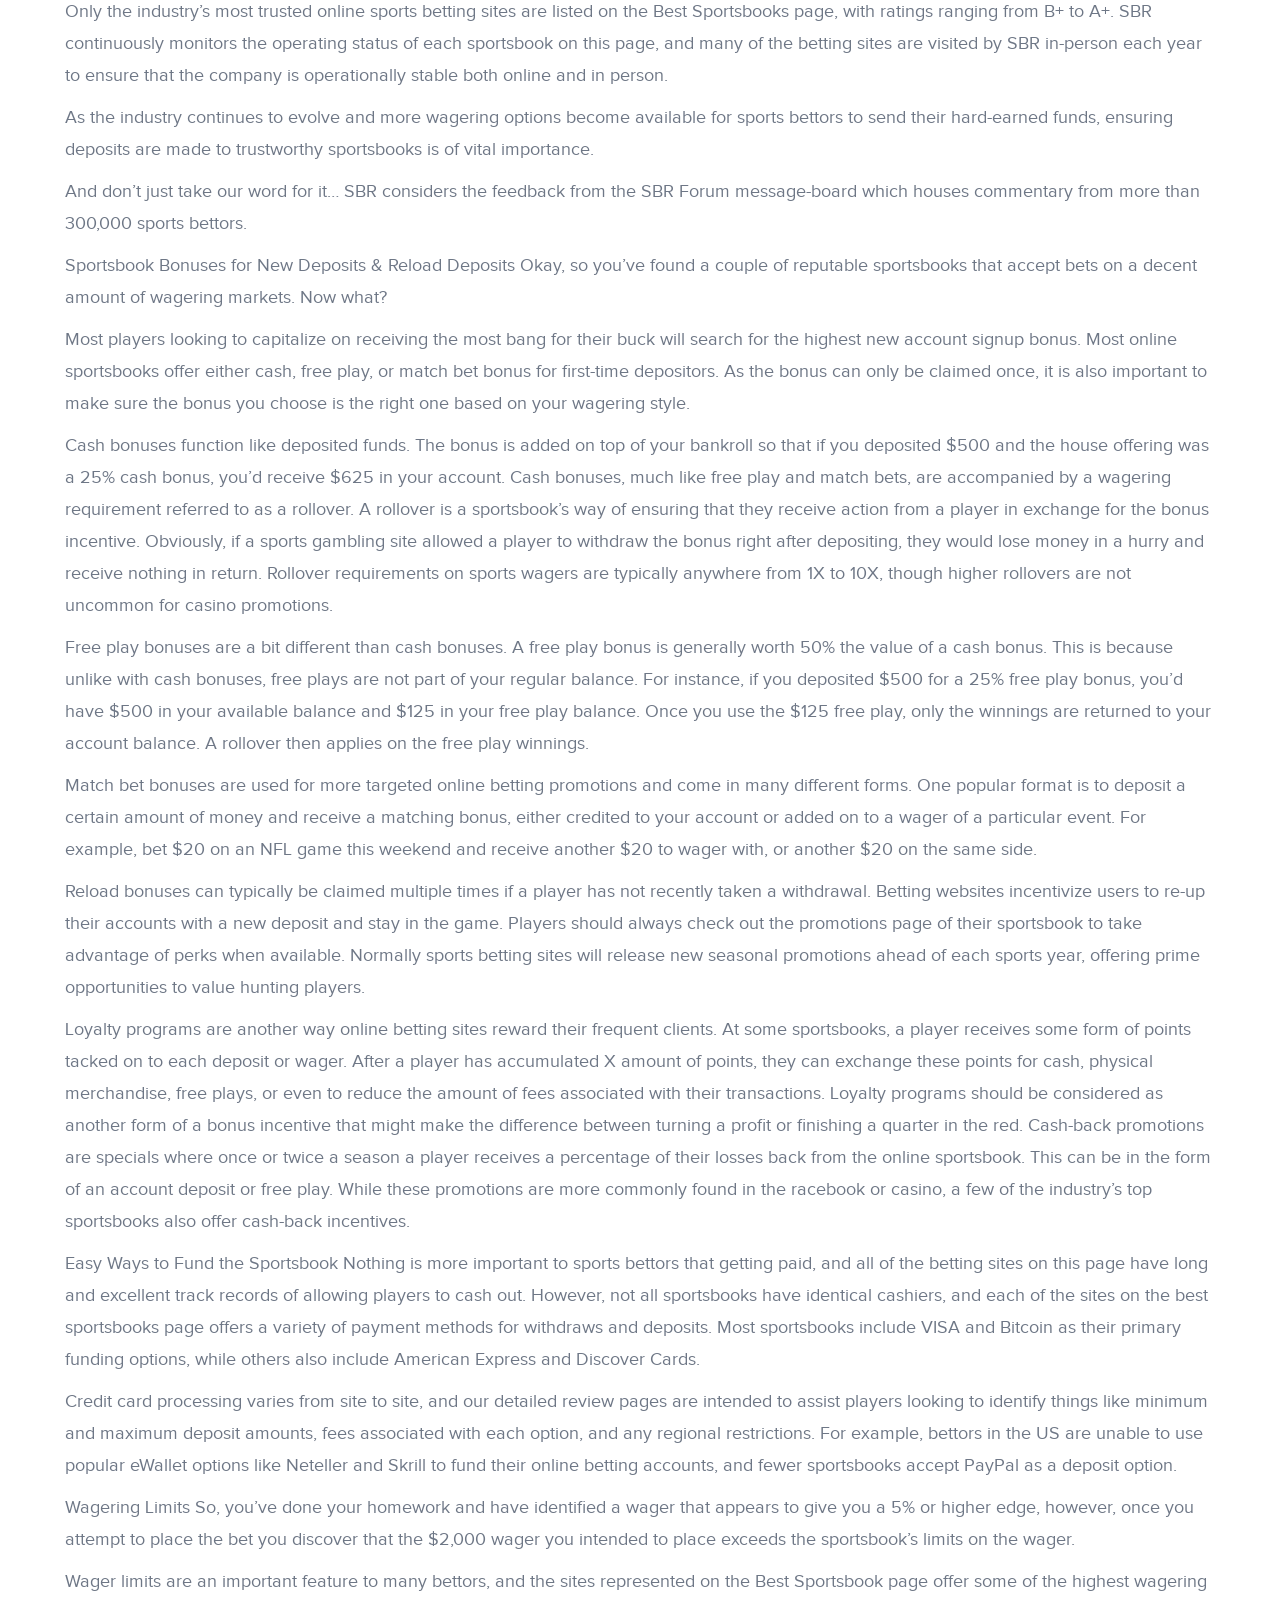
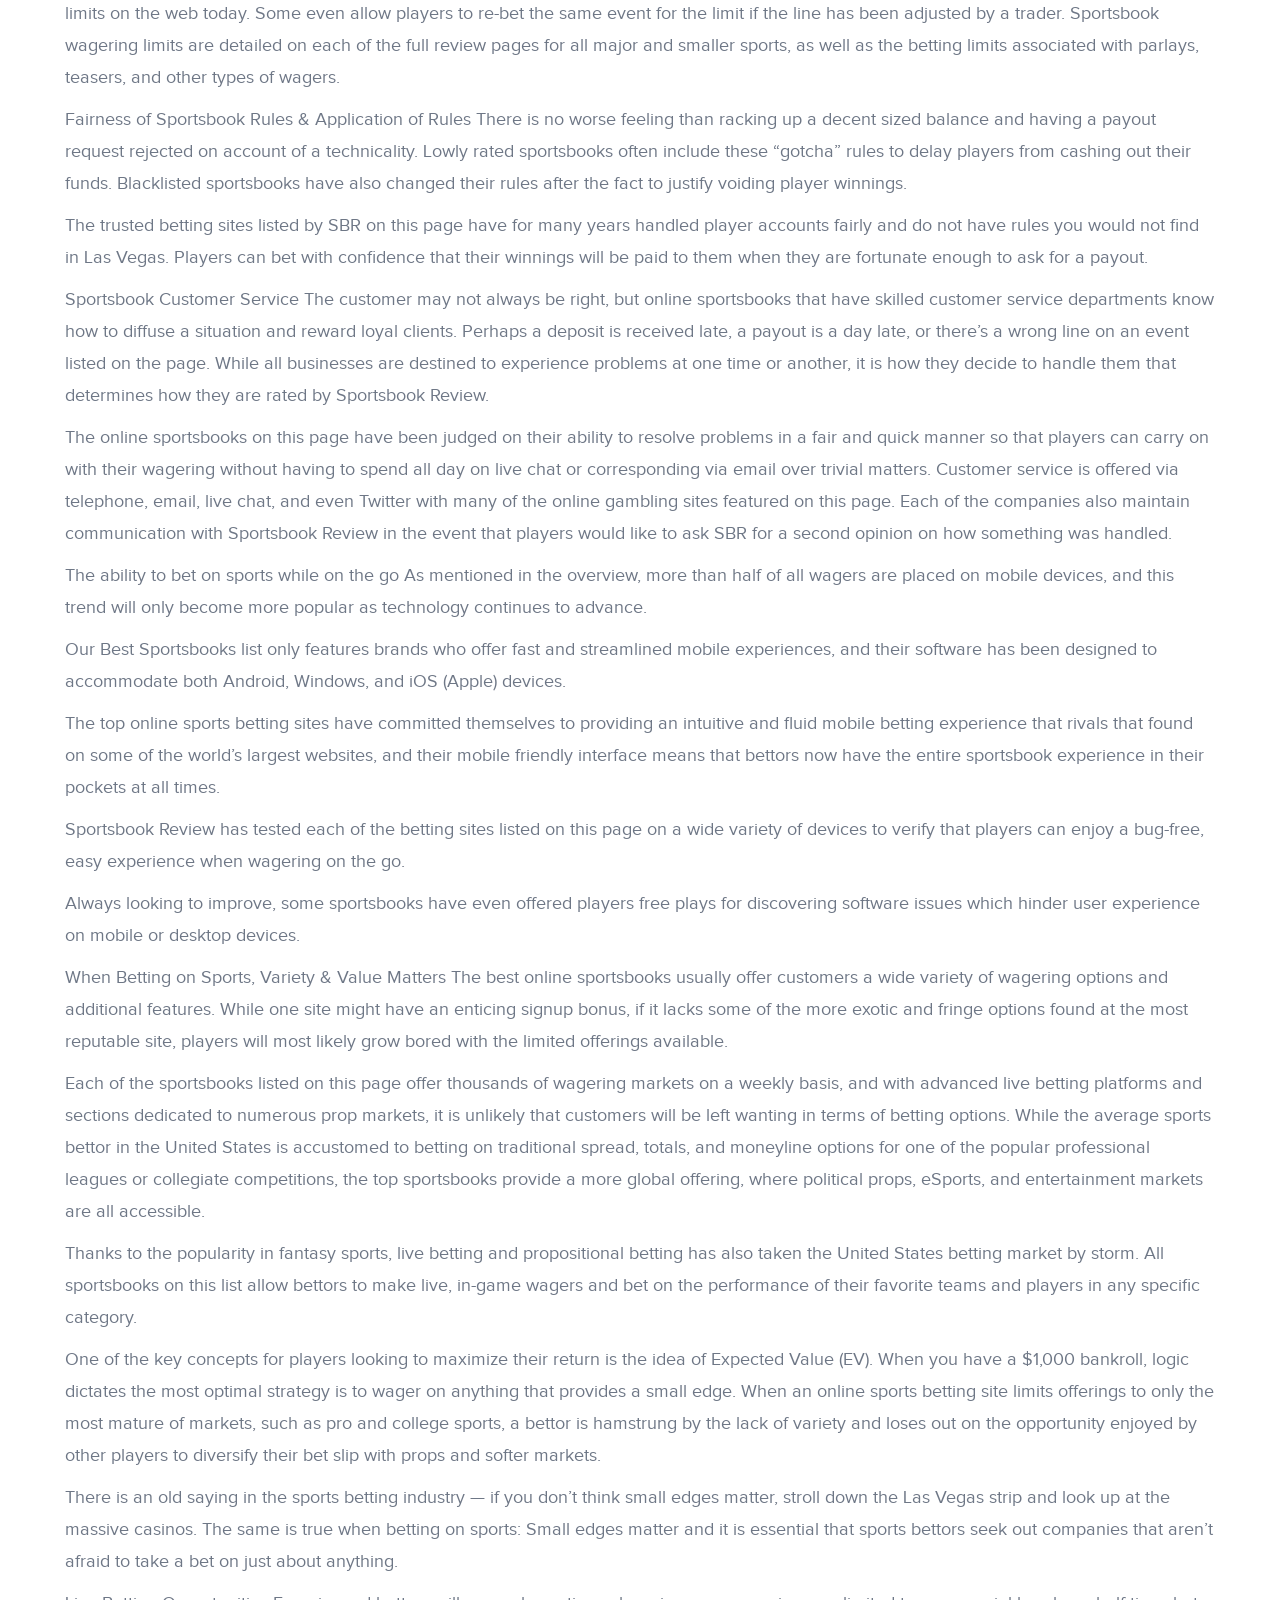
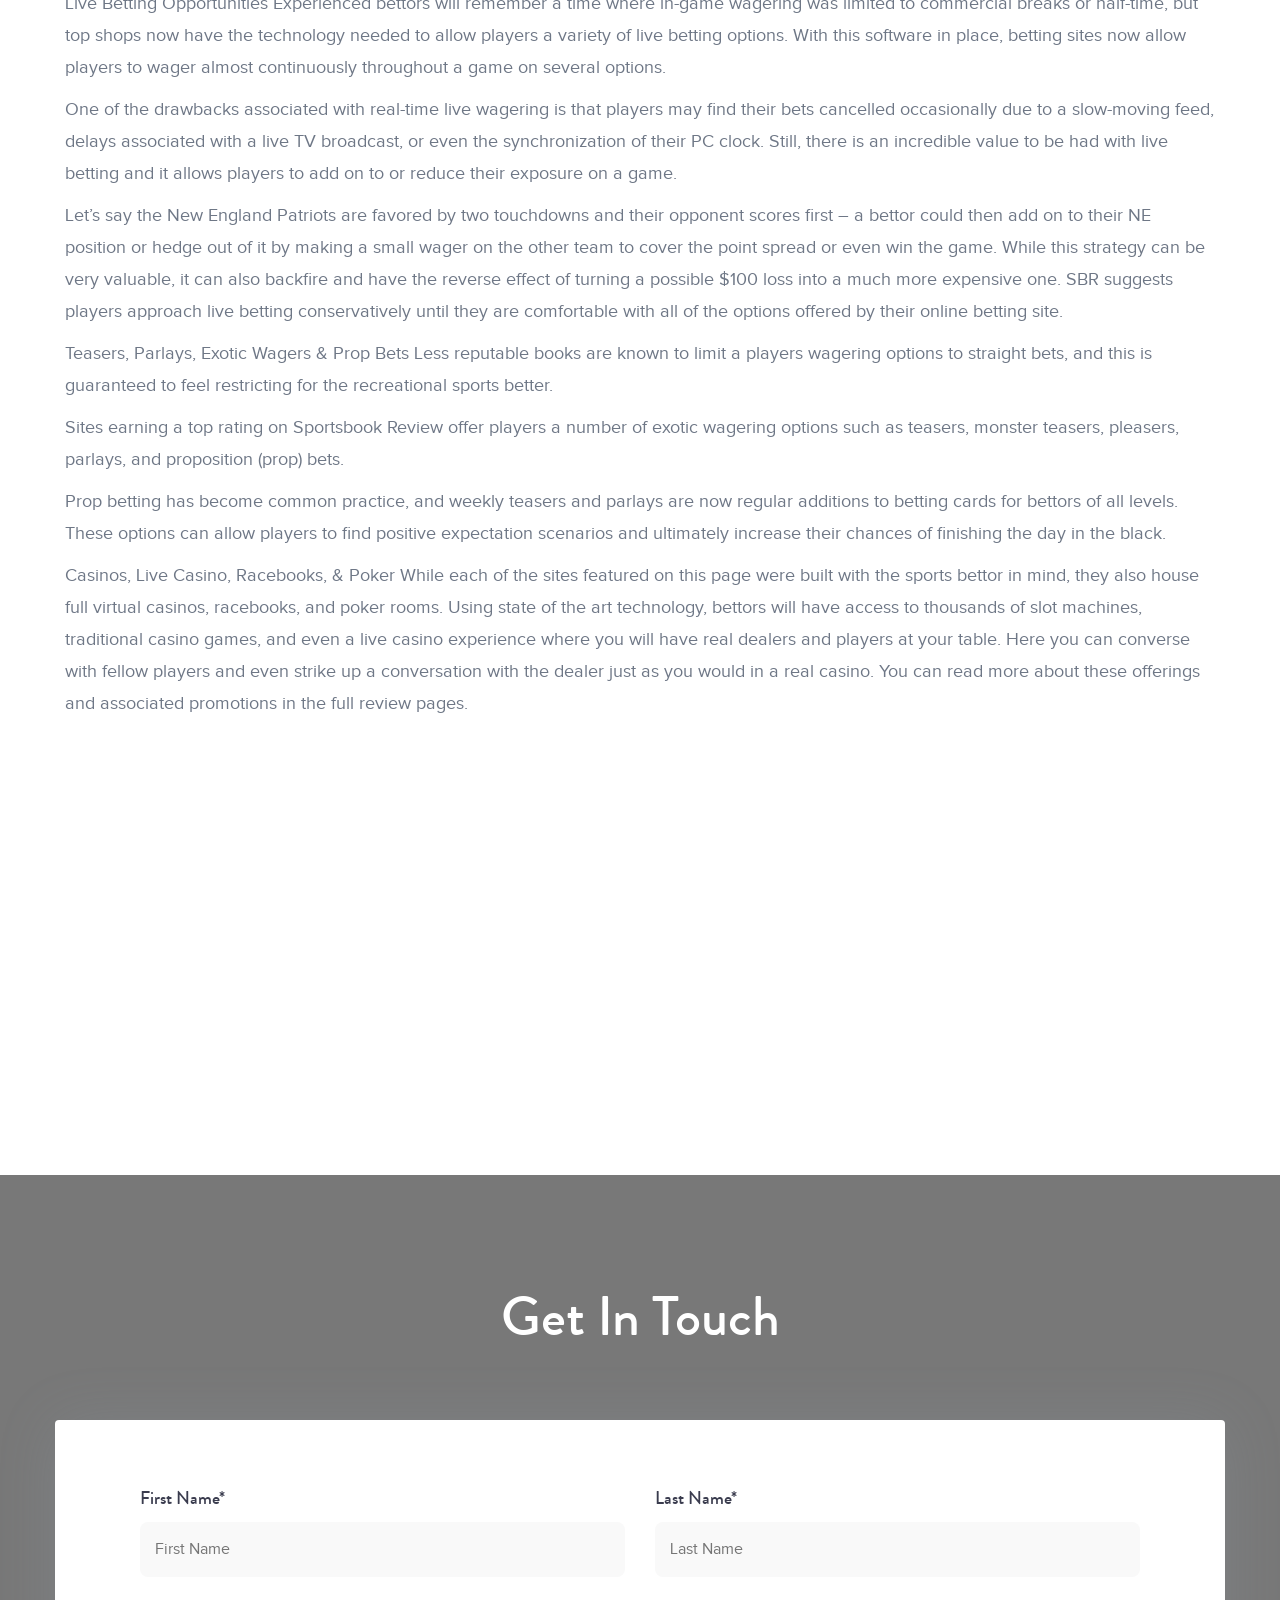
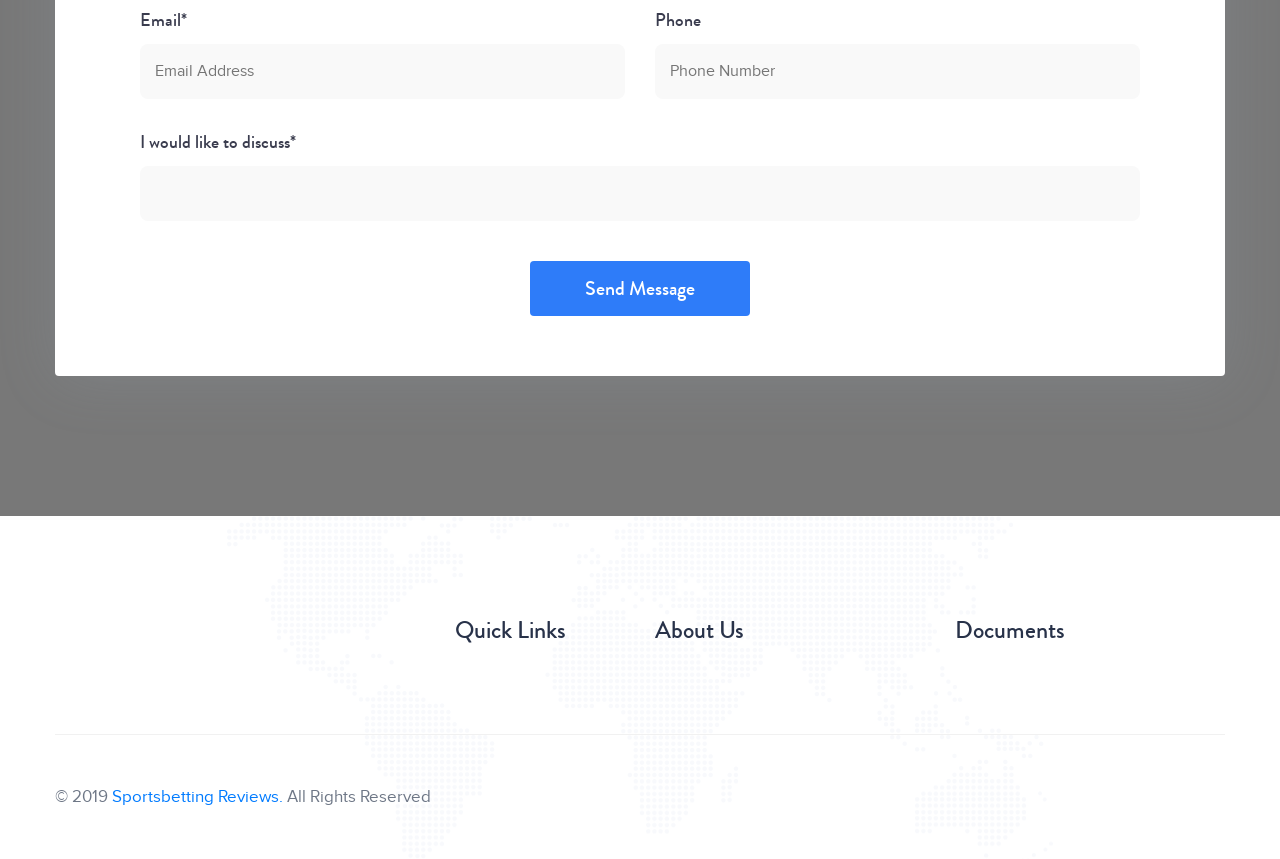
==== commit c0ec62c0: "push" ====
--- a/src/index.html
+++ b/src/index.html
@@ -88,7 +88,7 @@
 					<header class="theme-main-menu">
 						<div class="container">
 							<div class="menu-wrapper clearfix">
-								<div class="logo header"><a href="index.html"><img src="images/logo/zeiger_logo_v2.png" alt="Logo" height="35"></a></div>
+								<!-- <div class="logo header"><a href="index.html"><img src="images/logo/zeiger_logo_v2.png" alt="Logo" height="35"></a></div> -->
 
 								<!-- Navigation -->
 							    <nav class="navbar navbar-expand-lg" id="mega-menu-holder">
@@ -102,7 +102,7 @@
 														<a class="nav-link js-scroll-trigger" href="/#about">About</a>
 													</li>
 
-													<li class="nav-item">
+													<!-- <li class="nav-item">
 														<a class="nav-link js-scroll-trigger" href="/why">SportsBetting Reviews</a>
 													</li>
 													<li class="nav-item">
@@ -110,7 +110,7 @@
 													</li>
 													<li class="nav-item">
 														<a class="nav-link js-scroll-trigger" href="/resources">Resources</a>
-													</li>
+													</li> -->
 
 
 							    		  </ul>
@@ -125,7 +125,7 @@
 
 					<!-- ^^^^^^^^^^^^^^^^^ Theme Banner ^^^^^^^^^^^^^^^ -->
 					<div id="theme-banner" class="theme-banner-one">
-						<img src="images/home/house_transparent.png" alt="" class="house">
+						<!-- <img src="images/home/house_transparent.png" alt="" class="house"> -->
 
 						<!-- <img src="images/home/house.png" alt="" class="illustration"> -->
 						<!-- <img src="images/icon/1.png" alt="" class="icon-shape-one">
@@ -138,17 +138,17 @@
 							<div class="main-text-wrapper">
 								<div class="row">
 									<div class="col-8">
-										<h1 class="title-header"> Real Estate </h1>
-										<h1 class="title-header"> Investment Accessible to All</h1>
+										<h1 class="title-header"> USA Betting Sites</h1>
+										<h1 class="title-header"> Best Sportsbooks for Americans</h1>
 
 									</div>
 								</div>
 								<br>
 								<!-- <p> Scaled, Passive, Insured </p> -->
-								<ul class="button-group clearfix">
+								<!-- <ul class="button-group clearfix">
 									<li><a href="/prospectus.pdf">Prospectus</a></li>
 
-								</ul>
+								</ul> -->
 							</div>
 						</div>
 
@@ -436,33 +436,33 @@
 							<div class="top-footer-data-wrapper">
 								<div class="row">
 									<div class="col-lg-4 col-sm-6 footer-logo">
-										<div class="logo"><a href="index.html"><img src="images/logo/zeiger_logo_v2.png" alt="Logo" height="40"></a></div>
+										<!-- <div class="logo"><a href="index.html"><img src="images/logo/zeiger_logo_v2.png" alt="Logo" height="40"></a></div>
 										<a href="#" class="email">admin@zeigerinc.com</a>
-										<a href="#" class="mobile">401-688-0688</a>
+										<a href="#" class="mobile">401-688-0688</a> -->
 									</div> <!-- /.footer-logo -->
 									<div class="col-lg-2 col-sm-6 footer-list">
 										<h4 class="title">Quick Links</h4>
 										<ul>
 
-											<li><a href="https://angel.co/company/zeiger/jobs/">Careers</a></li>
+											<!-- <li><a href="https://angel.co/company/zeiger/jobs/">Careers</a></li>
 											<li><a href="/announcements">Announcments</a></li>
 											<li><a href="/resources">Resources</a></li>
-											<li><a href="/faqs">FAQs</a></li>
+											<li><a href="/faqs">FAQs</a></li> -->
 
 										</ul>
 									</div> <!-- /.footer-list -->
 									<div class="col-lg-3 col-sm-6 footer-list">
 										<h4 class="title">About Us</h4>
 										<ul>
-											<li><a href="/#team">Team</a></li>
-											<li><a href="/why">Why Zeiger</a></li>
+											<!-- <li><a href="/#team">Team</a></li>
+											<li><a href="/why">Why Zeiger</a></li> -->
 
 										</ul>
 									</div> <!-- /.footer-list -->
 									<div class="col-lg-3 col-sm-6 footer-list">
 										<h4 class="title">Documents</h4>
 										<ul>
-											<li><a href="/prospectus.pdf">Prospectus</a></li>
+											<!-- <li><a href="/prospectus.pdf">Prospectus</a></li> -->
 										</ul>
 									</div> <!-- /.footer-list -->
 								</div> <!-- /.row -->
@@ -471,7 +471,6 @@
 							<div class="bottom-footer clearfix">
 								<p class="copyright">&copy; 2019 <a href="#">Sportsbetting Reviews.</a> All Rights Reserved</p>
 								<ul>
-									<li><a href="https://www.linkedin.com/company/zeiger-inc"><i class="fa fa-linkedin" aria-hidden="true"></i></a></li>
 
 								</ul>
 							</div> <!-- /.bottom-footer -->
